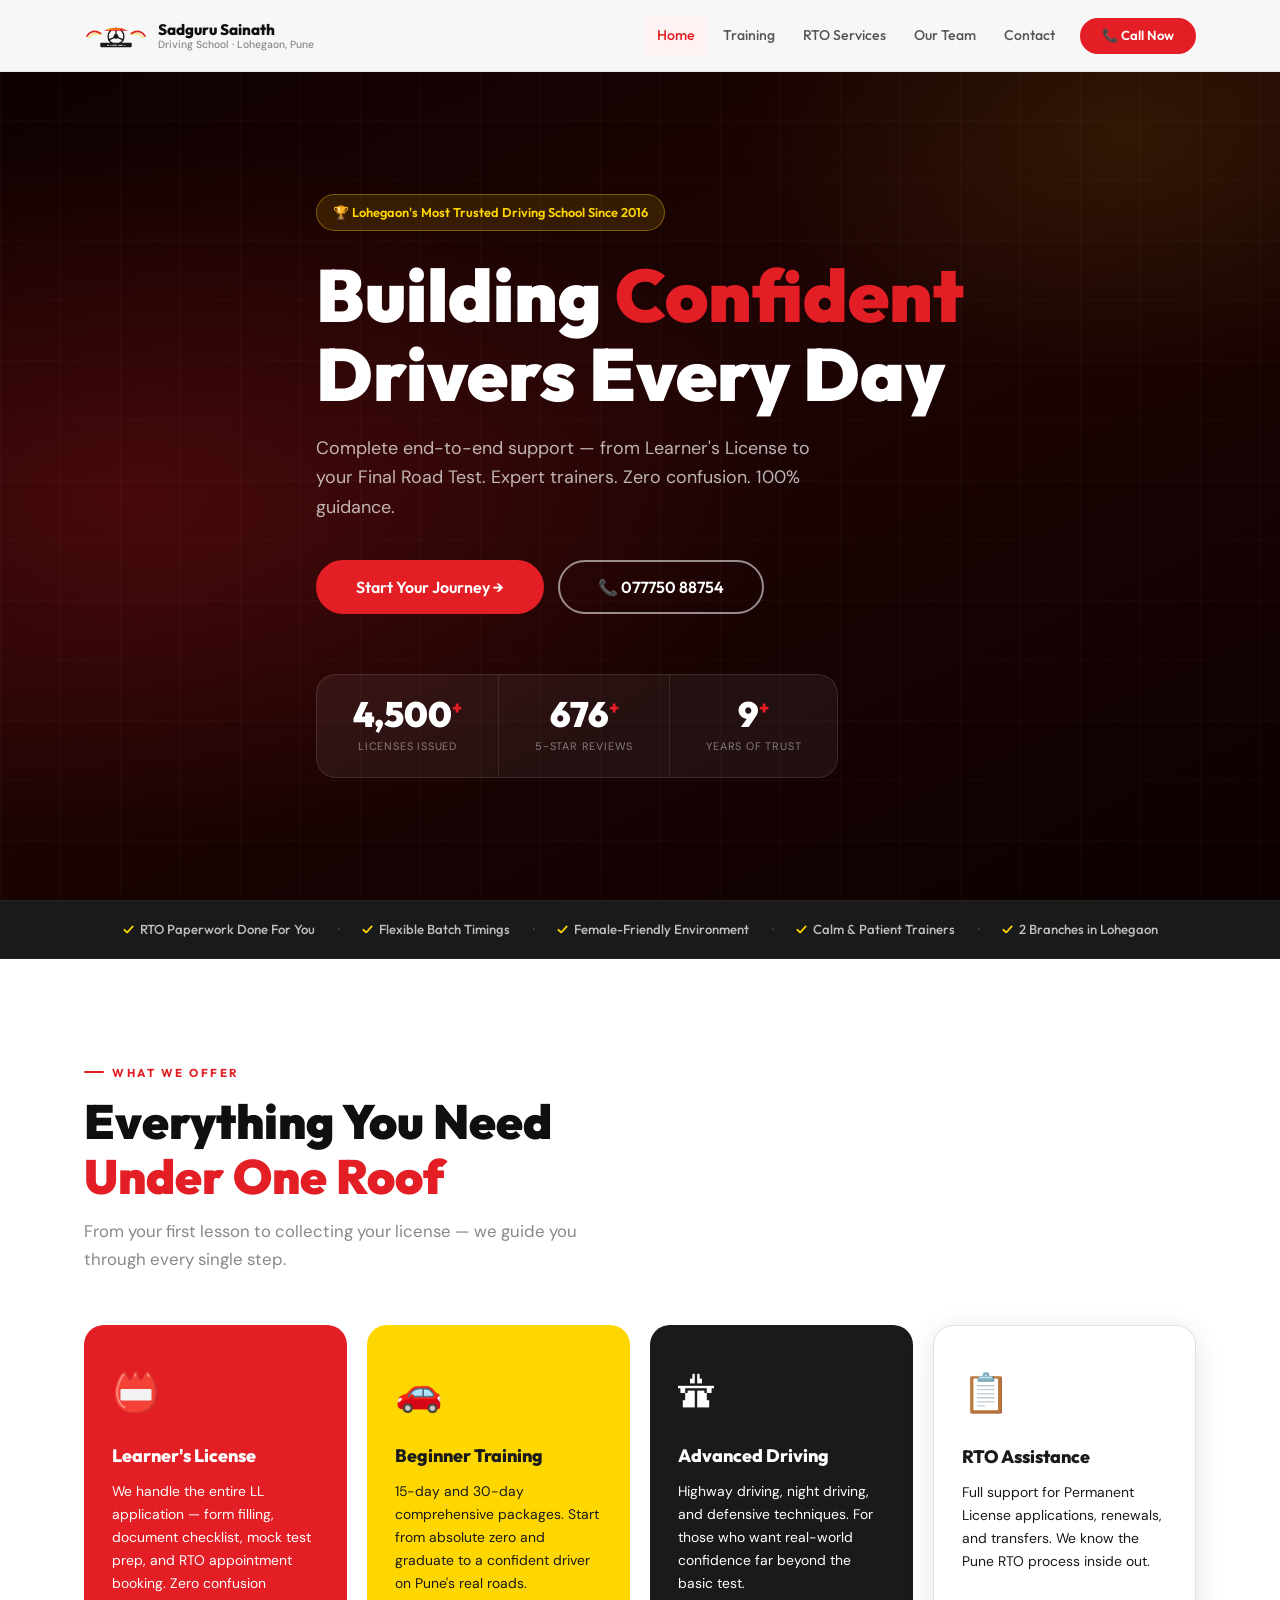
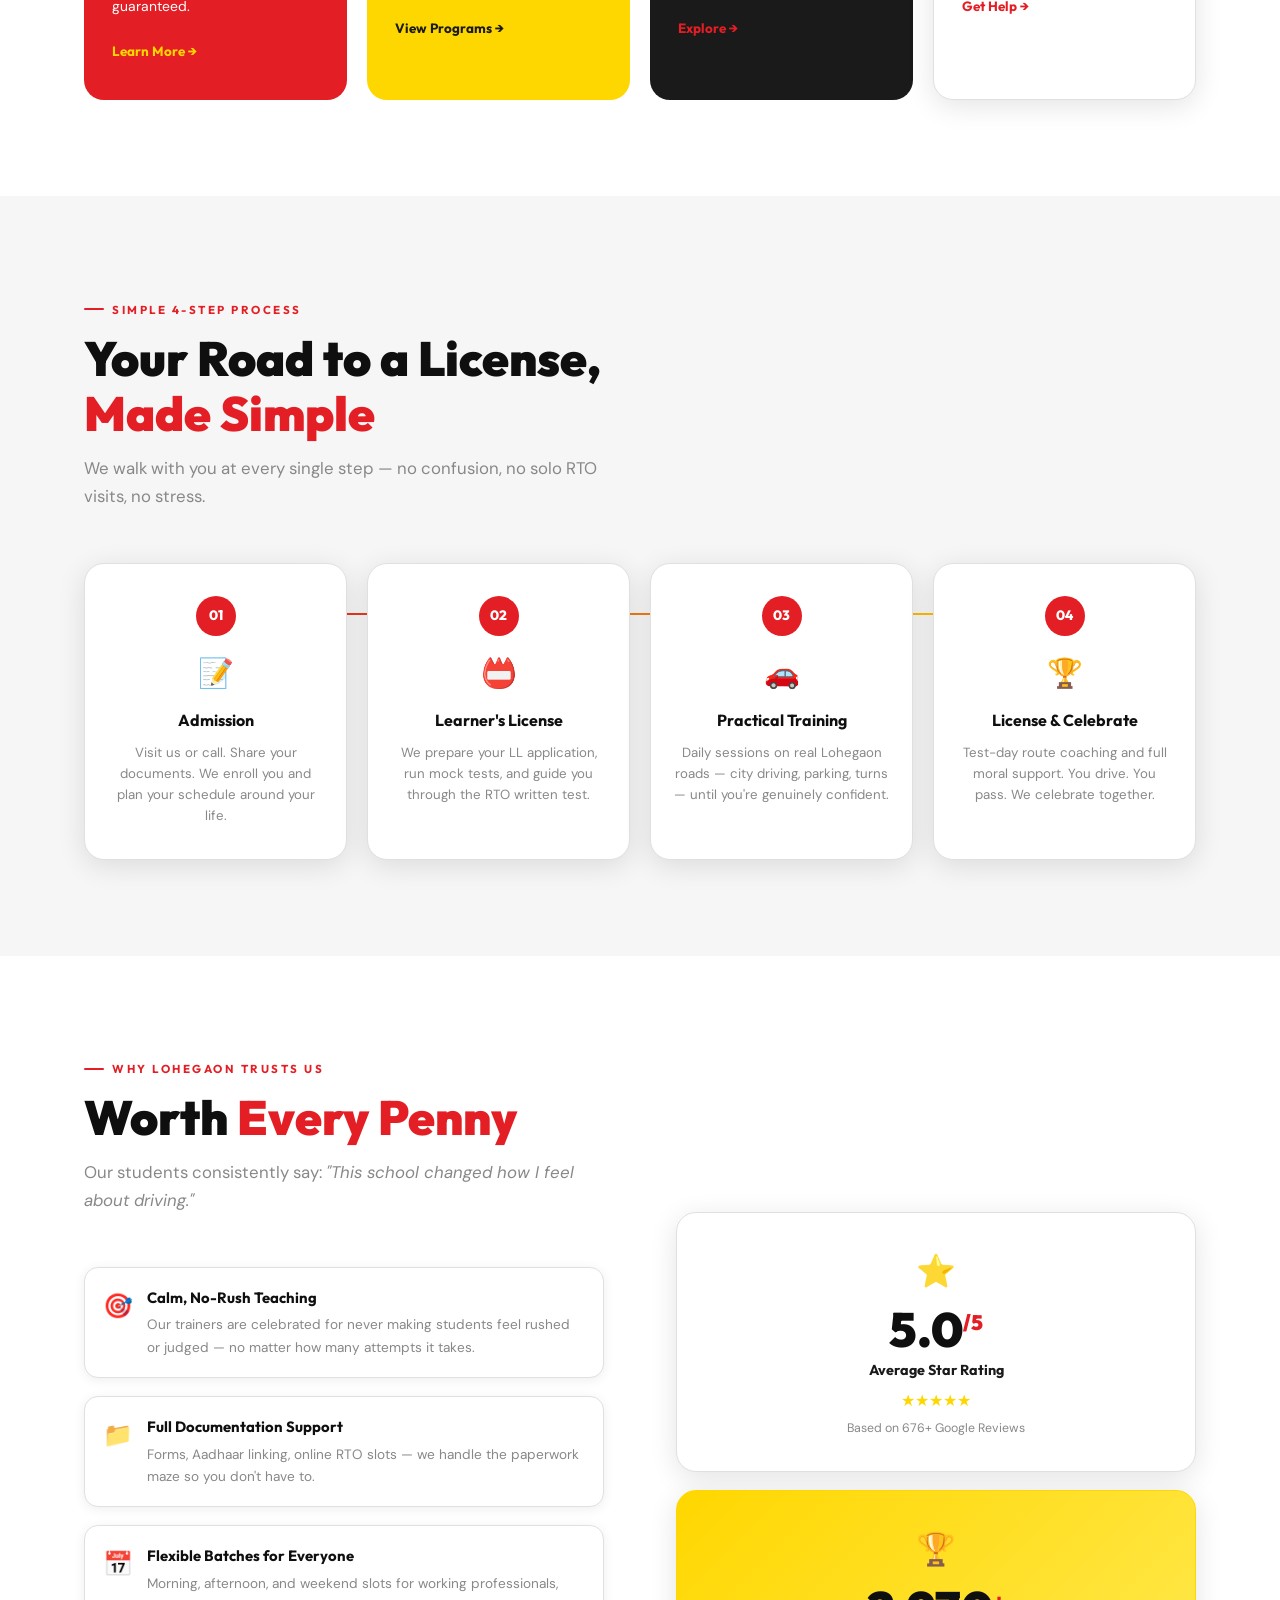
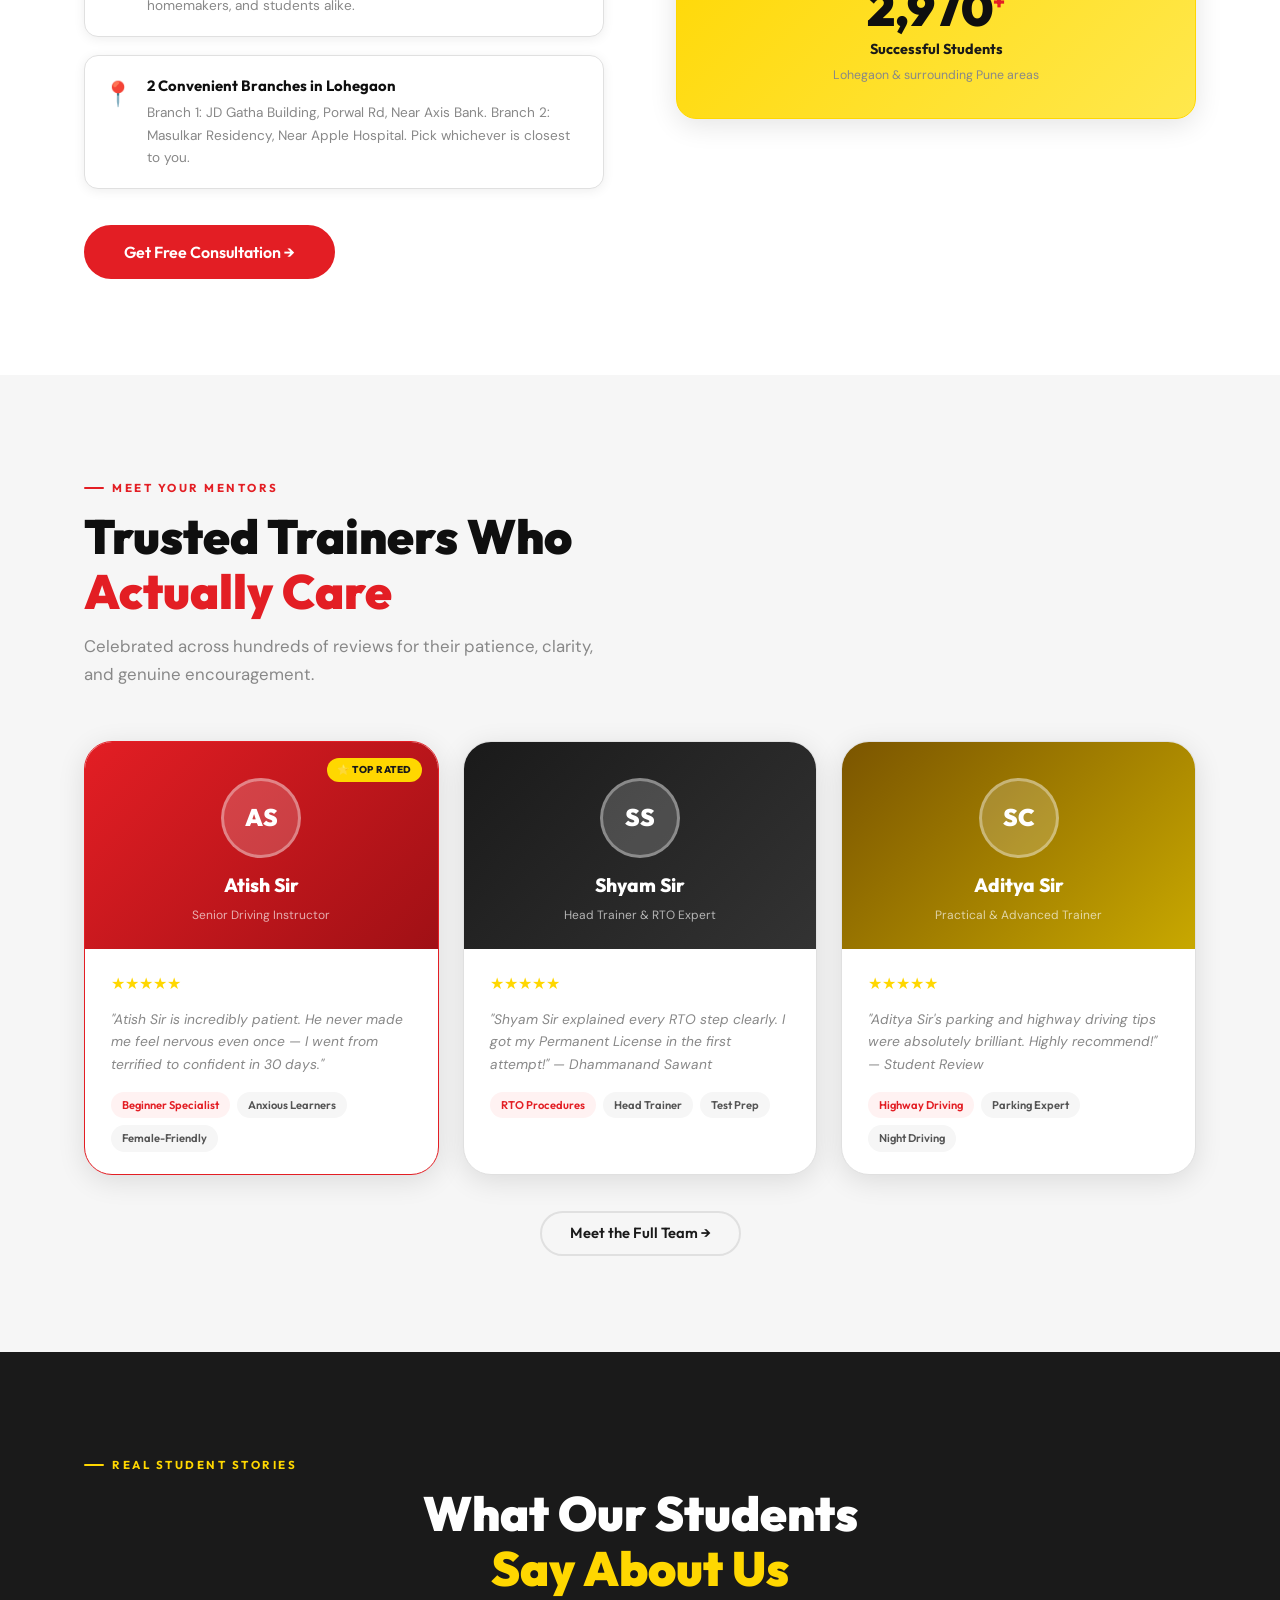
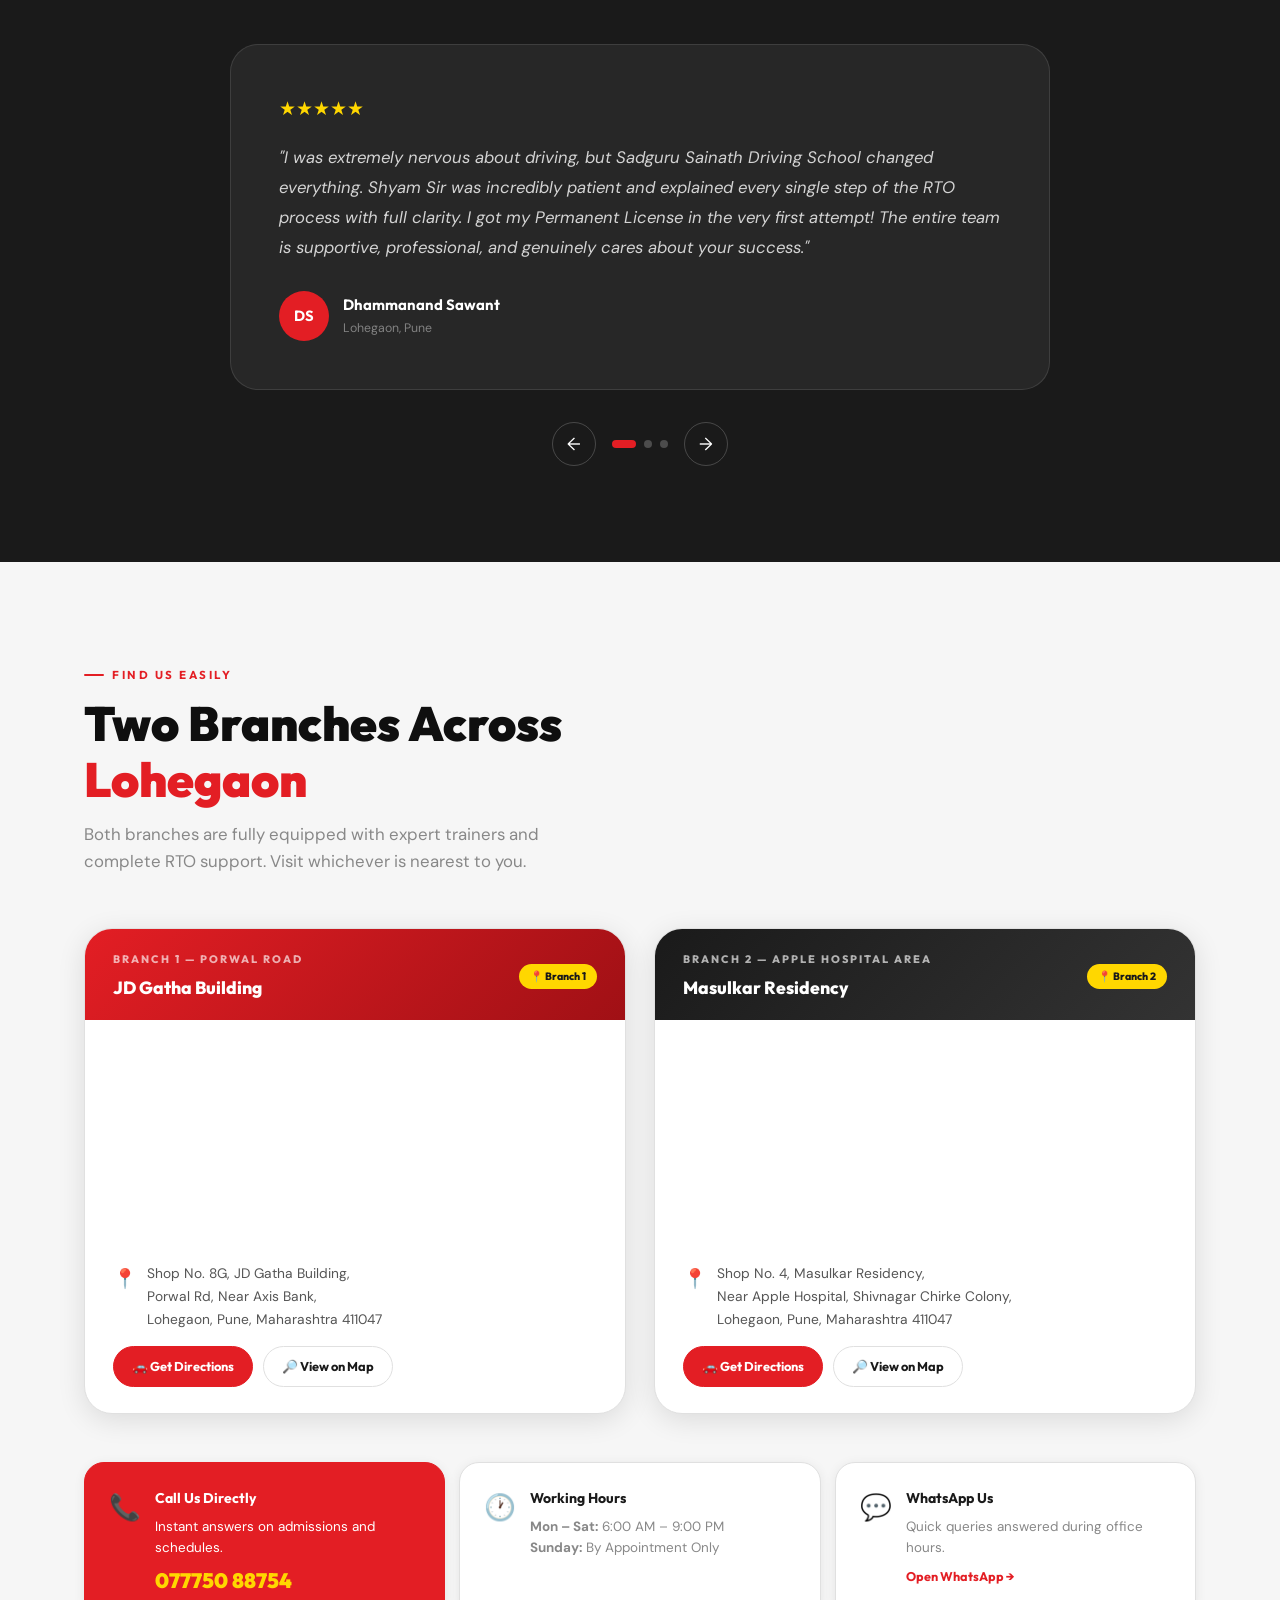
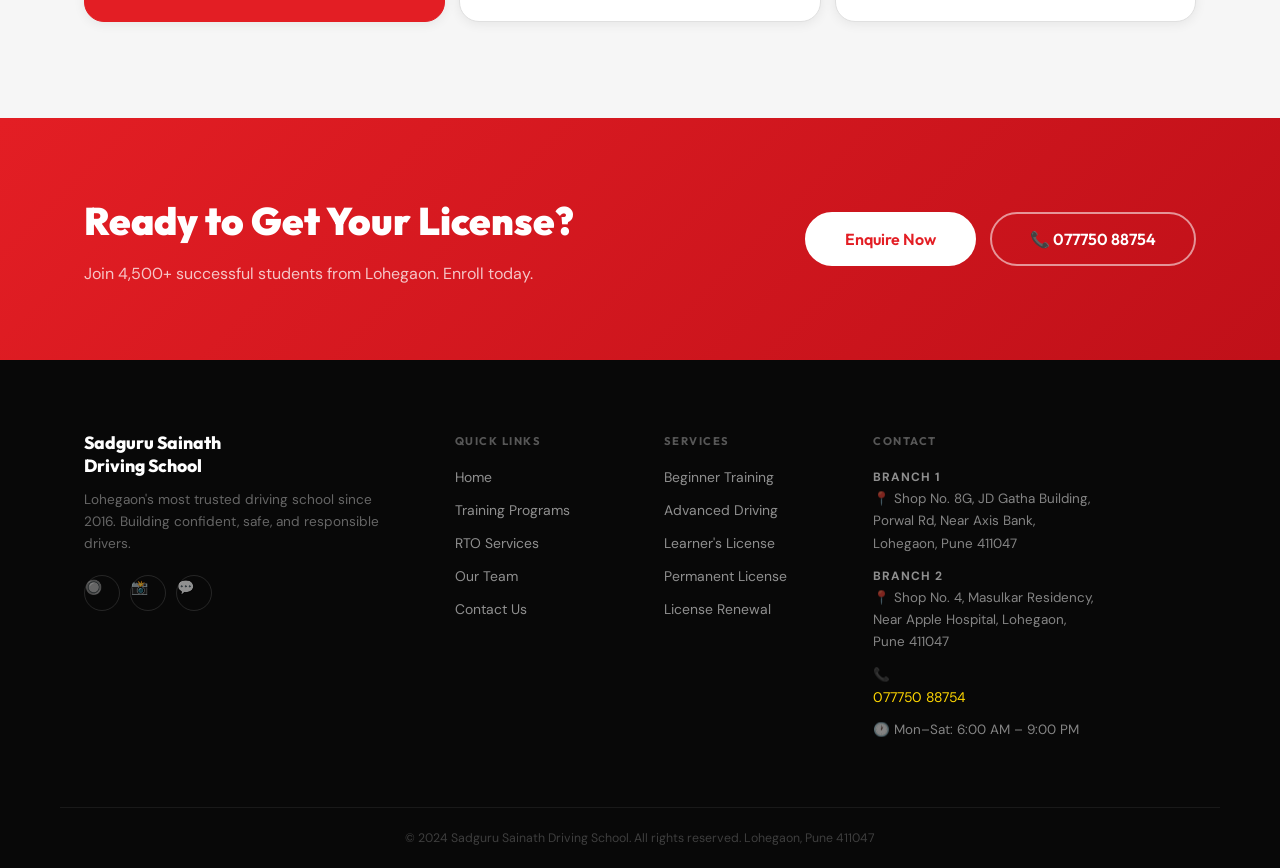
==== index.html @ 52ba03d7 "Add files via upload" ====
<!DOCTYPE html>
<html lang="en">
<head>
  <meta charset="UTF-8" />
  <meta name="viewport" content="width=device-width, initial-scale=1.0" />
  <title>Sadguru Sainath Driving School | Lohegaon Pune | Near Apple Hospital</title>
  <meta name="description" content="Lohegaon's most trusted driving school. Expert trainers, complete RTO support, Learner's License assistance. Near Apple Hospital, Lohegaon Pune 411047. Call 077750 88754." />
  <meta name="keywords" content="driving school Lohegaon, driving school near Apple Hospital, RTO assistance Pune, learner license Lohegaon, Sainath driving school Pune" />
  <link rel="preconnect" href="https://fonts.googleapis.com" />
  <link rel="preconnect" href="https://fonts.gstatic.com" crossorigin />
  <link href="https://fonts.googleapis.com/css2?family=Outfit:wght@400;500;600;700;800;900&family=DM+Sans:wght@400;500;600&display=swap" rel="stylesheet" />
  <link rel="stylesheet" href="style.css" />
</head>
<body>

<!-- ════ HEADER ════ -->
<header class="site-header" id="siteHeader">
  <div class="container header-inner">

    <a href="index.html" class="logo" aria-label="Sadguru Sainath Driving School - Home">
      <svg class="logo-svg" viewBox="0 0 220 90" xmlns="http://www.w3.org/2000/svg" aria-hidden="true">
        <path d="M10,45 Q30,18 57,36" stroke="#E31E24" stroke-width="5.5" fill="none" stroke-linecap="round"/>
        <path d="M16,52 Q34,26 57,41" stroke="#FFD700" stroke-width="3" fill="none" stroke-linecap="round"/>
        <path d="M210,45 Q190,18 163,36" stroke="#E31E24" stroke-width="5.5" fill="none" stroke-linecap="round"/>
        <path d="M204,52 Q186,26 163,41" stroke="#FFD700" stroke-width="3" fill="none" stroke-linecap="round"/>
        <circle cx="110" cy="46" r="27" fill="none" stroke="#1a1a1a" stroke-width="5"/>
        <circle cx="110" cy="46" r="8.5" fill="#1a1a1a"/>
        <line x1="110" y1="19" x2="110" y2="38" stroke="#1a1a1a" stroke-width="4.5" stroke-linecap="round"/>
        <line x1="85"  y1="58" x2="103" y2="50" stroke="#1a1a1a" stroke-width="4.5" stroke-linecap="round"/>
        <line x1="135" y1="58" x2="117" y2="50" stroke="#1a1a1a" stroke-width="4.5" stroke-linecap="round"/>
        <path d="M68,27 Q110,5 152,27" fill="#E31E24"/>
        <text x="110" y="23" text-anchor="middle" font-family="Outfit,sans-serif" font-size="7.5" fill="#FFD700" font-weight="800">LEARN TO FLY...!</text>
        <rect x="56" y="68" width="108" height="15" rx="3" fill="#1a1a1a"/>
        <text x="110" y="79" text-anchor="middle" font-family="Outfit,sans-serif" font-size="5.8" fill="#FFFFFF" font-weight="700" letter-spacing="0.5">NEW SHREE SAINATH</text>
      </svg>
      <div class="logo-text">
        <span class="logo-name">Sadguru Sainath</span>
        <span class="logo-sub">Driving School · Lohegaon, Pune</span>
      </div>
    </a>

    <nav class="main-nav" id="mainNav" aria-label="Main navigation">
      <a href="index.html"    class="nav-link active">Home</a>
      <a href="training.html" class="nav-link">Training</a>
      <a href="rto.html"      class="nav-link">RTO Services</a>
      <a href="team.html"     class="nav-link">Our Team</a>
      <a href="contact.html"  class="nav-link">Contact</a>
      <a href="tel:07775088754" class="btn btn-red btn-sm nav-cta">&#128222; Call Now</a>
    </nav>

    <button class="hamburger" id="hamburgerBtn" aria-label="Toggle navigation menu" aria-expanded="false">
      <span></span><span></span><span></span>
    </button>

  </div>
</header>


<!-- ════ HERO ════ -->
<section class="hero" aria-labelledby="heroTitle">
  <div class="hero-bg"></div>
  <div class="hero-grid"></div>
  <div class="container">
    <div class="hero-content">
      <div class="hero-badge">&#127942; Lohegaon's Most Trusted Driving School Since 2016</div>
      <h1 class="hero-title" id="heroTitle">
        Building <span class="accent">Confident</span><br>Drivers Every Day
      </h1>
      <p class="hero-desc">
        Complete end-to-end support — from Learner's License to your Final Road Test. Expert trainers. Zero confusion. 100% guidance.
      </p>
      <div class="hero-ctas">
        <a href="contact.html"   class="btn btn-red btn-lg">Start Your Journey &#8594;</a>
        <a href="tel:07775088754" class="btn btn-outline-white btn-lg">&#128222; 077750 88754</a>
      </div>
      <div class="hero-stats">
        <div class="stat-block">
          <div class="stat-num"><span data-count="4500">0</span><sup>+</sup></div>
          <div class="stat-lbl">Licenses Issued</div>
        </div>
        <div class="stat-block">
          <div class="stat-num"><span data-count="676">0</span><sup>+</sup></div>
          <div class="stat-lbl">5-Star Reviews</div>
        </div>
        <div class="stat-block">
          <div class="stat-num"><span data-count="9">0</span><sup>+</sup></div>
          <div class="stat-lbl">Years of Trust</div>
        </div>
      </div>
    </div>
  </div>
</section>


<!-- ════ TRUST BAR ════ -->
<div class="trust-bar" role="complementary" aria-label="Trust highlights">
  <div class="container trust-bar-inner">
    <div class="trust-item">RTO Paperwork Done For You</div>
    <div class="trust-sep" aria-hidden="true">&#183;</div>
    <div class="trust-item">Flexible Batch Timings</div>
    <div class="trust-sep" aria-hidden="true">&#183;</div>
    <div class="trust-item">Female-Friendly Environment</div>
    <div class="trust-sep" aria-hidden="true">&#183;</div>
    <div class="trust-item">Calm &amp; Patient Trainers</div>
    <div class="trust-sep" aria-hidden="true">&#183;</div>
    <div class="trust-item">2 Branches in Lohegaon</div>
  </div>
</div>


<!-- ════ SERVICES ════ -->
<section class="section" id="services">
  <div class="container">
    <div class="section-label">What We Offer</div>
    <h2 class="section-heading">Everything You Need<br><em>Under One Roof</em></h2>
    <p class="section-sub">From your first lesson to collecting your license — we guide you through every single step.</p>
    <div class="services-grid">
      <div class="service-card card-red reveal">
        <div class="card-icon">&#128219;</div>
        <h3>Learner's License</h3>
        <p>We handle the entire LL application — form filling, document checklist, mock test prep, and RTO appointment booking. Zero confusion guaranteed.</p>
        <a href="rto.html" class="card-link">Learn More &#8594;</a>
      </div>
      <div class="service-card card-gold reveal">
        <div class="card-icon">&#128663;</div>
        <h3>Beginner Training</h3>
        <p>15-day and 30-day comprehensive packages. Start from absolute zero and graduate to a confident driver on Pune's real roads.</p>
        <a href="training.html" class="card-link">View Programs &#8594;</a>
      </div>
      <div class="service-card card-dark reveal">
        <div class="card-icon">&#128739;</div>
        <h3>Advanced Driving</h3>
        <p>Highway driving, night driving, and defensive techniques. For those who want real-world confidence far beyond the basic test.</p>
        <a href="training.html" class="card-link">Explore &#8594;</a>
      </div>
      <div class="service-card card-white reveal">
        <div class="card-icon">&#128203;</div>
        <h3>RTO Assistance</h3>
        <p>Full support for Permanent License applications, renewals, and transfers. We know the Pune RTO process inside out.</p>
        <a href="rto.html" class="card-link">Get Help &#8594;</a>
      </div>
    </div>
  </div>
</section>


<!-- ════ PROCESS STEPS ════ -->
<section class="section section--gray">
  <div class="container">
    <div class="section-label">Simple 4-Step Process</div>
    <h2 class="section-heading">Your Road to a License,<br><em>Made Simple</em></h2>
    <p class="section-sub">We walk with you at every single step — no confusion, no solo RTO visits, no stress.</p>
    <div class="process-grid">
      <div class="process-step reveal">
        <div class="step-number">01</div>
        <div class="step-icon">&#128221;</div>
        <h3>Admission</h3>
        <p>Visit us or call. Share your documents. We enroll you and plan your schedule around your life.</p>
      </div>
      <div class="process-step reveal">
        <div class="step-number">02</div>
        <div class="step-icon">&#128219;</div>
        <h3>Learner's License</h3>
        <p>We prepare your LL application, run mock tests, and guide you through the RTO written test.</p>
      </div>
      <div class="process-step reveal">
        <div class="step-number">03</div>
        <div class="step-icon">&#128663;</div>
        <h3>Practical Training</h3>
        <p>Daily sessions on real Lohegaon roads — city driving, parking, turns — until you're genuinely confident.</p>
      </div>
      <div class="process-step reveal">
        <div class="step-number">04</div>
        <div class="step-icon">&#127942;</div>
        <h3>License &amp; Celebrate</h3>
        <p>Test-day route coaching and full moral support. You drive. You pass. We celebrate together.</p>
      </div>
    </div>
  </div>
</section>


<!-- ════ WHY US ════ -->
<section class="section">
  <div class="container why-grid">
    <div>
      <div class="section-label">Why Lohegaon Trusts Us</div>
      <h2 class="section-heading">Worth <em>Every Penny</em></h2>
      <p class="section-sub">Our students consistently say: <em>"This school changed how I feel about driving."</em></p>
      <div class="why-points">
        <div class="why-point reveal">
          <div class="why-point-icon">&#127919;</div>
          <div>
            <strong>Calm, No-Rush Teaching</strong>
            <p>Our trainers are celebrated for never making students feel rushed or judged — no matter how many attempts it takes.</p>
          </div>
        </div>
        <div class="why-point reveal">
          <div class="why-point-icon">&#128193;</div>
          <div>
            <strong>Full Documentation Support</strong>
            <p>Forms, Aadhaar linking, online RTO slots — we handle the paperwork maze so you don't have to.</p>
          </div>
        </div>
        <div class="why-point reveal">
          <div class="why-point-icon">&#128197;</div>
          <div>
            <strong>Flexible Batches for Everyone</strong>
            <p>Morning, afternoon, and weekend slots for working professionals, homemakers, and students alike.</p>
          </div>
        </div>
        <div class="why-point reveal">
          <div class="why-point-icon">&#128205;</div>
          <div>
            <strong>2 Convenient Branches in Lohegaon</strong>
            <p>Branch 1: JD Gatha Building, Porwal Rd, Near Axis Bank. Branch 2: Masulkar Residency, Near Apple Hospital. Pick whichever is closest to you.</p>
          </div>
        </div>
      </div>
      <a href="contact.html" class="btn btn-red btn-lg">Get Free Consultation &#8594;</a>
    </div>
    <div class="badge-stack">
      <div class="badge-card reveal">
        <div class="badge-icon">&#11088;</div>
        <div class="badge-num">5.0<sup>/5</sup></div>
        <div class="badge-label">Average Star Rating</div>
        <div class="badge-stars">&#9733;&#9733;&#9733;&#9733;&#9733;</div>
        <div class="badge-sub">Based on 676+ Google Reviews</div>
      </div>
      <div class="badge-card gold-card reveal">
        <div class="badge-icon">&#127942;</div>
        <div class="badge-num"><span data-count="4500">0</span><sup>+</sup></div>
        <div class="badge-label">Successful Students</div>
        <div class="badge-sub">Lohegaon &amp; surrounding Pune areas</div>
      </div>
    </div>
  </div>
</section>


<!-- ════ TRAINERS ════ -->
<section class="section section--gray">
  <div class="container">
    <div class="section-label">Meet Your Mentors</div>
    <h2 class="section-heading">Trusted Trainers Who<br><em>Actually Care</em></h2>
    <p class="section-sub">Celebrated across hundreds of reviews for their patience, clarity, and genuine encouragement.</p>
    <div class="trainers-grid">

      <div class="trainer-card featured reveal">
        <div class="trainer-ribbon">&#11088; Top Rated</div>
        <div class="trainer-top trainer-top-a">
          <div class="trainer-avatar">AS</div>
          <div class="trainer-name">Atish Sir</div>
          <div class="trainer-role">Senior Driving Instructor</div>
        </div>
        <div class="trainer-body">
          <div class="trainer-stars">&#9733;&#9733;&#9733;&#9733;&#9733;</div>
          <p class="trainer-quote">"Atish Sir is incredibly patient. He never made me feel nervous even once — I went from terrified to confident in 30 days."</p>
          <div class="trainer-tags">
            <span class="tag tag-red">Beginner Specialist</span>
            <span class="tag">Anxious Learners</span>
            <span class="tag">Female-Friendly</span>
          </div>
        </div>
      </div>

      <div class="trainer-card reveal">
        <div class="trainer-top trainer-top-b">
          <div class="trainer-avatar">SS</div>
          <div class="trainer-name">Shyam Sir</div>
          <div class="trainer-role">Head Trainer &amp; RTO Expert</div>
        </div>
        <div class="trainer-body">
          <div class="trainer-stars">&#9733;&#9733;&#9733;&#9733;&#9733;</div>
          <p class="trainer-quote">"Shyam Sir explained every RTO step clearly. I got my Permanent License in the first attempt!" — Dhammanand Sawant</p>
          <div class="trainer-tags">
            <span class="tag tag-red">RTO Procedures</span>
            <span class="tag">Head Trainer</span>
            <span class="tag">Test Prep</span>
          </div>
        </div>
      </div>

      <div class="trainer-card reveal">
        <div class="trainer-top trainer-top-c">
          <div class="trainer-avatar">SC</div>
          <div class="trainer-name">Aditya Sir</div>
          <div class="trainer-role">Practical &amp; Advanced Trainer</div>
        </div>
        <div class="trainer-body">
          <div class="trainer-stars">&#9733;&#9733;&#9733;&#9733;&#9733;</div>
          <p class="trainer-quote">"Aditya Sir's parking and highway driving tips were absolutely brilliant. Highly recommend!" — Student Review</p>
          <div class="trainer-tags">
            <span class="tag tag-red">Highway Driving</span>
            <span class="tag">Parking Expert</span>
            <span class="tag">Night Driving</span>
          </div>
        </div>
      </div>

    </div>
    <div style="text-align:center;margin-top:36px;">
      <a href="team.html" class="btn btn-outline-dark btn-md">Meet the Full Team &#8594;</a>
    </div>
  </div>
</section>


<!-- ════ TESTIMONIALS ════ -->
<section class="section section--dark" aria-label="Student testimonials">
  <div class="container">
    <div class="section-label">Real Student Stories</div>
    <h2 class="section-heading" style="text-align:center;margin-bottom:48px;">What Our Students<br><em>Say About Us</em></h2>
    <div class="testimonial-slider">
      <div class="testimonial-slide active">
        <div class="testimonial-card">
          <div class="t-stars">&#9733;&#9733;&#9733;&#9733;&#9733;</div>
          <p class="t-text">"I was extremely nervous about driving, but Sadguru Sainath Driving School changed everything. Shyam Sir was incredibly patient and explained every single step of the RTO process with full clarity. I got my Permanent License in the very first attempt! The entire team is supportive, professional, and genuinely cares about your success."</p>
          <div class="t-author">
            <div class="t-avatar">DS</div>
            <div>
              <div class="t-name">Dhammanand Sawant</div>
              <div class="t-loc">Lohegaon, Pune</div>
            </div>
          </div>
        </div>
      </div>
      <div class="testimonial-slide">
        <div class="testimonial-card">
          <div class="t-stars">&#9733;&#9733;&#9733;&#9733;&#9733;</div>
          <p class="t-text">"As a woman learning to drive for the first time, I was very scared. But this school made me feel completely safe and confident. Atish Sir was always calm and never rushed me. The school is very well-organised, the timing is flexible, and the RTO paperwork support saved me so much stress."</p>
          <div class="t-author">
            <div class="t-avatar">MW</div>
            <div>
              <div class="t-name">Manjushree Waghmare</div>
              <div class="t-loc">Lohegaon, Pune</div>
            </div>
          </div>
        </div>
      </div>
      <div class="testimonial-slide">
        <div class="testimonial-card">
          <div class="t-stars">&#9733;&#9733;&#9733;&#9733;&#9733;</div>
          <p class="t-text">"Best driving school in Lohegaon, hands down. Aditya Sir taught me parking and highway driving with brilliant clarity. I went from zero experience to confidently driving on the Pune-Nagar highway within 30 days. The complete RTO support is a massive bonus — no other school comes close."</p>
          <div class="t-author">
            <div class="t-avatar">RP</div>
            <div>
              <div class="t-name">Rahul Patil</div>
              <div class="t-loc">Near Apple Hospital Area</div>
            </div>
          </div>
        </div>
      </div>
    </div>
    <div class="slider-controls">
      <button class="slider-btn" id="prevSlide" aria-label="Previous testimonial">&#8592;</button>
      <div class="slider-dots" id="sliderDots"></div>
      <button class="slider-btn" id="nextSlide" aria-label="Next testimonial">&#8594;</button>
    </div>
  </div>
</section>


<!-- ════ LOCATION — TWO BRANCHES ════ -->
<section class="section section--gray">
  <div class="container">
    <div class="section-label">Find Us Easily</div>
    <h2 class="section-heading">Two Branches Across<br><em>Lohegaon</em></h2>
    <p class="section-sub">Both branches are fully equipped with expert trainers and complete RTO support. Visit whichever is nearest to you.</p>

    <div class="branches-grid">

      <!-- BRANCH 1 -->
      <div class="branch-card reveal">
        <div class="branch-header branch-header-a">
          <div>
            <div class="branch-label">Branch 1 &mdash; Porwal Road</div>
            <div class="branch-name">JD Gatha Building</div>
          </div>
          <span class="branch-badge">&#128205; Branch 1</span>
        </div>
        <iframe
          class="branch-map"
          src="https://www.google.com/maps/embed?pb=!1m18!1m12!1m3!1d3781.0!2d73.9282!3d18.5915!2m3!1f0!2f0!3f0!3m2!1i1024!2i768!4f13.1!3m3!1m2!1s0x0%3A0x0!2zMTjCsDM1JzI5LjQiTiA3M8KwNTUnNDEuNSJF!5e0!3m2!1sen!2sin!4v1700000000001!5m2!1sen!2sin"
          allowfullscreen=""
          loading="lazy"
          referrerpolicy="no-referrer-when-downgrade"
          title="Sadguru Sainath Driving School Branch 1 - JD Gatha Building, Porwal Road">
        </iframe>
        <div class="branch-body">
          <div class="branch-address">
            <div class="branch-address-icon">&#128205;</div>
            <p>Shop No. 8G, JD Gatha Building,<br>Porwal Rd, Near Axis Bank,<br>Lohegaon, Pune, Maharashtra 411047</p>
          </div>
          <div class="branch-btns">
            <a href="https://www.google.com/maps/dir/?api=1&destination=Shop+8G+JD+Gatha+Building+Porwal+Road+Lohegaon+Pune+411047"
               target="_blank" rel="noopener noreferrer" class="branch-btn primary">
              &#128663; Get Directions
            </a>
            <a href="https://maps.google.com/?q=Shop+8G+JD+Gatha+Building+Porwal+Road+near+Axis+Bank+Lohegaon+Pune+411047"
               target="_blank" rel="noopener noreferrer" class="branch-btn">
              &#128270; View on Map
            </a>
          </div>
        </div>
      </div>

      <!-- BRANCH 2 -->
      <div class="branch-card reveal">
        <div class="branch-header branch-header-b">
          <div>
            <div class="branch-label">Branch 2 &mdash; Apple Hospital Area</div>
            <div class="branch-name">Masulkar Residency</div>
          </div>
          <span class="branch-badge">&#128205; Branch 2</span>
        </div>
        <iframe
          class="branch-map"
          src="https://www.google.com/maps/embed?pb=!1m18!1m12!1m3!1d3781.134520967887!2d73.93040557503315!3d18.591086982523073!2m3!1f0!2f0!3f0!3m2!1i1024!2i768!4f13.1!3m3!1m2!1s0x3bc2c1498a329619%3A0x4fcbe02a7eb13c21!2sNew%20Shree%20Sainath%20Driving%20School!5e0!3m2!1sen!2sin!4v1700000000002!5m2!1sen!2sin"
          allowfullscreen=""
          loading="lazy"
          referrerpolicy="no-referrer-when-downgrade"
          title="Sadguru Sainath Driving School Branch 2 - Masulkar Residency, near Apple Hospital">
        </iframe>
        <div class="branch-body">
          <div class="branch-address">
            <div class="branch-address-icon">&#128205;</div>
            <p>Shop No. 4, Masulkar Residency,<br>Near Apple Hospital, Shivnagar Chirke Colony,<br>Lohegaon, Pune, Maharashtra 411047</p>
          </div>
          <div class="branch-btns">
            <a href="https://www.google.com/maps/dir/?api=1&destination=Shop+4+Masulkar+Residency+near+Apple+Hospital+Shivnagar+Chirke+Colony+Lohegaon+Pune+411047"
               target="_blank" rel="noopener noreferrer" class="branch-btn primary">
              &#128663; Get Directions
            </a>
            <a href="https://maps.google.com/?q=Masulkar+Residency+near+Apple+Hospital+Shivnagar+Chirke+Colony+Lohegaon+Pune+411047"
               target="_blank" rel="noopener noreferrer" class="branch-btn">
              &#128270; View on Map
            </a>
          </div>
        </div>
      </div>

    </div><!-- end branches-grid -->

    <!-- QUICK INFO STRIP -->
    <div class="info-cards" style="display:grid;grid-template-columns:repeat(3,1fr);gap:14px;">
      <div class="info-card red-card reveal">
        <div class="info-icon">&#128222;</div>
        <div>
          <h4>Call Us Directly</h4>
          <p>Instant answers on admissions and schedules.</p>
          <a href="tel:07775088754" class="ic-phone">077750 88754</a>
        </div>
      </div>
      <div class="info-card reveal">
        <div class="info-icon">&#128336;</div>
        <div>
          <h4>Working Hours</h4>
          <p><strong>Mon &ndash; Sat:</strong> 6:00 AM &ndash; 9:00 PM<br><strong>Sunday:</strong> By Appointment Only</p>
        </div>
      </div>
      <div class="info-card reveal">
        <div class="info-icon">&#128172;</div>
        <div>
          <h4>WhatsApp Us</h4>
          <p>Quick queries answered during office hours.</p>
          <a href="https://wa.me/917775088754?text=Hi%20Sadguru%20Sainath%20Driving%20School%2C%20I%20want%20to%20enquire%20about%20classes." target="_blank" rel="noopener noreferrer" class="ic-link">Open WhatsApp &#8594;</a>
        </div>
      </div>
    </div>

  </div>
</section>


<!-- ════ CTA ════ -->
<section class="cta-strip" aria-label="Call to action">
  <div class="container cta-strip-inner">
    <div>
      <h2>Ready to Get Your License?</h2>
      <p>Join 4,500+ successful students from Lohegaon. Enroll today.</p>
    </div>
    <div class="cta-btns">
      <a href="contact.html"    class="btn btn-white btn-lg">Enquire Now</a>
      <a href="tel:07775088754" class="btn btn-outline-white btn-lg">&#128222; 077750 88754</a>
    </div>
  </div>
</section>


<!-- ════ FOOTER ════ -->
<footer class="site-footer" aria-label="Site footer">
  <div class="container footer-grid">
    <div class="footer-brand footer-col">
      <div class="footer-brand-name">Sadguru Sainath<br>Driving School</div>
      <p>Lohegaon's most trusted driving school since 2016. Building confident, safe, and responsible drivers.</p>
      <div class="footer-socials">
        <a href="#" aria-label="Facebook">&#128280;</a>
        <a href="#" aria-label="Instagram">&#128248;</a>
        <a href="https://wa.me/917775088754" aria-label="WhatsApp" target="_blank" rel="noopener noreferrer">&#128172;</a>
      </div>
    </div>
    <div class="footer-col">
      <h4>Quick Links</h4>
      <a href="index.html">Home</a>
      <a href="training.html">Training Programs</a>
      <a href="rto.html">RTO Services</a>
      <a href="team.html">Our Team</a>
      <a href="contact.html">Contact Us</a>
    </div>
    <div class="footer-col">
      <h4>Services</h4>
      <a href="training.html">Beginner Training</a>
      <a href="training.html">Advanced Driving</a>
      <a href="rto.html">Learner's License</a>
      <a href="rto.html">Permanent License</a>
      <a href="rto.html">License Renewal</a>
    </div>
    <div class="footer-col footer-contact">
      <h4>Contact</h4>
      <p><strong style="color:rgba(255,255,255,0.55);font-size:0.75rem;letter-spacing:1px;text-transform:uppercase;">Branch 1</strong><br>&#128205; Shop No. 8G, JD Gatha Building,<br>Porwal Rd, Near Axis Bank,<br>Lohegaon, Pune 411047</p>
      <p><strong style="color:rgba(255,255,255,0.55);font-size:0.75rem;letter-spacing:1px;text-transform:uppercase;">Branch 2</strong><br>&#128205; Shop No. 4, Masulkar Residency,<br>Near Apple Hospital, Lohegaon,<br>Pune 411047</p>
      <p>&#128222; <a href="tel:07775088754">077750 88754</a></p>
      <p>&#128336; Mon&ndash;Sat: 6:00 AM &ndash; 9:00 PM</p>
    </div>
  </div>
  <div class="footer-bottom">
    <div class="container">
      <p>&copy; 2024 Sadguru Sainath Driving School. All rights reserved. Lohegaon, Pune 411047</p>
    </div>
  </div>
</footer>

<a href="tel:07775088754" class="sticky-call" aria-label="Call us now">&#128222; Call Now &mdash; 077750 88754</a>

<script src="script.js"></script>
</body>
</html>
---- style.css ----
/* ============================================================
   NEW SHREE SAINATH DRIVING SCHOOL — style.css
   Clean build for GitHub Pages deployment
   ============================================================ */

/* --- FONTS loaded per HTML file --- */

/* --- CSS VARIABLES --- */
:root {
  --red:       #E31E24;
  --red-dark:  #C01019;
  --red-soft:  #fff2f2;
  --gold:      #FFD700;
  --gold-dark: #C8A800;
  --black:     #0f0f0f;
  --dark:      #1a1a1a;
  --mid:       #555555;
  --muted:     #888888;
  --border:    #e0e0e0;
  --light:     #f6f6f6;
  --white:     #ffffff;

  --font-head: 'Outfit', sans-serif;
  --font-body: 'DM Sans', sans-serif;

  --radius-sm: 8px;
  --radius-md: 14px;
  --radius-lg: 20px;
  --radius-xl: 28px;

  --shadow-sm: 0 2px 12px rgba(0,0,0,0.07);
  --shadow-md: 0 6px 28px rgba(0,0,0,0.11);
  --shadow-lg: 0 16px 56px rgba(0,0,0,0.15);
  --shadow-red: 0 8px 28px rgba(227,30,36,0.30);

  --ease: cubic-bezier(0.22, 1, 0.36, 1);
}

/* --- RESET --- */
*, *::before, *::after {
  box-sizing: border-box;
  margin: 0;
  padding: 0;
}
html {
  scroll-behavior: smooth;
  font-size: 16px;
}
body {
  font-family: var(--font-body);
  color: var(--mid);
  background: var(--white);
  line-height: 1.65;
  overflow-x: hidden;
  -webkit-font-smoothing: antialiased;
}
img { display: block; max-width: 100%; }
a { text-decoration: none; color: inherit; }
button { cursor: pointer; font-family: inherit; border: none; background: none; }
ul { list-style: none; }

/* --- LAYOUT --- */
.container {
  max-width: 1160px;
  margin: 0 auto;
  padding: 0 24px;
}

.section {
  padding: 96px 0;
}
.section--gray { background: var(--light); }
.section--dark { background: var(--dark); }
.section--darkest { background: #080808; }

/* --- SECTION LABELS --- */
.section-label {
  display: inline-flex;
  align-items: center;
  gap: 8px;
  font-family: var(--font-head);
  font-size: 0.72rem;
  font-weight: 700;
  letter-spacing: 2.5px;
  text-transform: uppercase;
  color: var(--red);
  margin-bottom: 12px;
}
.section-label::before {
  content: '';
  display: inline-block;
  width: 20px;
  height: 2px;
  background: var(--red);
  border-radius: 2px;
}
.section--dark .section-label,
.section--darkest .section-label {
  color: var(--gold);
}
.section--dark .section-label::before,
.section--darkest .section-label::before {
  background: var(--gold);
}

.section-heading {
  font-family: var(--font-head);
  font-size: clamp(1.9rem, 3.8vw, 3rem);
  font-weight: 900;
  color: var(--black);
  line-height: 1.15;
  margin-bottom: 14px;
}
.section-heading em {
  color: var(--red);
  font-style: normal;
}
.section--dark .section-heading,
.section--darkest .section-heading {
  color: var(--white);
}
.section--dark .section-heading em,
.section--darkest .section-heading em {
  color: var(--gold);
}

.section-sub {
  font-size: 1.05rem;
  color: var(--muted);
  max-width: 520px;
  margin-bottom: 52px;
}
.section--dark .section-sub,
.section--darkest .section-sub {
  color: rgba(255,255,255,0.50);
}

/* --- BUTTONS --- */
.btn {
  display: inline-flex;
  align-items: center;
  justify-content: center;
  gap: 8px;
  font-family: var(--font-head);
  font-weight: 600;
  border-radius: 50px;
  border: 2px solid transparent;
  transition: all 0.28s var(--ease);
  white-space: nowrap;
  line-height: 1;
  cursor: pointer;
}
.btn-lg  { padding: 17px 38px; font-size: 1rem; }
.btn-md  { padding: 13px 28px; font-size: 0.92rem; }
.btn-sm  { padding: 9px 20px;  font-size: 0.82rem; }

.btn-red {
  background: var(--red);
  color: var(--white);
  border-color: var(--red);
}
.btn-red:hover {
  background: var(--red-dark);
  border-color: var(--red-dark);
  transform: translateY(-2px);
  box-shadow: var(--shadow-red);
}

.btn-outline-white {
  background: transparent;
  color: var(--white);
  border-color: rgba(255,255,255,0.55);
}
.btn-outline-white:hover {
  background: rgba(255,255,255,0.12);
  border-color: var(--white);
}

.btn-outline-dark {
  background: transparent;
  color: var(--dark);
  border-color: var(--border);
}
.btn-outline-dark:hover {
  border-color: var(--red);
  color: var(--red);
}

.btn-white {
  background: var(--white);
  color: var(--red);
  border-color: var(--white);
}
.btn-white:hover {
  background: var(--light);
  box-shadow: var(--shadow-md);
  transform: translateY(-2px);
}

.btn-gold {
  background: var(--gold);
  color: var(--dark);
  border-color: var(--gold);
}
.btn-gold:hover {
  background: var(--gold-dark);
  border-color: var(--gold-dark);
  transform: translateY(-2px);
}

/* ============================================================
   HEADER
   ============================================================ */
.site-header {
  position: fixed;
  top: 0; left: 0; right: 0;
  z-index: 999;
  height: 72px;
  background: rgba(255,255,255,0.97);
  backdrop-filter: blur(14px);
  -webkit-backdrop-filter: blur(14px);
  border-bottom: 1px solid rgba(0,0,0,0.07);
  transition: box-shadow 0.3s ease;
}
.site-header.scrolled {
  box-shadow: var(--shadow-md);
}
.header-inner {
  display: flex;
  align-items: center;
  justify-content: space-between;
  height: 72px;
}

/* LOGO */
.logo {
  display: flex;
  align-items: center;
  gap: 10px;
  flex-shrink: 0;
}
.logo-svg {
  width: 64px;
  flex-shrink: 0;
}
.logo-text {
  display: flex;
  flex-direction: column;
  line-height: 1.2;
}
.logo-name {
  font-family: var(--font-head);
  font-size: 0.95rem;
  font-weight: 800;
  color: var(--black);
}
.logo-sub {
  font-size: 0.65rem;
  color: var(--muted);
  font-weight: 500;
}

/* NAV */
.main-nav {
  display: flex;
  align-items: center;
  gap: 2px;
}
.nav-link {
  font-family: var(--font-head);
  font-size: 0.88rem;
  font-weight: 500;
  color: var(--mid);
  padding: 7px 13px;
  border-radius: var(--radius-sm);
  transition: all 0.22s ease;
}
.nav-link:hover,
.nav-link.active {
  color: var(--red);
  background: var(--red-soft);
}
.nav-cta {
  margin-left: 10px;
}

/* HAMBURGER */
.hamburger {
  display: none;
  flex-direction: column;
  gap: 5px;
  padding: 8px;
  background: none;
  border: none;
  cursor: pointer;
}
.hamburger span {
  display: block;
  width: 22px;
  height: 2px;
  background: var(--dark);
  border-radius: 2px;
  transition: all 0.28s ease;
}
.hamburger.is-open span:nth-child(1) { transform: translateY(7px) rotate(45deg); }
.hamburger.is-open span:nth-child(2) { opacity: 0; width: 0; }
.hamburger.is-open span:nth-child(3) { transform: translateY(-7px) rotate(-45deg); }

/* ============================================================
   HERO
   ============================================================ */
.hero {
  position: relative;
  min-height: 100vh;
  display: flex;
  align-items: center;
  padding-top: 72px;
  overflow: hidden;
}
.hero-bg {
  position: absolute;
  inset: 0;
  background:
    radial-gradient(ellipse 80% 60% at 10% 55%, rgba(227,30,36,0.22) 0%, transparent 65%),
    radial-gradient(ellipse 55% 50% at 88% 15%, rgba(255,215,0,0.09) 0%, transparent 55%),
    linear-gradient(155deg, #0d0000 0%, #1e0404 45%, #0d0000 100%);
}
.hero-grid {
  position: absolute;
  inset: 0;
  background-image:
    linear-gradient(rgba(255,255,255,0.022) 1px, transparent 1px),
    linear-gradient(90deg, rgba(255,255,255,0.022) 1px, transparent 1px);
  background-size: 60px 60px;
}
.hero-content {
  position: relative;
  z-index: 2;
  padding: 80px 0;
  max-width: 700px;
}
.hero-badge {
  display: inline-flex;
  align-items: center;
  gap: 8px;
  background: rgba(255,215,0,0.12);
  border: 1px solid rgba(255,215,0,0.35);
  color: var(--gold);
  font-family: var(--font-head);
  font-size: 0.8rem;
  font-weight: 600;
  padding: 7px 16px;
  border-radius: 50px;
  margin-bottom: 24px;
  animation: fadeUp 0.6s var(--ease) both;
}
.hero-title {
  font-family: var(--font-head);
  font-size: clamp(2.6rem, 6vw, 4.6rem);
  font-weight: 900;
  color: var(--white);
  line-height: 1.08;
  margin-bottom: 20px;
  animation: fadeUp 0.7s var(--ease) 0.08s both;
}
.hero-title .accent { color: var(--red); }
.hero-desc {
  font-size: clamp(1rem, 1.8vw, 1.12rem);
  color: rgba(255,255,255,0.70);
  max-width: 500px;
  margin-bottom: 38px;
  animation: fadeUp 0.7s var(--ease) 0.16s both;
}
.hero-ctas {
  display: flex;
  gap: 14px;
  flex-wrap: wrap;
  margin-bottom: 60px;
  animation: fadeUp 0.7s var(--ease) 0.24s both;
}
.hero-stats {
  display: flex;
  align-items: stretch;
  background: rgba(255,255,255,0.06);
  border: 1px solid rgba(255,255,255,0.11);
  border-radius: var(--radius-lg);
  overflow: hidden;
  width: fit-content;
  animation: fadeUp 0.7s var(--ease) 0.32s both;
}
.stat-block {
  display: flex;
  flex-direction: column;
  align-items: center;
  justify-content: center;
  padding: 22px 36px;
  border-right: 1px solid rgba(255,255,255,0.09);
}
.stat-block:last-child { border-right: none; }
.stat-num {
  font-family: var(--font-head);
  font-size: 2.2rem;
  font-weight: 900;
  color: var(--white);
  line-height: 1;
}
.stat-num sup { font-size: 1.1rem; color: var(--red); }
.stat-lbl {
  font-size: 0.68rem;
  color: rgba(255,255,255,0.45);
  text-transform: uppercase;
  letter-spacing: 0.8px;
  margin-top: 5px;
  text-align: center;
}

/* ============================================================
   TRUST BAR
   ============================================================ */
.trust-bar {
  background: var(--dark);
  padding: 14px 0;
  border-top: 1px solid rgba(255,255,255,0.04);
  border-bottom: 1px solid rgba(255,255,255,0.04);
}
.trust-bar-inner {
  display: flex;
  align-items: center;
  justify-content: center;
  flex-wrap: wrap;
  gap: 8px 22px;
}
.trust-item {
  display: flex;
  align-items: center;
  gap: 6px;
  font-family: var(--font-head);
  font-size: 0.82rem;
  font-weight: 500;
  color: rgba(255,255,255,0.72);
}
.trust-item::before {
  content: '✓';
  color: var(--gold);
  font-weight: 700;
}
.trust-sep {
  color: rgba(255,255,255,0.18);
  font-size: 1.1rem;
}

/* ============================================================
   SERVICES CARDS
   ============================================================ */
.services-grid {
  display: grid;
  grid-template-columns: repeat(4, 1fr);
  gap: 20px;
}
.service-card {
  border-radius: var(--radius-lg);
  padding: 36px 28px;
  transition: transform 0.3s var(--ease), box-shadow 0.3s ease;
  position: relative;
}
.service-card:hover {
  transform: translateY(-7px);
  box-shadow: var(--shadow-lg);
}
.service-card .card-icon { font-size: 2.4rem; margin-bottom: 16px; }
.service-card h3 {
  font-family: var(--font-head);
  font-size: 1.12rem;
  font-weight: 800;
  margin-bottom: 10px;
}
.service-card p { font-size: 0.87rem; line-height: 1.65; margin-bottom: 20px; }
.card-link {
  font-family: var(--font-head);
  font-size: 0.84rem;
  font-weight: 700;
  display: inline-flex;
  align-items: center;
  gap: 5px;
  transition: gap 0.22s ease;
}
.card-link:hover { gap: 10px; }

.card-red   { background: var(--red); color: var(--white); }
.card-red   .card-link { color: var(--gold); }
.card-gold  { background: var(--gold); color: var(--dark); }
.card-gold  .card-link { color: var(--dark); }
.card-dark  { background: var(--dark); color: var(--white); }
.card-dark  .card-link { color: var(--red); }
.card-white { background: var(--white); color: var(--dark); box-shadow: var(--shadow-md); border: 1px solid var(--border); }
.card-white .card-link { color: var(--red); }

/* ============================================================
   PROCESS TIMELINE
   ============================================================ */
.process-grid {
  display: grid;
  grid-template-columns: repeat(4, 1fr);
  gap: 20px;
  position: relative;
}
.process-grid::before {
  content: '';
  position: absolute;
  top: 50px;
  left: calc(12.5% + 12px);
  right: calc(12.5% + 12px);
  height: 2px;
  background: linear-gradient(to right, var(--red), var(--gold));
  z-index: 0;
}
.process-step {
  background: var(--white);
  border-radius: var(--radius-lg);
  padding: 32px 22px;
  text-align: center;
  box-shadow: var(--shadow-md);
  border: 1px solid var(--border);
  position: relative;
  z-index: 1;
  transition: transform 0.3s var(--ease), box-shadow 0.3s ease;
}
.process-step:hover {
  transform: translateY(-5px);
  box-shadow: var(--shadow-lg);
}
.step-number {
  width: 40px;
  height: 40px;
  border-radius: 50%;
  background: var(--red);
  color: var(--white);
  font-family: var(--font-head);
  font-size: 0.85rem;
  font-weight: 800;
  display: flex;
  align-items: center;
  justify-content: center;
  margin: 0 auto 14px;
}
.step-icon { font-size: 1.8rem; margin-bottom: 10px; }
.process-step h3 {
  font-family: var(--font-head);
  font-size: 1rem;
  font-weight: 700;
  color: var(--black);
  margin-bottom: 8px;
}
.process-step p { font-size: 0.83rem; color: var(--muted); line-height: 1.6; }

/* ============================================================
   WHY US
   ============================================================ */
.why-grid {
  display: grid;
  grid-template-columns: 1fr 1fr;
  gap: 72px;
  align-items: center;
}
.why-points {
  display: flex;
  flex-direction: column;
  gap: 18px;
  margin-bottom: 36px;
}
.why-point {
  display: flex;
  gap: 14px;
  align-items: flex-start;
  padding: 18px;
  background: var(--white);
  border-radius: var(--radius-md);
  border: 1px solid var(--border);
  box-shadow: var(--shadow-sm);
  transition: border-color 0.3s ease, box-shadow 0.3s ease;
}
.why-point:hover {
  border-color: var(--red);
  box-shadow: var(--shadow-md);
}
.why-point-icon { font-size: 1.5rem; flex-shrink: 0; }
.why-point strong {
  font-family: var(--font-head);
  font-size: 0.93rem;
  font-weight: 700;
  color: var(--black);
  display: block;
  margin-bottom: 4px;
}
.why-point p { font-size: 0.85rem; color: var(--muted); margin: 0; }

.badge-stack { display: flex; flex-direction: column; gap: 18px; }
.badge-card {
  background: var(--white);
  border-radius: var(--radius-lg);
  padding: 32px;
  text-align: center;
  box-shadow: var(--shadow-md);
  border: 1px solid var(--border);
  transition: transform 0.3s var(--ease), box-shadow 0.3s ease;
}
.badge-card:hover {
  transform: translateY(-4px);
  box-shadow: var(--shadow-lg);
}
.badge-card.gold-card {
  background: linear-gradient(135deg, #FFD700 0%, #FFE84D 100%);
  border-color: var(--gold);
}
.badge-icon { font-size: 2rem; margin-bottom: 8px; }
.badge-num {
  font-family: var(--font-head);
  font-size: 3rem;
  font-weight: 900;
  color: var(--black);
  line-height: 1;
}
.badge-num sup { font-size: 1.3rem; color: var(--red); }
.badge-label {
  font-family: var(--font-head);
  font-size: 0.9rem;
  font-weight: 700;
  color: var(--dark);
  margin-top: 6px;
}
.badge-sub { font-size: 0.77rem; color: var(--muted); margin-top: 4px; }
.badge-stars { font-size: 1rem; color: var(--gold); margin-top: 5px; }

/* ============================================================
   TRAINER CARDS
   ============================================================ */
.trainers-grid {
  display: grid;
  grid-template-columns: repeat(3, 1fr);
  gap: 24px;
}
.trainer-card {
  background: var(--white);
  border-radius: var(--radius-xl);
  overflow: hidden;
  box-shadow: var(--shadow-md);
  border: 1px solid var(--border);
  transition: transform 0.3s var(--ease), box-shadow 0.3s ease;
  position: relative;
}
.trainer-card:hover {
  transform: translateY(-8px);
  box-shadow: var(--shadow-lg);
}
.trainer-card.featured { border-color: var(--red); }
.trainer-top {
  padding: 36px 28px 24px;
  text-align: center;
}
.trainer-top-a { background: linear-gradient(135deg, var(--red) 0%, #a01015 100%); }
.trainer-top-b { background: linear-gradient(135deg, #1a1a1a 0%, #333 100%); }
.trainer-top-c { background: linear-gradient(135deg, #7B5500 0%, #C8A800 100%); }

.trainer-ribbon {
  position: absolute;
  top: 16px; right: 16px;
  background: var(--gold);
  color: var(--dark);
  font-family: var(--font-head);
  font-size: 0.62rem;
  font-weight: 800;
  padding: 4px 10px;
  border-radius: 50px;
  text-transform: uppercase;
  letter-spacing: 0.5px;
}
.trainer-avatar {
  width: 80px;
  height: 80px;
  border-radius: 50%;
  background: rgba(255,255,255,0.18);
  border: 3px solid rgba(255,255,255,0.35);
  display: flex;
  align-items: center;
  justify-content: center;
  margin: 0 auto 12px;
  font-family: var(--font-head);
  font-size: 1.5rem;
  font-weight: 900;
  color: var(--white);
}
.trainer-name {
  font-family: var(--font-head);
  font-size: 1.2rem;
  font-weight: 800;
  color: var(--white);
  margin-bottom: 4px;
}
.trainer-role { font-size: 0.75rem; color: rgba(255,255,255,0.65); }
.trainer-body { padding: 22px 26px; }
.trainer-stars { color: var(--gold); font-size: 1rem; margin-bottom: 10px; }
.trainer-quote {
  font-size: 0.86rem;
  color: var(--muted);
  font-style: italic;
  line-height: 1.65;
  margin-bottom: 16px;
}
.trainer-tags { display: flex; flex-wrap: wrap; gap: 7px; }
.tag {
  font-family: var(--font-head);
  font-size: 0.7rem;
  font-weight: 600;
  padding: 4px 11px;
  border-radius: 50px;
  background: var(--light);
  color: var(--mid);
}
.tag-red { background: var(--red-soft); color: var(--red); }

/* ============================================================
   TESTIMONIAL SLIDER
   ============================================================ */
.testimonial-slider { position: relative; }
.testimonial-slide { display: none; }
.testimonial-slide.active { display: block; animation: fadeIn 0.4s ease; }
.testimonial-card {
  background: rgba(255,255,255,0.06);
  border: 1px solid rgba(255,255,255,0.11);
  border-radius: var(--radius-xl);
  padding: 48px;
  max-width: 820px;
  margin: 0 auto;
}
.t-stars { font-size: 1.2rem; color: var(--gold); margin-bottom: 18px; }
.t-text {
  font-size: 1.04rem;
  color: rgba(255,255,255,0.80);
  line-height: 1.8;
  font-style: italic;
  margin-bottom: 28px;
}
.t-author { display: flex; align-items: center; gap: 14px; }
.t-avatar {
  width: 50px;
  height: 50px;
  border-radius: 50%;
  background: var(--red);
  color: var(--white);
  font-family: var(--font-head);
  font-size: 0.92rem;
  font-weight: 700;
  display: flex;
  align-items: center;
  justify-content: center;
  flex-shrink: 0;
}
.t-name { font-family: var(--font-head); font-size: 0.93rem; font-weight: 700; color: var(--white); }
.t-loc  { font-size: 0.77rem; color: rgba(255,255,255,0.42); }
.slider-controls {
  display: flex;
  align-items: center;
  justify-content: center;
  gap: 16px;
  margin-top: 32px;
}
.slider-btn {
  width: 44px;
  height: 44px;
  border-radius: 50%;
  border: 1px solid rgba(255,255,255,0.20);
  background: transparent;
  color: var(--white);
  font-size: 1.1rem;
  display: flex;
  align-items: center;
  justify-content: center;
  cursor: pointer;
  transition: all 0.25s ease;
}
.slider-btn:hover { background: var(--red); border-color: var(--red); }
.slider-dots { display: flex; gap: 8px; align-items: center; }
.dot {
  width: 8px;
  height: 8px;
  border-radius: 50%;
  border: none;
  background: rgba(255,255,255,0.22);
  cursor: pointer;
  transition: all 0.25s ease;
}
.dot.active { background: var(--red); width: 24px; border-radius: 4px; }

/* ============================================================
   LOCATION BENTO
   ============================================================ */
.location-grid {
  display: grid;
  grid-template-columns: 1.1fr 1fr;
  gap: 24px;
  align-items: start;
}
.map-box {
  border-radius: var(--radius-xl);
  overflow: hidden;
  height: 440px;
  box-shadow: var(--shadow-md);
}
.map-box iframe {
  width: 100%;
  height: 100%;
  border: 0;
  display: block;
}
.info-cards { display: flex; flex-direction: column; gap: 14px; }
.info-card {
  background: var(--white);
  border-radius: var(--radius-lg);
  padding: 24px;
  box-shadow: var(--shadow-sm);
  border: 1px solid var(--border);
  display: flex;
  gap: 14px;
  align-items: flex-start;
  transition: border-color 0.3s ease, box-shadow 0.3s ease;
}
.info-card:hover { border-color: var(--red); box-shadow: var(--shadow-md); }
.info-card.red-card { background: var(--red); border-color: var(--red); }
.info-card.red-card h4,
.info-card.red-card p { color: var(--white); }
.info-card.red-card a.ic-link { color: var(--gold); }
.info-icon { font-size: 1.6rem; flex-shrink: 0; }
.info-card h4 {
  font-family: var(--font-head);
  font-size: 0.88rem;
  font-weight: 700;
  color: var(--dark);
  margin-bottom: 5px;
}
.info-card p { font-size: 0.84rem; color: var(--muted); line-height: 1.6; }
.ic-link {
  display: inline-block;
  font-family: var(--font-head);
  font-size: 0.79rem;
  font-weight: 700;
  color: var(--red);
  margin-top: 7px;
}
.ic-link:hover { text-decoration: underline; }
.ic-phone {
  display: block;
  font-family: var(--font-head);
  font-size: 1.3rem;
  font-weight: 900;
  color: var(--gold);
  margin-top: 4px;
}

/* ============================================================
   CTA STRIP
   ============================================================ */
.cta-strip {
  background: linear-gradient(135deg, var(--red) 0%, var(--red-dark) 100%);
  padding: 72px 0;
}
.cta-strip-inner {
  display: flex;
  align-items: center;
  justify-content: space-between;
  gap: 32px;
  flex-wrap: wrap;
}
.cta-strip h2 {
  font-family: var(--font-head);
  font-size: clamp(1.6rem, 3vw, 2.5rem);
  font-weight: 900;
  color: var(--white);
  margin-bottom: 8px;
}
.cta-strip p { color: rgba(255,255,255,0.75); font-size: 1rem; }
.cta-btns { display: flex; gap: 14px; flex-wrap: wrap; }

/* ============================================================
   FOOTER
   ============================================================ */
.site-footer {
  background: #080808;
  padding: 72px 0 0;
}
.footer-grid {
  display: grid;
  grid-template-columns: 2fr 1fr 1fr 2fr;
  gap: 48px;
  padding-bottom: 56px;
  border-bottom: 1px solid rgba(255,255,255,0.07);
}
.footer-brand-name {
  font-family: var(--font-head);
  font-size: 1.1rem;
  font-weight: 800;
  color: var(--white);
  line-height: 1.3;
  margin-bottom: 12px;
}
.footer-brand p {
  font-size: 0.85rem;
  color: rgba(255,255,255,0.38);
  margin-bottom: 20px;
  line-height: 1.6;
}
.footer-socials { display: flex; gap: 10px; }
.footer-socials a {
  width: 36px;
  height: 36px;
  border-radius: 50%;
  border: 1px solid rgba(255,255,255,0.12);
  display: flex;
  align-items: center;
  justify-content: center;
  font-size: 1rem;
  transition: all 0.25s ease;
}
.footer-socials a:hover { border-color: var(--red); background: rgba(227,30,36,0.18); }

.footer-col h4 {
  font-family: var(--font-head);
  font-size: 0.70rem;
  font-weight: 700;
  letter-spacing: 1.5px;
  text-transform: uppercase;
  color: rgba(255,255,255,0.32);
  margin-bottom: 16px;
}
.footer-col a {
  display: block;
  font-size: 0.87rem;
  color: rgba(255,255,255,0.55);
  margin-bottom: 10px;
  transition: color 0.22s ease;
}
.footer-col a:hover { color: var(--red); }
.footer-contact p {
  font-size: 0.84rem;
  color: rgba(255,255,255,0.50);
  margin-bottom: 10px;
  line-height: 1.65;
}
.footer-contact a { color: var(--gold); }

.footer-bottom {
  padding: 20px 0;
  text-align: center;
}
.footer-bottom p { font-size: 0.77rem; color: rgba(255,255,255,0.22); }

/* ============================================================
   STICKY MOBILE CALL
   ============================================================ */
.sticky-call {
  display: none;
  position: fixed;
  bottom: 0; left: 0; right: 0;
  z-index: 998;
  background: var(--red);
  color: var(--white);
  text-align: center;
  padding: 14px;
  font-family: var(--font-head);
  font-size: 1rem;
  font-weight: 700;
  box-shadow: 0 -4px 20px rgba(227,30,36,0.42);
}

/* ============================================================
   PAGE HERO (inner pages)
   ============================================================ */
.page-hero {
  padding: 148px 0 72px;
  position: relative;
  overflow: hidden;
}
.page-hero-red   { background: linear-gradient(140deg, #110000 0%, #2a0505 100%); }
.page-hero-navy  { background: linear-gradient(140deg, #070818 0%, #121230 100%); }
.page-hero-green { background: linear-gradient(140deg, #060f08 0%, #0d1f10 100%); }
.page-hero-grid {
  position: absolute;
  inset: 0;
  background-image:
    linear-gradient(rgba(255,255,255,0.02) 1px, transparent 1px),
    linear-gradient(90deg, rgba(255,255,255,0.02) 1px, transparent 1px);
  background-size: 55px 55px;
  z-index: 0;
}
.page-hero-content { position: relative; z-index: 1; }
.page-hero h1 {
  font-family: var(--font-head);
  font-size: clamp(2.2rem, 5vw, 3.6rem);
  font-weight: 900;
  color: var(--white);
  line-height: 1.1;
  margin-bottom: 14px;
}
.page-hero h1 span { color: var(--red); }
.page-hero-desc {
  font-size: 1.04rem;
  color: rgba(255,255,255,0.62);
  max-width: 520px;
  line-height: 1.7;
}
.breadcrumb {
  display: flex;
  align-items: center;
  gap: 8px;
  margin-bottom: 20px;
}
.breadcrumb a,
.breadcrumb span { font-size: 0.82rem; color: rgba(255,255,255,0.42); }
.breadcrumb a:hover { color: var(--gold); }
.breadcrumb .sep { color: rgba(255,255,255,0.18); }
.breadcrumb .crumb-active { color: var(--gold); }

/* ============================================================
   PRICING CARDS (Training page)
   ============================================================ */
.pricing-grid {
  display: grid;
  grid-template-columns: repeat(3, 1fr);
  gap: 24px;
}
.price-card {
  background: var(--white);
  border: 2px solid var(--border);
  border-radius: var(--radius-xl);
  padding: 40px 32px;
  position: relative;
  transition: transform 0.3s var(--ease), box-shadow 0.3s ease;
}
.price-card:hover {
  transform: translateY(-7px);
  box-shadow: var(--shadow-lg);
}
.price-card.featured-card { border-color: var(--red); }
.price-badge {
  position: absolute;
  top: -14px; left: 50%;
  transform: translateX(-50%);
  background: var(--red);
  color: var(--white);
  font-family: var(--font-head);
  font-size: 0.72rem;
  font-weight: 700;
  padding: 5px 18px;
  border-radius: 50px;
  white-space: nowrap;
}
.price-duration {
  font-family: var(--font-head);
  font-size: 0.72rem;
  font-weight: 700;
  letter-spacing: 2px;
  text-transform: uppercase;
  color: var(--red);
  margin-bottom: 6px;
}
.price-title {
  font-family: var(--font-head);
  font-size: 1.4rem;
  font-weight: 800;
  color: var(--black);
  margin-bottom: 24px;
}
.price-features { margin-bottom: 28px; }
.price-features li {
  display: flex;
  align-items: flex-start;
  gap: 10px;
  font-size: 0.9rem;
  color: var(--mid);
  padding: 8px 0;
  border-bottom: 1px solid var(--light);
}
.price-features li:last-child { border-bottom: none; }
.check { color: var(--red); font-weight: 700; flex-shrink: 0; margin-top: 1px; }
.price-note { font-size: 0.76rem; color: var(--muted); text-align: center; margin-top: 12px; }

/* ============================================================
   CURRICULUM MODULES (Training page)
   ============================================================ */
.modules-grid {
  display: grid;
  grid-template-columns: repeat(3, 1fr);
  gap: 18px;
}
.module-card {
  background: var(--white);
  border-radius: var(--radius-md);
  padding: 24px;
  border-left: 4px solid var(--red);
  box-shadow: var(--shadow-sm);
  transition: transform 0.3s ease, box-shadow 0.3s ease;
}
.module-card:hover {
  transform: translateX(5px);
  box-shadow: var(--shadow-md);
}
.module-week {
  font-family: var(--font-head);
  font-size: 0.68rem;
  font-weight: 800;
  letter-spacing: 2px;
  text-transform: uppercase;
  color: var(--red);
  margin-bottom: 6px;
}
.module-card h3 {
  font-family: var(--font-head);
  font-size: 0.97rem;
  font-weight: 700;
  color: var(--black);
  margin-bottom: 7px;
}
.module-card p { font-size: 0.83rem; color: var(--muted); line-height: 1.6; }

/* ============================================================
   RTO SERVICE CARDS
   ============================================================ */
.rto-grid {
  display: grid;
  grid-template-columns: repeat(3, 1fr);
  gap: 22px;
}
.rto-card {
  background: var(--white);
  border-radius: var(--radius-lg);
  padding: 30px;
  border-top: 4px solid var(--red);
  box-shadow: var(--shadow-sm);
  transition: transform 0.3s var(--ease), box-shadow 0.3s ease;
}
.rto-card:hover {
  transform: translateY(-6px);
  box-shadow: var(--shadow-lg);
}
.rto-icon { font-size: 2.2rem; margin-bottom: 14px; }
.rto-card h3 {
  font-family: var(--font-head);
  font-size: 1.08rem;
  font-weight: 800;
  color: var(--black);
  margin-bottom: 10px;
}
.rto-card p { font-size: 0.86rem; color: var(--muted); margin-bottom: 14px; line-height: 1.65; }
.rto-card ul li {
  font-size: 0.83rem;
  color: var(--mid);
  padding: 5px 0;
  display: flex;
  gap: 8px;
  align-items: flex-start;
}
.rto-card ul li::before { content: '→'; color: var(--red); font-weight: 700; flex-shrink: 0; }

/* ============================================================
   DOCS TABLE
   ============================================================ */
.docs-table {
  width: 100%;
  border-collapse: collapse;
  border-radius: var(--radius-md);
  overflow: hidden;
  box-shadow: var(--shadow-sm);
}
.docs-table th {
  background: var(--red);
  color: var(--white);
  font-family: var(--font-head);
  font-size: 0.82rem;
  font-weight: 700;
  padding: 14px 18px;
  text-align: left;
}
.docs-table td {
  padding: 13px 18px;
  font-size: 0.85rem;
  border-bottom: 1px solid var(--border);
}
.docs-table tr:hover td { background: var(--light); }
.docs-table td:first-child { font-weight: 600; color: var(--dark); }

/* ============================================================
   FAQ ACCORDION
   ============================================================ */
.faq-list { max-width: 740px; margin: 0 auto; }
.faq-item { border-bottom: 1px solid var(--border); }
.faq-question {
  display: flex;
  justify-content: space-between;
  align-items: center;
  padding: 20px 0;
  cursor: pointer;
  font-family: var(--font-head);
  font-size: 1rem;
  font-weight: 600;
  color: var(--dark);
  gap: 16px;
  user-select: none;
  transition: color 0.22s ease;
  border: none;
  background: none;
  width: 100%;
  text-align: left;
}
.faq-question:hover { color: var(--red); }
.faq-icon {
  font-size: 1.3rem;
  color: var(--red);
  flex-shrink: 0;
  transition: transform 0.28s ease;
  font-style: normal;
}
.faq-answer {
  display: none;
  padding-bottom: 18px;
  font-size: 0.92rem;
  color: var(--muted);
  line-height: 1.75;
}
.faq-item.open .faq-answer { display: block; }
.faq-item.open .faq-icon { transform: rotate(45deg); }

/* ============================================================
   TEAM VALUES
   ============================================================ */
.values-grid {
  display: grid;
  grid-template-columns: repeat(4, 1fr);
  gap: 18px;
}
.value-card {
  background: var(--white);
  border-radius: var(--radius-lg);
  padding: 28px 22px;
  text-align: center;
  border: 1px solid var(--border);
  box-shadow: var(--shadow-sm);
  transition: transform 0.3s var(--ease), border-color 0.3s ease, box-shadow 0.3s ease;
}
.value-card:hover {
  transform: translateY(-5px);
  border-color: var(--red);
  box-shadow: var(--shadow-md);
}
.value-icon { font-size: 2rem; margin-bottom: 10px; }
.value-card h3 {
  font-family: var(--font-head);
  font-size: 0.95rem;
  font-weight: 700;
  color: var(--dark);
  margin-bottom: 8px;
}
.value-card p { font-size: 0.83rem; color: var(--muted); line-height: 1.6; }

/* ============================================================
   CONTACT PAGE
   ============================================================ */
.contact-layout {
  display: grid;
  grid-template-columns: 1fr 1.5fr;
  gap: 48px;
  align-items: start;
}
.contact-info-stack { display: flex; flex-direction: column; gap: 14px; }
.contact-info-card {
  background: var(--white);
  border-radius: var(--radius-lg);
  padding: 24px;
  border: 1px solid var(--border);
  box-shadow: var(--shadow-sm);
  display: flex;
  gap: 14px;
  align-items: flex-start;
  transition: border-color 0.3s ease, box-shadow 0.3s ease, transform 0.3s ease;
}
.contact-info-card:hover {
  border-color: var(--red);
  box-shadow: var(--shadow-md);
  transform: translateX(4px);
}
.contact-info-card.card-accent {
  background: var(--red);
  border-color: var(--red);
}
.contact-info-card.card-accent h4,
.contact-info-card.card-accent p { color: var(--white); }
.contact-info-card.card-accent .ci-link { color: var(--gold); }
.ci-icon { font-size: 1.65rem; flex-shrink: 0; }
.contact-info-card h4 {
  font-family: var(--font-head);
  font-size: 0.87rem;
  font-weight: 700;
  color: var(--dark);
  margin-bottom: 5px;
}
.contact-info-card p { font-size: 0.83rem; color: var(--muted); line-height: 1.6; }
.ci-link {
  display: inline-block;
  font-family: var(--font-head);
  font-size: 0.78rem;
  font-weight: 700;
  color: var(--red);
  margin-top: 7px;
}
.ci-link:hover { text-decoration: underline; }
.ci-phone {
  display: block;
  font-family: var(--font-head);
  font-size: 1.3rem;
  font-weight: 900;
  color: var(--gold);
  margin-top: 4px;
}

/* FORM CARD */
.form-card {
  background: var(--white);
  border-radius: var(--radius-xl);
  padding: 44px;
  box-shadow: var(--shadow-lg);
  border: 1px solid var(--border);
}
.form-card h2 {
  font-family: var(--font-head);
  font-size: 1.5rem;
  font-weight: 800;
  color: var(--black);
  margin-bottom: 6px;
}
.form-subtitle { font-size: 0.88rem; color: var(--muted); margin-bottom: 26px; }

.form-row { display: grid; grid-template-columns: 1fr 1fr; gap: 14px; }
.form-group { display: flex; flex-direction: column; gap: 6px; margin-bottom: 14px; }
.form-group label {
  font-family: var(--font-head);
  font-size: 0.78rem;
  font-weight: 600;
  color: var(--dark);
}
.form-group input,
.form-group select,
.form-group textarea {
  padding: 12px 15px;
  border: 1.5px solid var(--border);
  border-radius: var(--radius-sm);
  font-family: var(--font-body);
  font-size: 0.9rem;
  color: var(--dark);
  background: var(--white);
  outline: none;
  width: 100%;
  transition: border-color 0.25s ease, box-shadow 0.25s ease;
  appearance: none;
  -webkit-appearance: none;
}
.form-group input:focus,
.form-group select:focus,
.form-group textarea:focus {
  border-color: var(--red);
  box-shadow: 0 0 0 3px rgba(227,30,36,0.10);
}
.form-group textarea { resize: vertical; min-height: 108px; }
.form-group select {
  background-image: url("data:image/svg+xml,%3Csvg xmlns='http://www.w3.org/2000/svg' width='12' height='8' viewBox='0 0 12 8'%3E%3Cpath d='M1 1l5 5 5-5' stroke='%23888' stroke-width='1.5' fill='none' stroke-linecap='round'/%3E%3C/svg%3E");
  background-repeat: no-repeat;
  background-position: right 14px center;
  padding-right: 40px;
}

.form-submit {
  width: 100%;
  padding: 15px;
  border: none;
  border-radius: 50px;
  background: var(--red);
  color: var(--white);
  font-family: var(--font-head);
  font-size: 1rem;
  font-weight: 700;
  cursor: pointer;
  transition: background 0.28s ease, transform 0.28s ease, box-shadow 0.28s ease;
  margin-top: 6px;
}
.form-submit:hover {
  background: var(--red-dark);
  transform: translateY(-2px);
  box-shadow: var(--shadow-red);
}
.form-footnote {
  font-size: 0.76rem;
  color: var(--muted);
  text-align: center;
  margin-top: 12px;
}
.form-footnote a { color: var(--red); font-weight: 600; }

.contact-map-wrap { margin-top: 56px; }
.contact-map-wrap iframe {
  width: 100%;
  height: 420px;
  border: 0;
  border-radius: var(--radius-xl);
  box-shadow: var(--shadow-md);
  display: block;
}

/* ============================================================
   THANK YOU PAGE
   ============================================================ */
.ty-page {
  min-height: 100vh;
  display: flex;
  align-items: center;
  justify-content: center;
  background: var(--light);
  padding: 24px;
}
.ty-card {
  background: var(--white);
  border-radius: var(--radius-xl);
  padding: 64px 52px;
  max-width: 560px;
  width: 100%;
  text-align: center;
  box-shadow: var(--shadow-lg);
  animation: popIn 0.5s var(--ease) both;
}
.ty-logo-line {
  font-family: var(--font-head);
  font-size: 0.7rem;
  font-weight: 700;
  letter-spacing: 2px;
  text-transform: uppercase;
  color: var(--muted);
  margin-bottom: 28px;
}
.ty-icon { font-size: 4.5rem; margin-bottom: 18px; }
.ty-card h1 {
  font-family: var(--font-head);
  font-size: 2.2rem;
  font-weight: 900;
  color: var(--black);
  margin-bottom: 14px;
}
.ty-card p {
  font-size: 1rem;
  color: var(--mid);
  line-height: 1.75;
  margin-bottom: 28px;
}
.ty-divider {
  border: none;
  border-top: 1px solid var(--border);
  margin: 22px 0;
}
.ty-call-label {
  font-family: var(--font-head);
  font-size: 0.88rem;
  font-weight: 600;
  color: var(--muted);
  margin-bottom: 4px;
}
.ty-number {
  display: inline-block;
  font-family: var(--font-head);
  font-size: 1.7rem;
  font-weight: 900;
  color: var(--red);
  margin-bottom: 26px;
}
.ty-number:hover { text-decoration: underline; }
.ty-btns {
  display: flex;
  gap: 12px;
  justify-content: center;
  flex-wrap: wrap;
  margin-bottom: 28px;
}
.ty-address {
  font-size: 0.8rem;
  color: var(--muted);
  line-height: 1.7;
}

/* ============================================================
   ANIMATIONS
   ============================================================ */
@keyframes fadeUp {
  from { opacity: 0; transform: translateY(28px); }
  to   { opacity: 1; transform: translateY(0); }
}
@keyframes fadeIn {
  from { opacity: 0; }
  to   { opacity: 1; }
}
@keyframes popIn {
  from { opacity: 0; transform: scale(0.9) translateY(20px); }
  to   { opacity: 1; transform: scale(1) translateY(0); }
}

/* SCROLL REVEAL */
.reveal {
  opacity: 0;
  transform: translateY(28px);
  transition: opacity 0.65s var(--ease), transform 0.65s var(--ease);
}
.reveal.visible {
  opacity: 1;
  transform: translateY(0);
}

/* ============================================================
   RESPONSIVE
   ============================================================ */
@media (max-width: 1024px) {
  .services-grid    { grid-template-columns: repeat(2, 1fr); }
  .process-grid     { grid-template-columns: repeat(2, 1fr); }
  .process-grid::before { display: none; }
  .why-grid         { grid-template-columns: 1fr; gap: 48px; }
  .footer-grid      { grid-template-columns: 1fr 1fr; }
  .values-grid      { grid-template-columns: repeat(2, 1fr); }
  .modules-grid     { grid-template-columns: repeat(2, 1fr); }
  .pricing-grid     { grid-template-columns: 1fr; max-width: 460px; margin: 0 auto; }
}

@media (max-width: 768px) {
  .section { padding: 64px 0; }

  /* Mobile nav */
  .main-nav {
    display: none;
    flex-direction: column;
    position: fixed;
    top: 72px; left: 0; right: 0;
    background: var(--white);
    padding: 20px 24px 28px;
    gap: 4px;
    box-shadow: var(--shadow-lg);
    border-top: 1px solid var(--border);
    z-index: 998;
  }
  .main-nav.nav-open { display: flex; }
  .hamburger { display: flex; }

  .hero-stats {
    flex-direction: column;
    width: 100%;
    border-radius: var(--radius-lg);
  }
  .stat-block {
    flex-direction: row;
    justify-content: space-between;
    border-right: none;
    border-bottom: 1px solid rgba(255,255,255,0.09);
    padding: 14px 24px;
    width: 100%;
  }
  .stat-block:last-child { border-bottom: none; }
  .stat-lbl { margin-top: 0; }
  .hero-ctas { flex-direction: column; }
  .hero-ctas .btn { width: 100%; }

  .services-grid    { grid-template-columns: 1fr; }
  .process-grid     { grid-template-columns: 1fr; }
  .trainers-grid    { grid-template-columns: 1fr; }
  .location-grid    { grid-template-columns: 1fr; }
  .map-box          { height: 280px; }
  .rto-grid         { grid-template-columns: 1fr; }
  .contact-layout   { grid-template-columns: 1fr; }
  .form-card        { padding: 28px 20px; }
  .form-row         { grid-template-columns: 1fr; }
  .values-grid      { grid-template-columns: 1fr 1fr; }
  .modules-grid     { grid-template-columns: 1fr; }
  .footer-grid      { grid-template-columns: 1fr; gap: 28px; }

  .cta-strip-inner  { flex-direction: column; text-align: center; }
  .cta-btns         { justify-content: center; flex-direction: column; align-items: center; }

  .testimonial-card { padding: 28px 20px; }

  .sticky-call { display: block; }
  body { padding-bottom: 52px; }

  .ty-card { padding: 44px 24px; }
  .ty-btns { flex-direction: column; align-items: center; }
  .ty-btns .btn { width: 100%; }

  .trust-sep { display: none; }
  .trust-bar-inner { gap: 8px 14px; }
}

@media (max-width: 480px) {
  .container { padding: 0 16px; }
  .values-grid { grid-template-columns: 1fr; }
  .docs-table th,
  .docs-table td { padding: 10px 12px; font-size: 0.8rem; }
}

/* ============================================================
   TWO BRANCHES LAYOUT
   ============================================================ */
.branches-section {
  margin-bottom: 0;
}
.branches-grid {
  display: grid;
  grid-template-columns: 1fr 1fr;
  gap: 28px;
  margin-bottom: 48px;
}
.branch-card {
  background: var(--white);
  border-radius: var(--radius-xl);
  overflow: hidden;
  box-shadow: var(--shadow-md);
  border: 1px solid var(--border);
  transition: transform 0.3s var(--ease), box-shadow 0.3s ease;
}
.branch-card:hover {
  transform: translateY(-5px);
  box-shadow: var(--shadow-lg);
}
.branch-header {
  padding: 22px 28px 18px;
  display: flex;
  align-items: center;
  justify-content: space-between;
  gap: 12px;
}
.branch-header-a { background: linear-gradient(135deg, var(--red) 0%, #a01015 100%); }
.branch-header-b { background: linear-gradient(135deg, #1a1a1a 0%, #333 100%); }
.branch-label {
  font-family: var(--font-head);
  font-size: 0.68rem;
  font-weight: 800;
  letter-spacing: 2px;
  text-transform: uppercase;
  color: rgba(255,255,255,0.65);
  margin-bottom: 4px;
}
.branch-name {
  font-family: var(--font-head);
  font-size: 1.1rem;
  font-weight: 800;
  color: var(--white);
}
.branch-badge {
  background: var(--gold);
  color: var(--dark);
  font-family: var(--font-head);
  font-size: 0.66rem;
  font-weight: 800;
  padding: 4px 11px;
  border-radius: 50px;
  white-space: nowrap;
  flex-shrink: 0;
}
.branch-map {
  width: 100%;
  height: 220px;
  border: 0;
  display: block;
}
.branch-body {
  padding: 22px 28px 26px;
}
.branch-address {
  display: flex;
  gap: 10px;
  align-items: flex-start;
  margin-bottom: 16px;
}
.branch-address-icon { font-size: 1.2rem; flex-shrink: 0; margin-top: 1px; }
.branch-address p {
  font-size: 0.86rem;
  color: var(--mid);
  line-height: 1.65;
  margin: 0;
}
.branch-btns {
  display: flex;
  gap: 10px;
  flex-wrap: wrap;
}
.branch-btn {
  display: inline-flex;
  align-items: center;
  gap: 6px;
  font-family: var(--font-head);
  font-size: 0.8rem;
  font-weight: 700;
  padding: 9px 18px;
  border-radius: 50px;
  border: 1.5px solid var(--border);
  background: var(--white);
  color: var(--dark);
  transition: all 0.25s ease;
  text-decoration: none;
  cursor: pointer;
}
.branch-btn:hover {
  border-color: var(--red);
  color: var(--red);
  background: var(--red-soft);
}
.branch-btn.primary {
  background: var(--red);
  color: var(--white);
  border-color: var(--red);
}
.branch-btn.primary:hover {
  background: var(--red-dark);
  border-color: var(--red-dark);
  transform: translateY(-1px);
  box-shadow: var(--shadow-red);
}

/* Contact page branches */
.contact-branches {
  display: grid;
  grid-template-columns: 1fr 1fr;
  gap: 22px;
  margin-bottom: 28px;
}
.cbranch {
  background: var(--white);
  border-radius: var(--radius-lg);
  overflow: hidden;
  border: 1px solid var(--border);
  box-shadow: var(--shadow-sm);
}
.cbranch-head {
  padding: 16px 20px;
  display: flex;
  align-items: center;
  gap: 10px;
}
.cbranch-head-a { background: var(--red); }
.cbranch-head-b { background: var(--dark); }
.cbranch-head-label {
  font-family: var(--font-head);
  font-size: 0.72rem;
  font-weight: 800;
  letter-spacing: 1.5px;
  text-transform: uppercase;
  color: rgba(255,255,255,0.65);
  margin-bottom: 2px;
}
.cbranch-head-name {
  font-family: var(--font-head);
  font-size: 0.88rem;
  font-weight: 700;
  color: var(--white);
}
.cbranch-map {
  width: 100%;
  height: 180px;
  border: 0;
  display: block;
  border-top: 1px solid var(--border);
  border-bottom: 1px solid var(--border);
}
.cbranch-body { padding: 16px 20px; }
.cbranch-body p { font-size: 0.83rem; color: var(--mid); line-height: 1.6; margin-bottom: 12px; }
.cbranch-links { display: flex; gap: 8px; flex-wrap: wrap; }
.cbranch-link {
  display: inline-flex;
  align-items: center;
  gap: 5px;
  font-family: var(--font-head);
  font-size: 0.75rem;
  font-weight: 700;
  padding: 7px 14px;
  border-radius: 50px;
  border: 1.5px solid var(--border);
  color: var(--dark);
  background: var(--white);
  transition: all 0.22s ease;
  text-decoration: none;
}
.cbranch-link:hover { border-color: var(--red); color: var(--red); }
.cbranch-link.red { background: var(--red); color: var(--white); border-color: var(--red); }
.cbranch-link.red:hover { background: var(--red-dark); border-color: var(--red-dark); }

@media (max-width: 768px) {
  .branches-grid  { grid-template-columns: 1fr; }
  .contact-branches { grid-template-columns: 1fr; }
  .branch-btns { flex-direction: column; }
}
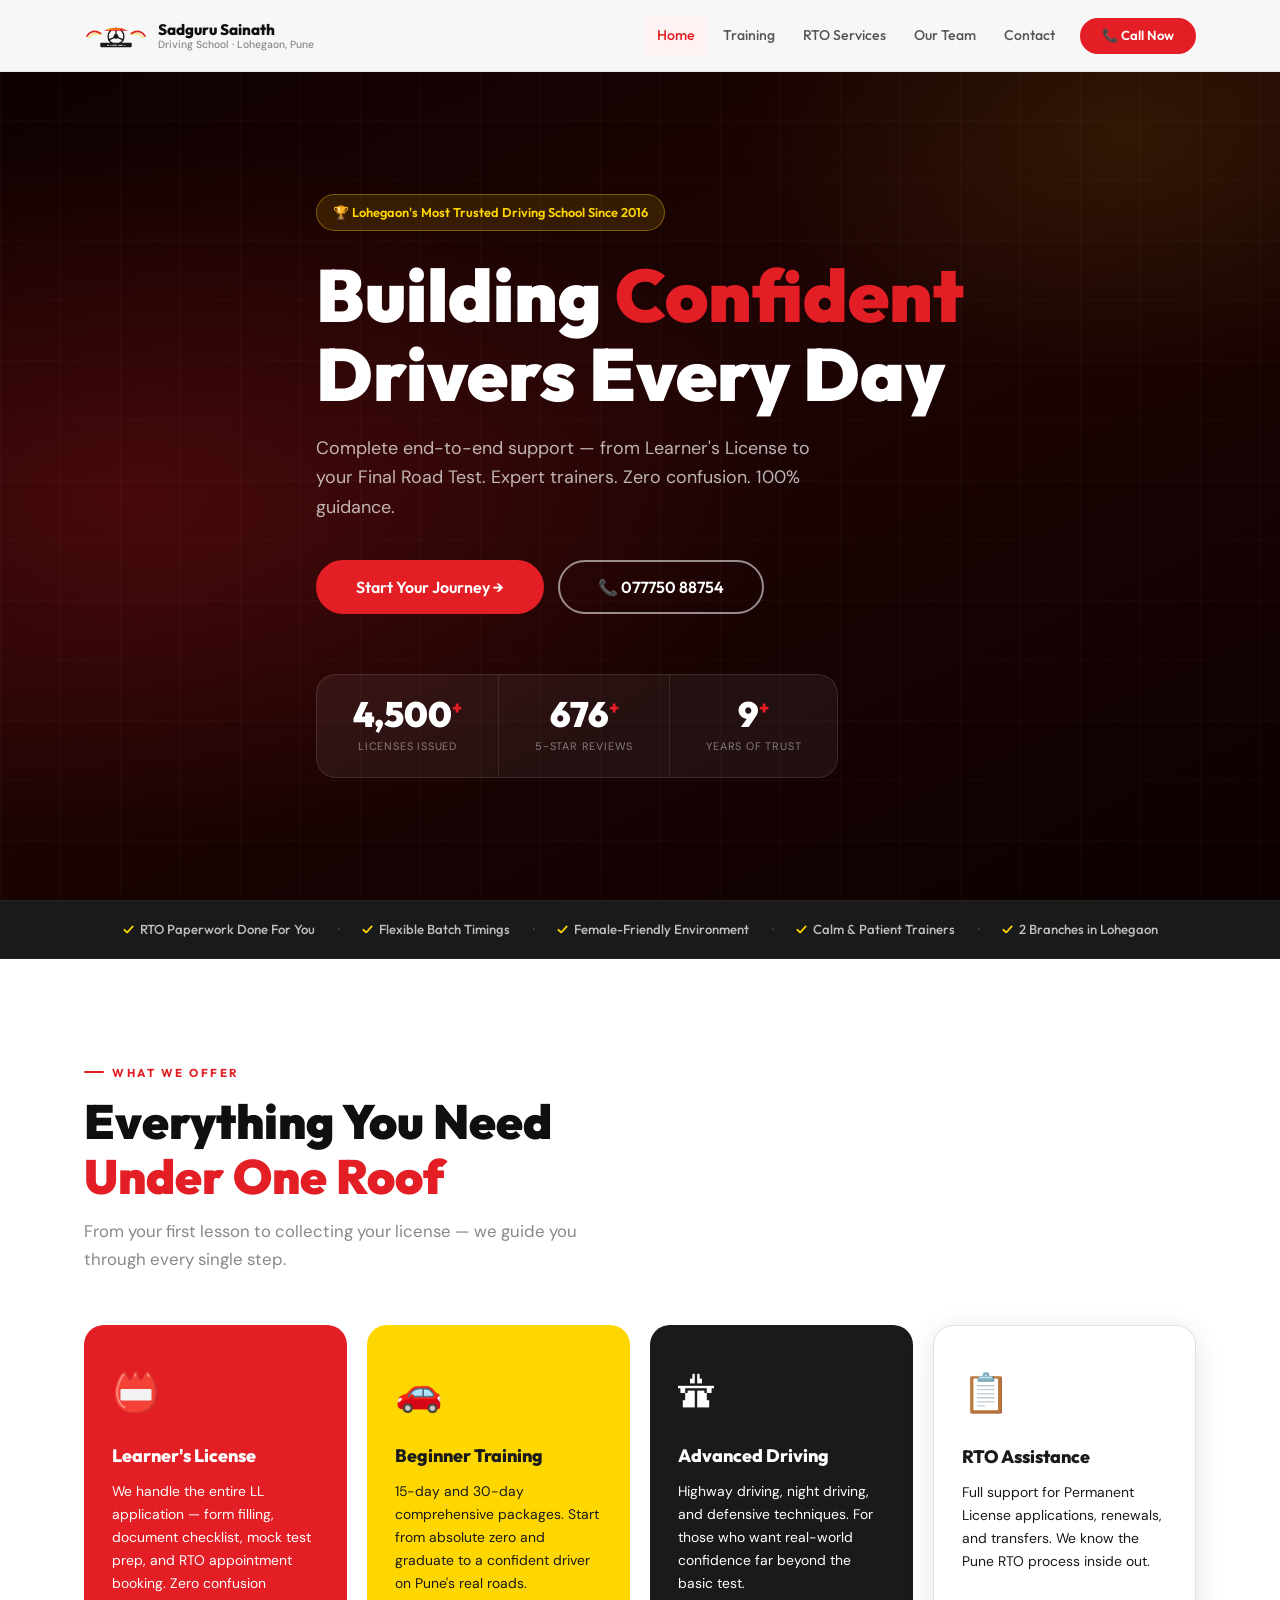
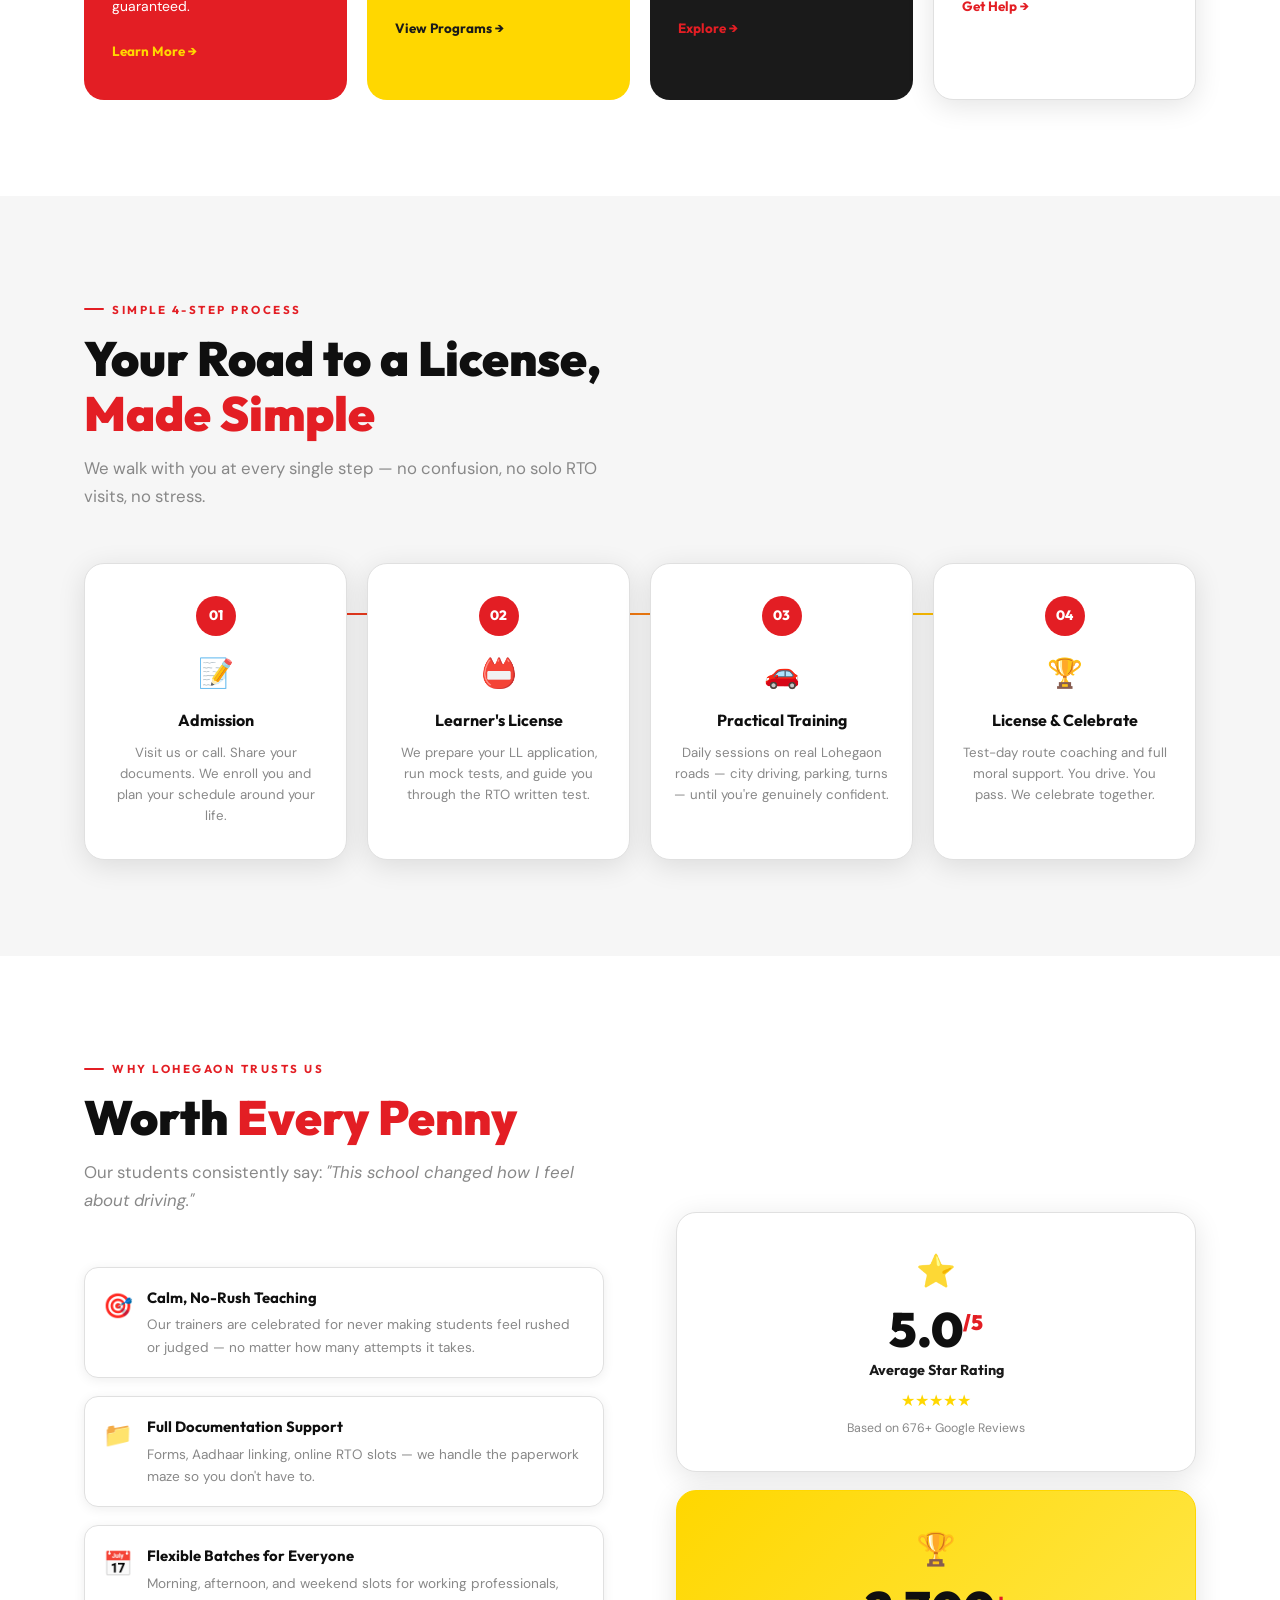
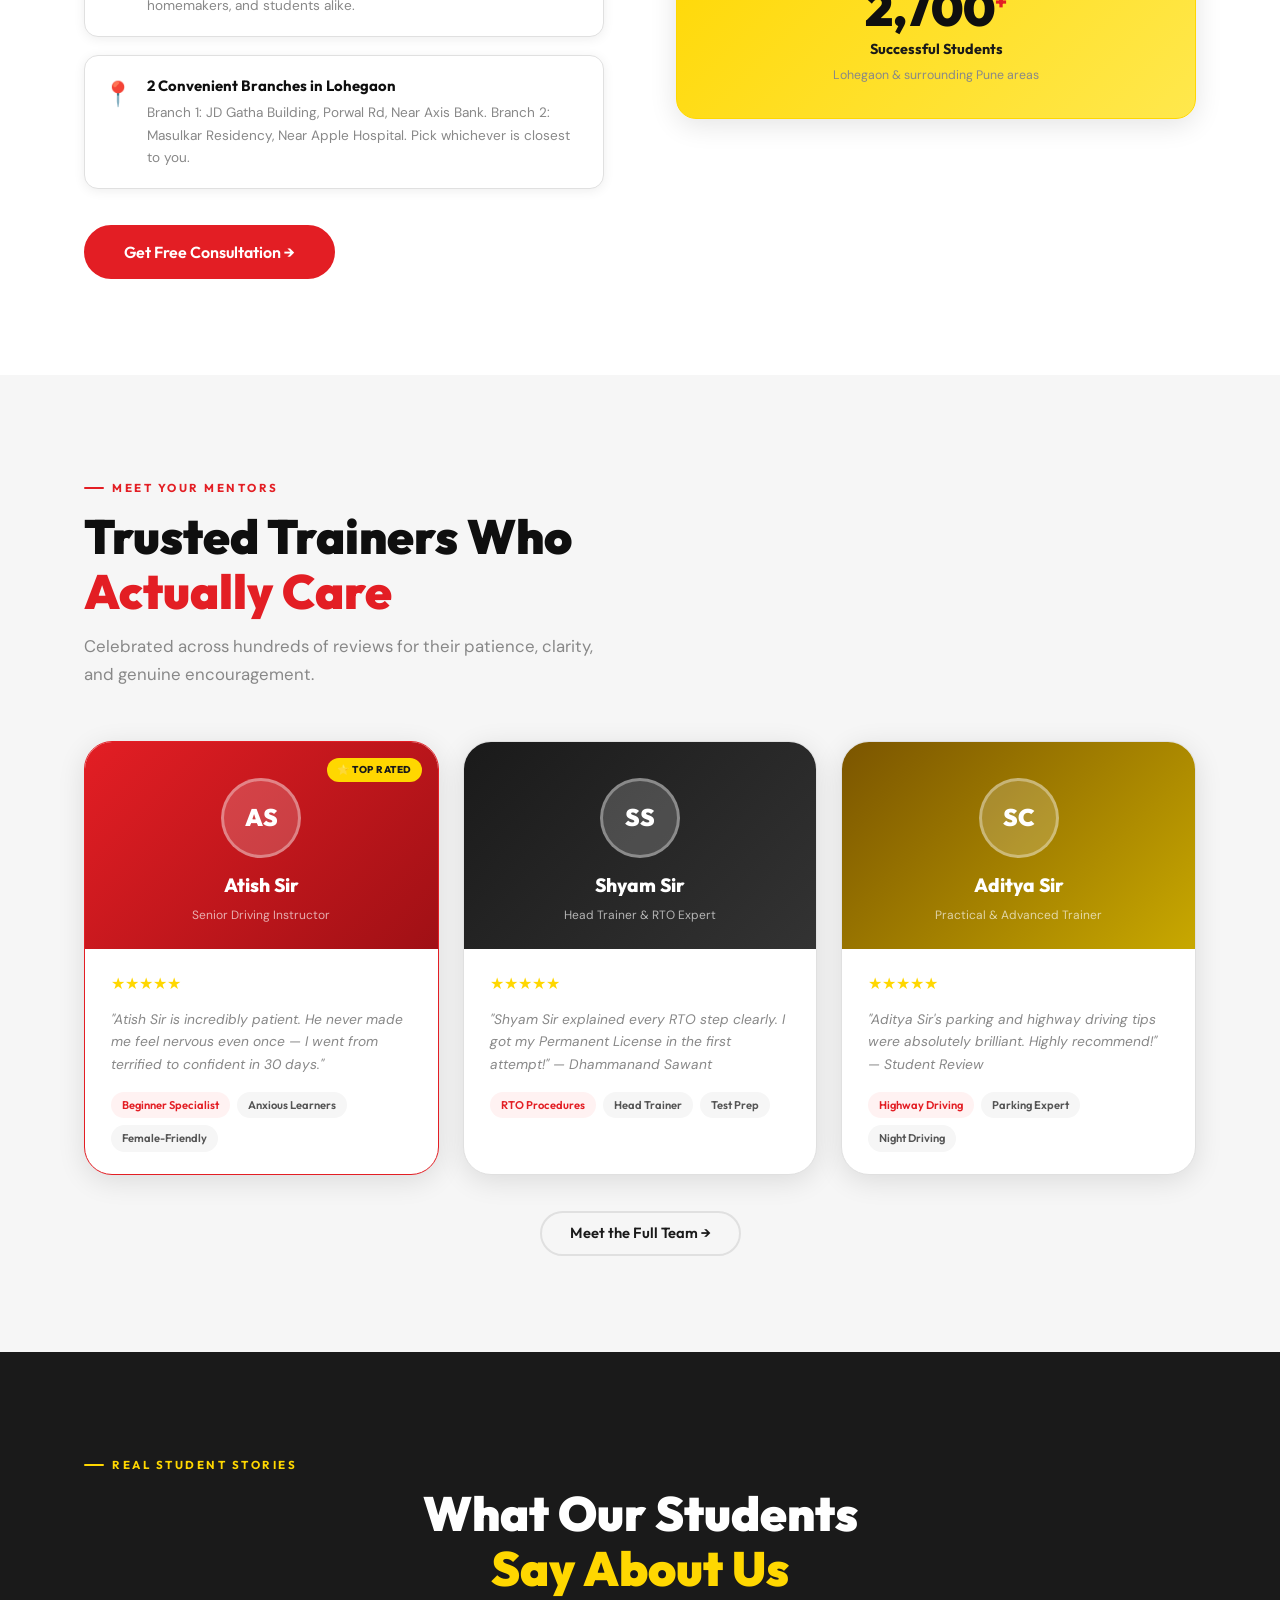
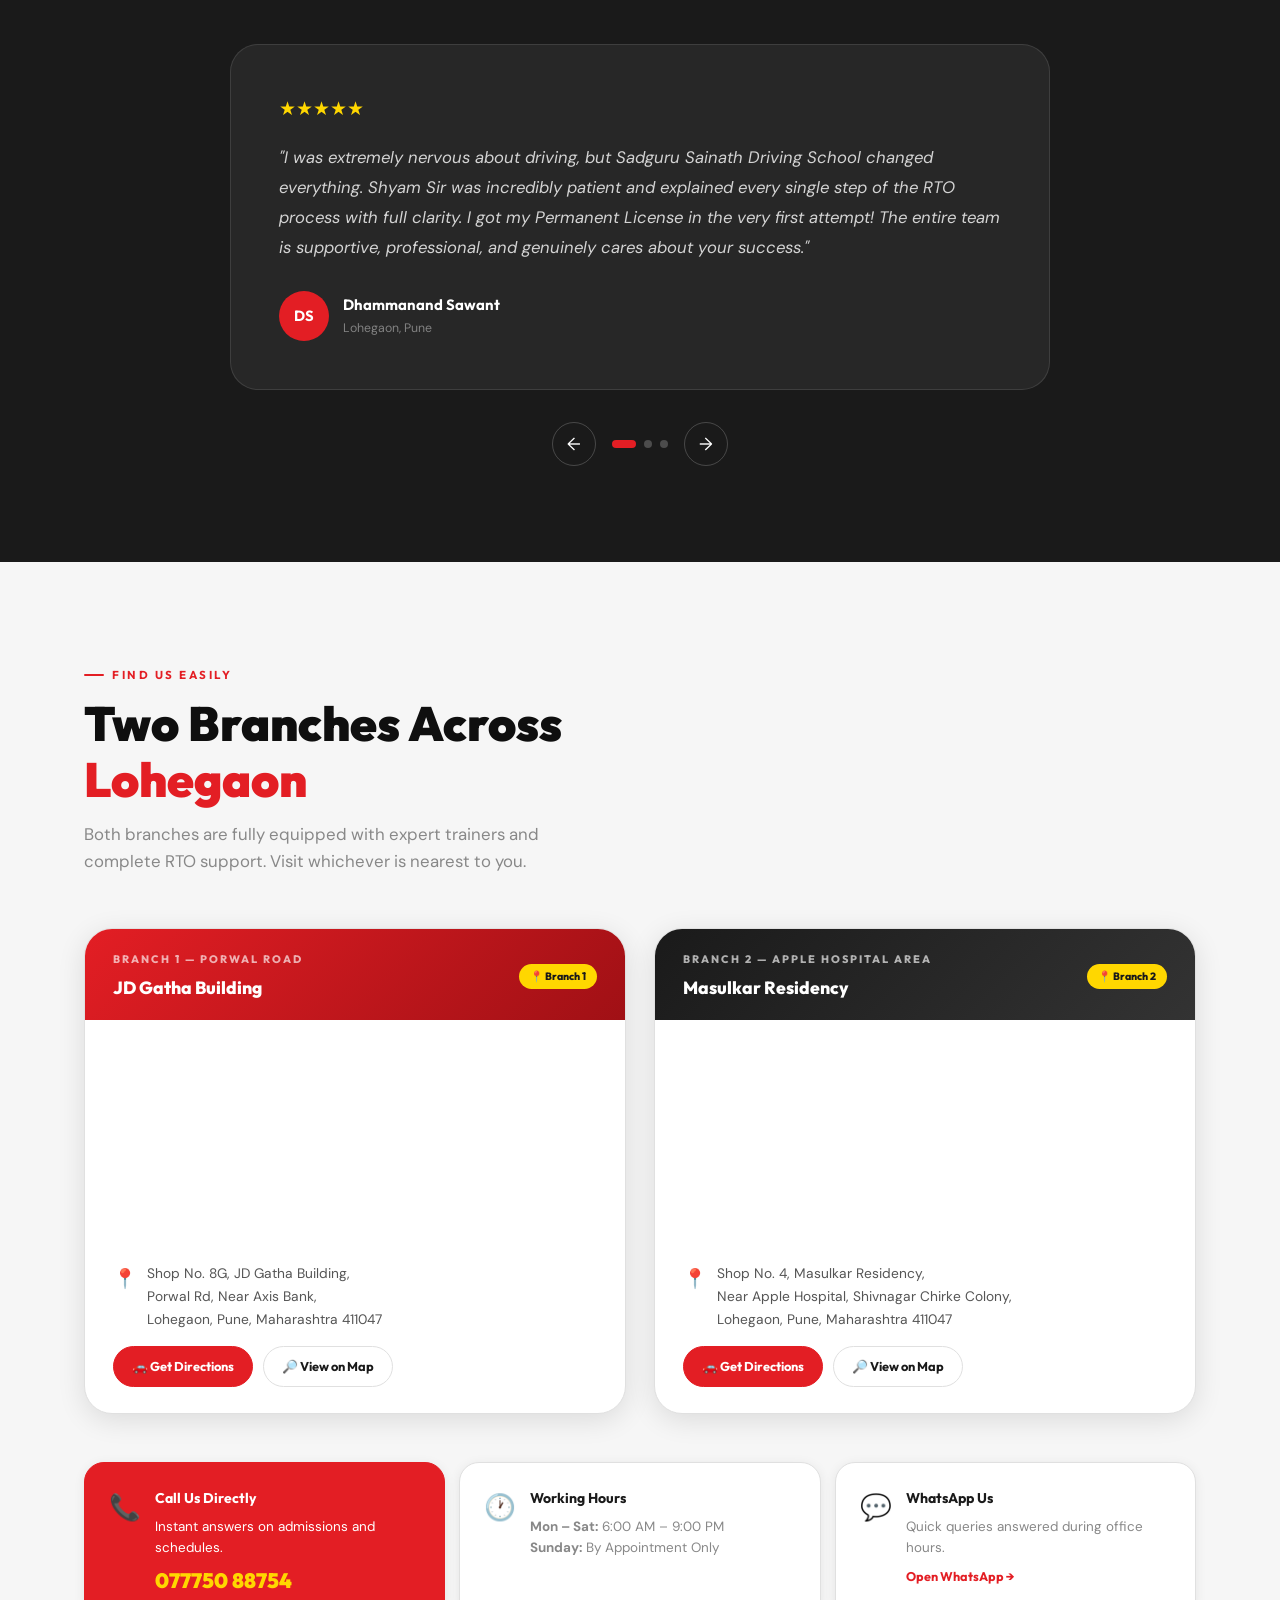
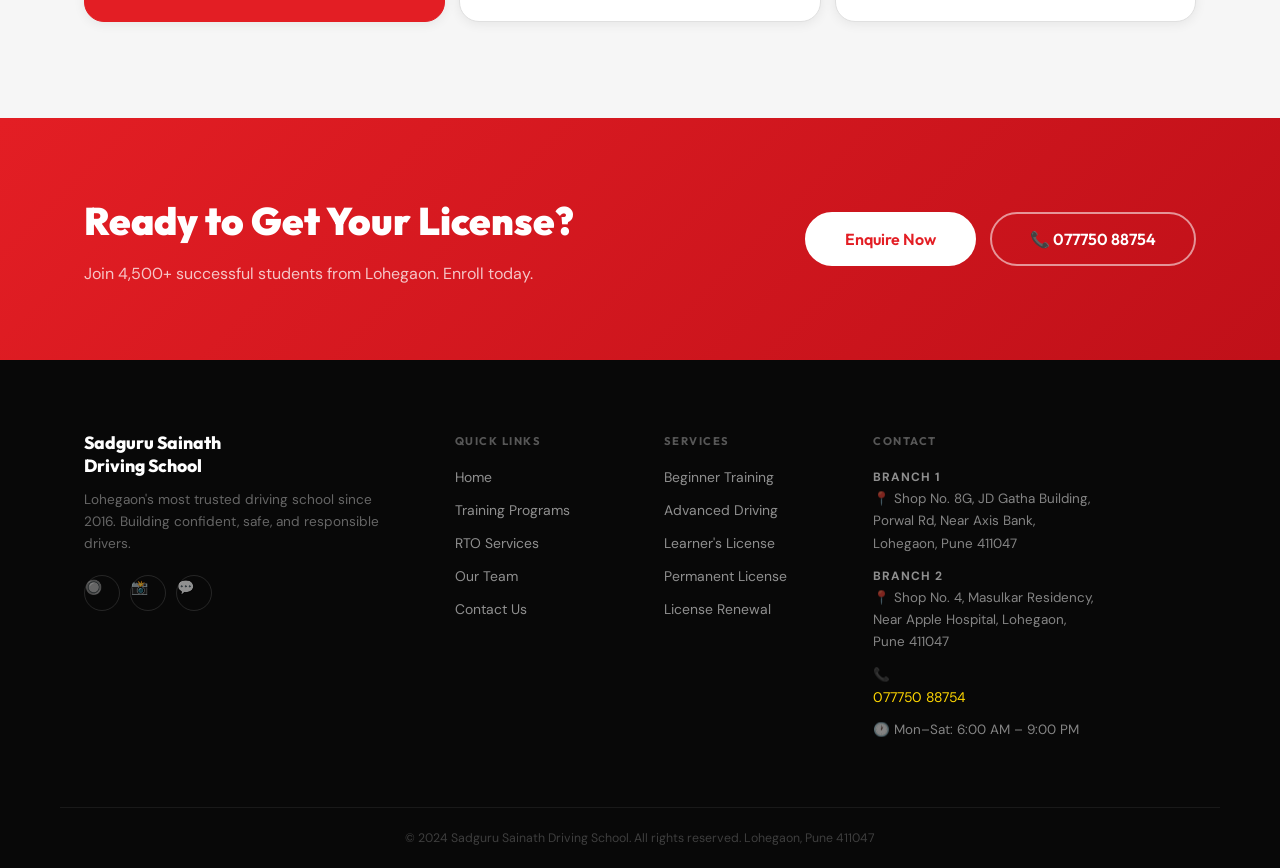
==== commit 99b8e106: "Add files via upload" ====
--- a/index.html
+++ b/index.html
@@ -531,7 +531,7 @@
   </div>
 </footer>
 
-<a href="tel:07775088754" class="sticky-call" aria-label="Call us now">&#128222; Call Now &mdash; 077750 88754</a>
+<a href="tel:07775088754" class="sticky-call" aria-label="Call us now">&#128222; Call Now &nbsp;&mdash;&nbsp; 077750 88754</a>
 
 <script src="script.js"></script>
 </body>
--- a/style.css
+++ b/style.css
@@ -959,16 +959,28 @@
 .sticky-call {
   display: none;
   position: fixed;
-  bottom: 0; left: 0; right: 0;
+  bottom: 20px;
+  left: 50%;
+  transform: translateX(-50%);
   z-index: 998;
   background: var(--red);
   color: var(--white);
   text-align: center;
-  padding: 14px;
+  padding: 15px 32px;
   font-family: var(--font-head);
   font-size: 1rem;
   font-weight: 700;
-  box-shadow: 0 -4px 20px rgba(227,30,36,0.42);
+  border-radius: 50px;
+  box-shadow: 0 6px 28px rgba(227,30,36,0.52), 0 2px 8px rgba(0,0,0,0.18);
+  white-space: nowrap;
+  letter-spacing: 0.3px;
+  border: 2.5px solid rgba(255,255,255,0.25);
+  transition: transform 0.25s ease, box-shadow 0.25s ease;
+  max-width: calc(100vw - 40px);
+}
+.sticky-call:active {
+  transform: translateX(-50%) scale(0.97);
+  box-shadow: 0 3px 14px rgba(227,30,36,0.45);
 }
 
 /* ============================================================
@@ -1586,8 +1598,9 @@
 
   .testimonial-card { padding: 28px 20px; }
 
-  .sticky-call { display: block; }
-  body { padding-bottom: 52px; }
+
+  .sticky-call { display: flex; align-items: center; justify-content: center; gap: 8px; }
+  /* No body padding needed — button floats above content */
 
   .ty-card { padding: 44px 24px; }
   .ty-btns { flex-direction: column; align-items: center; }
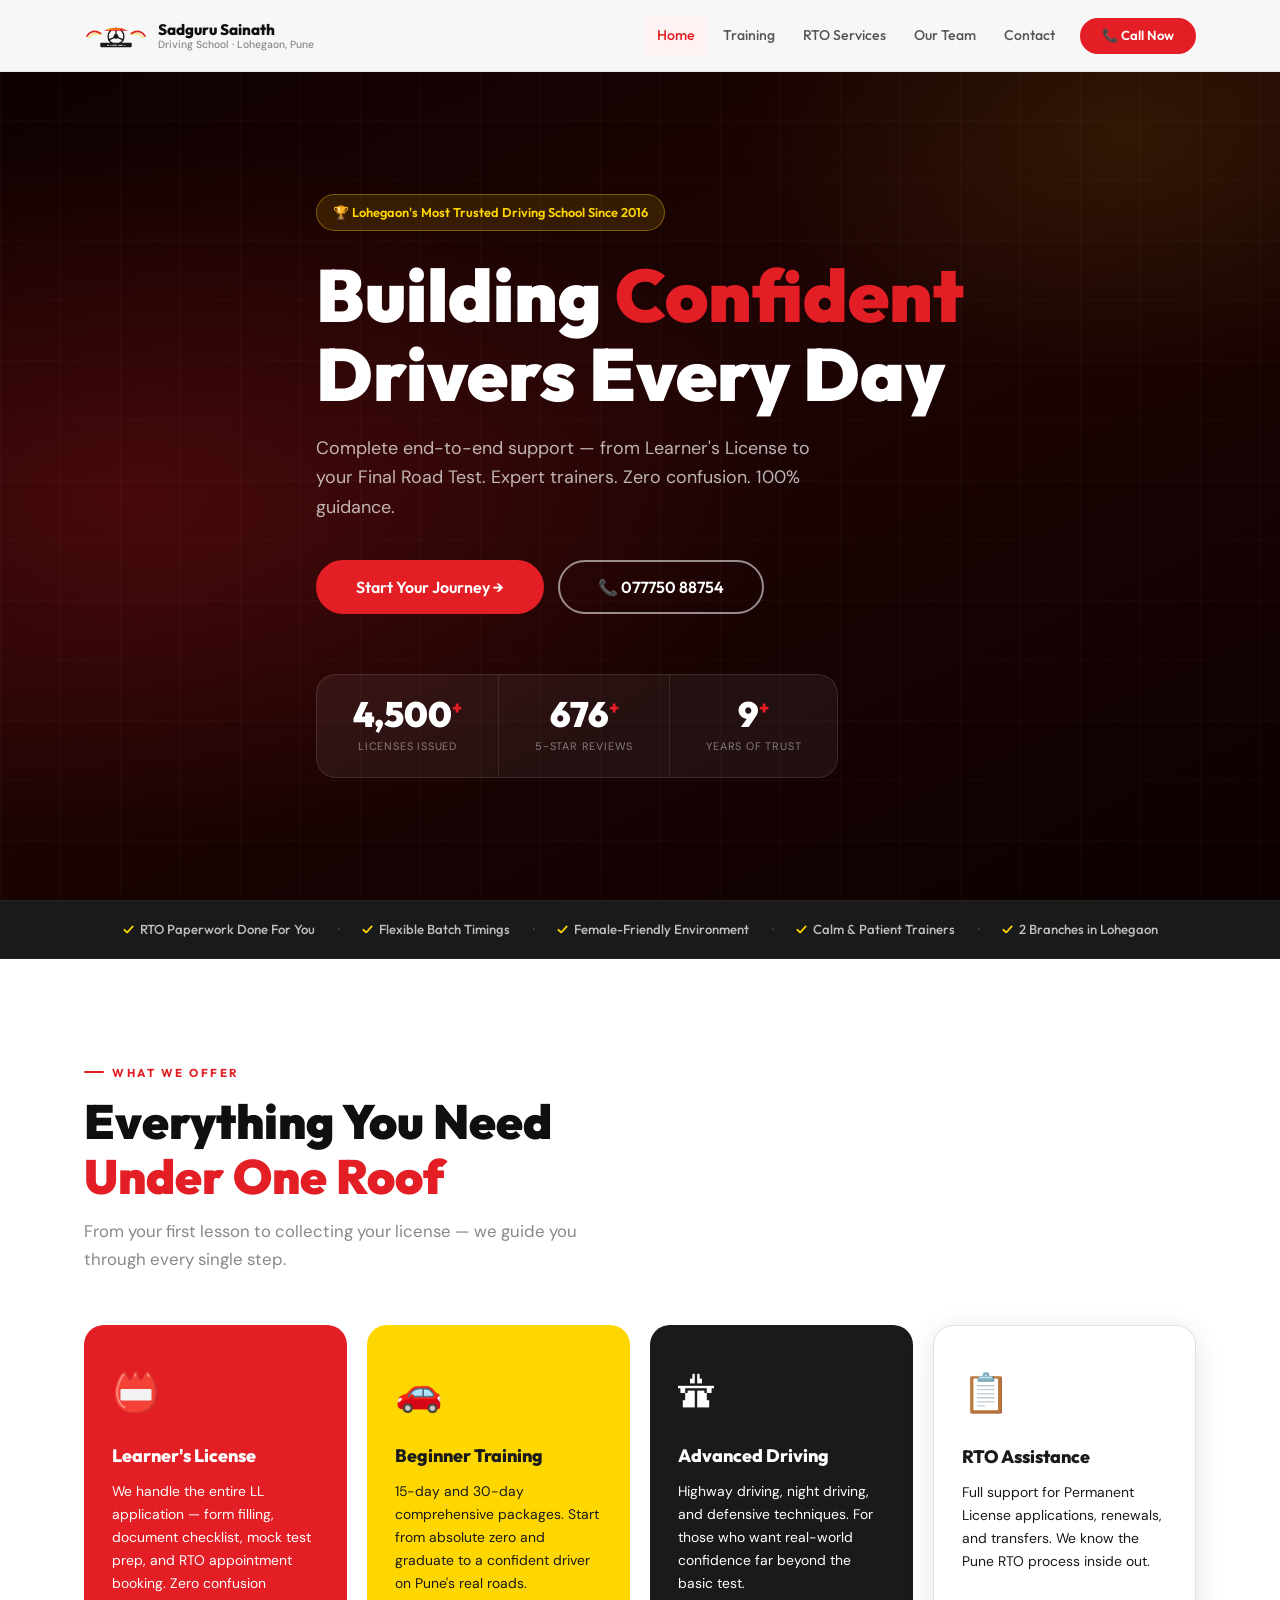
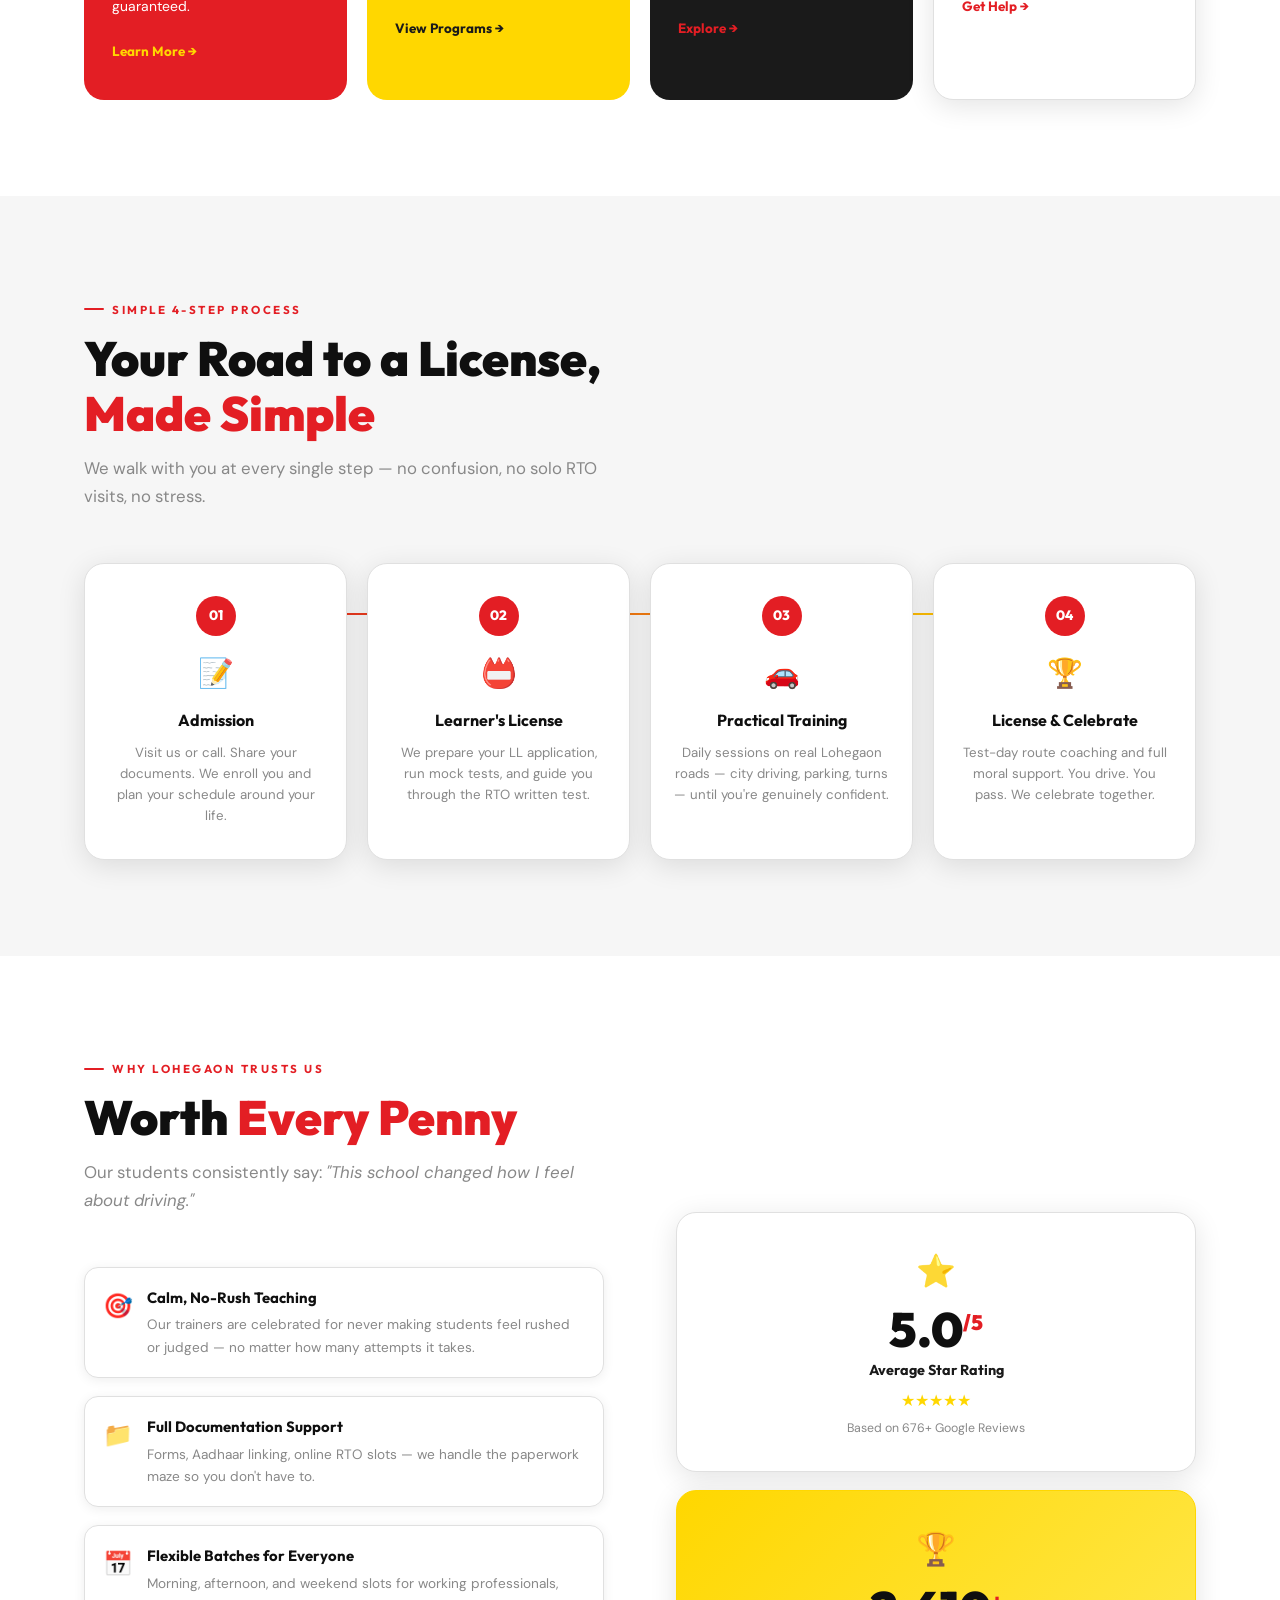
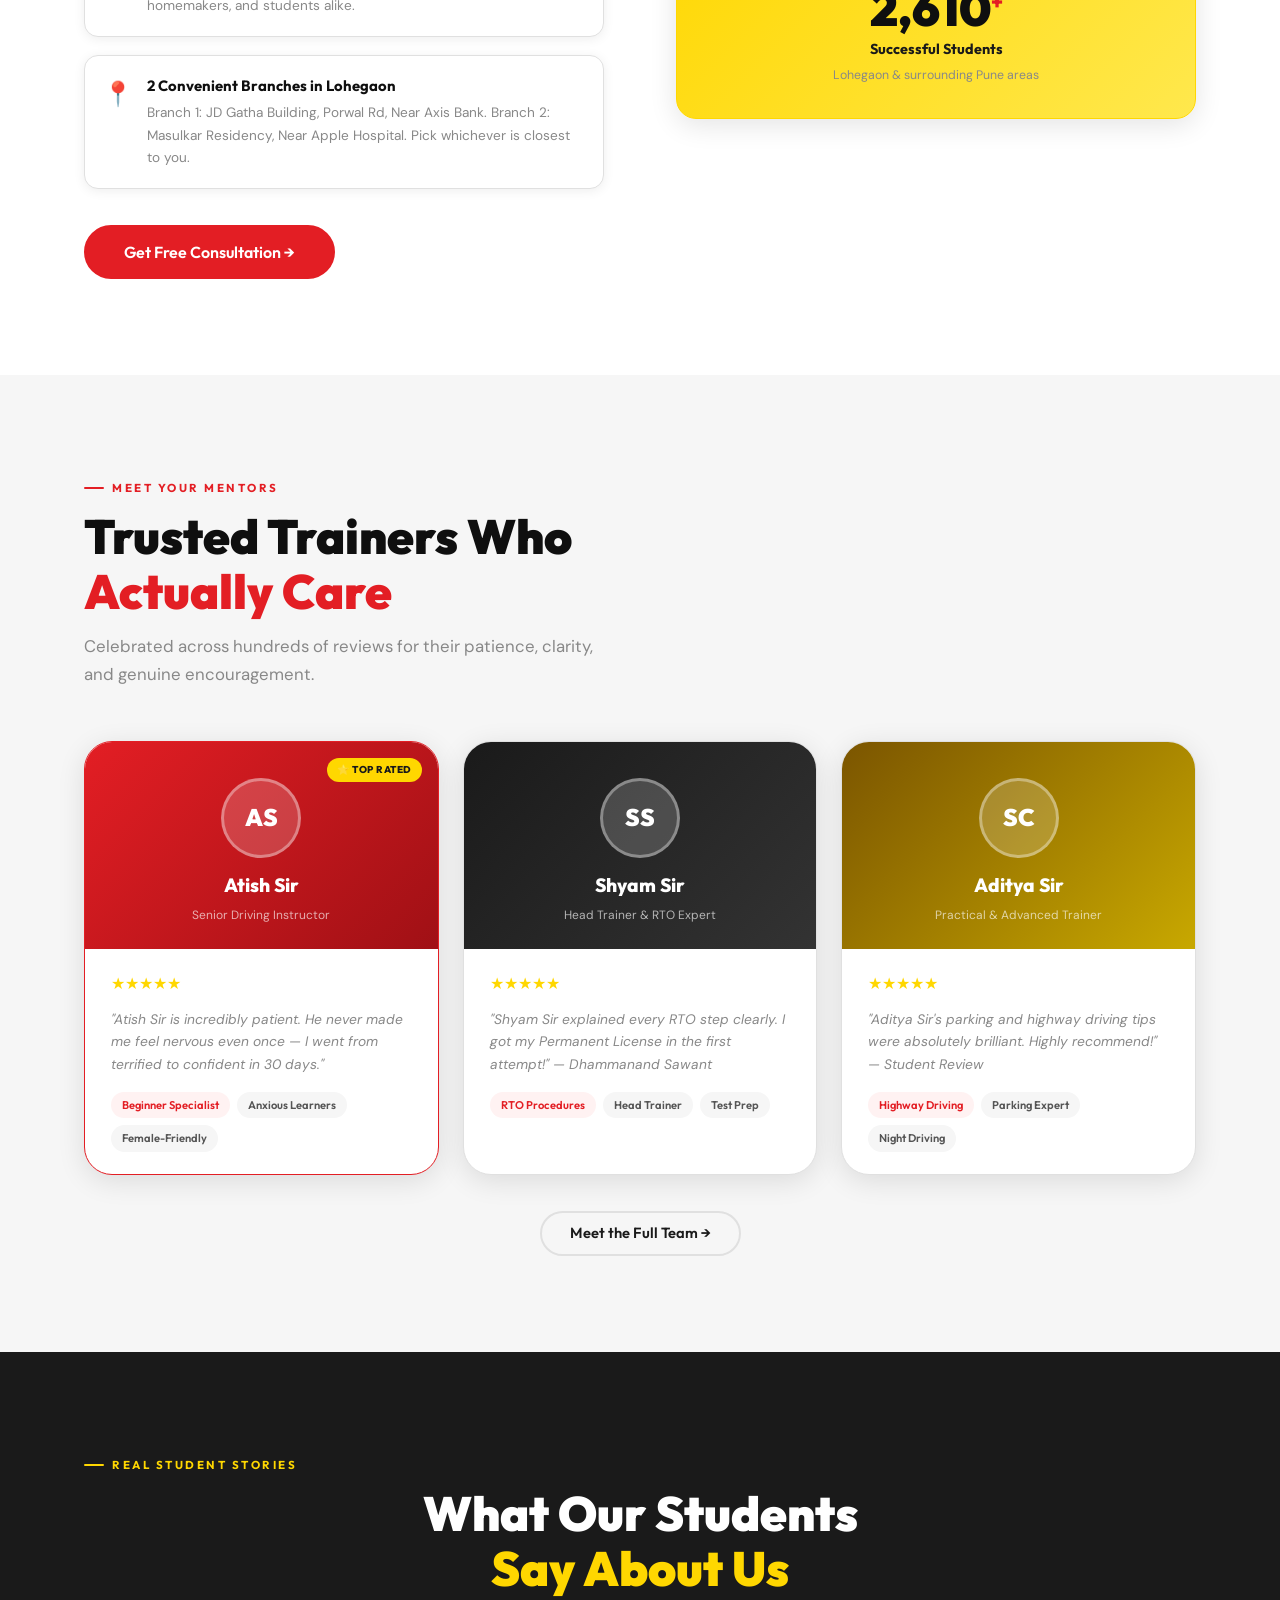
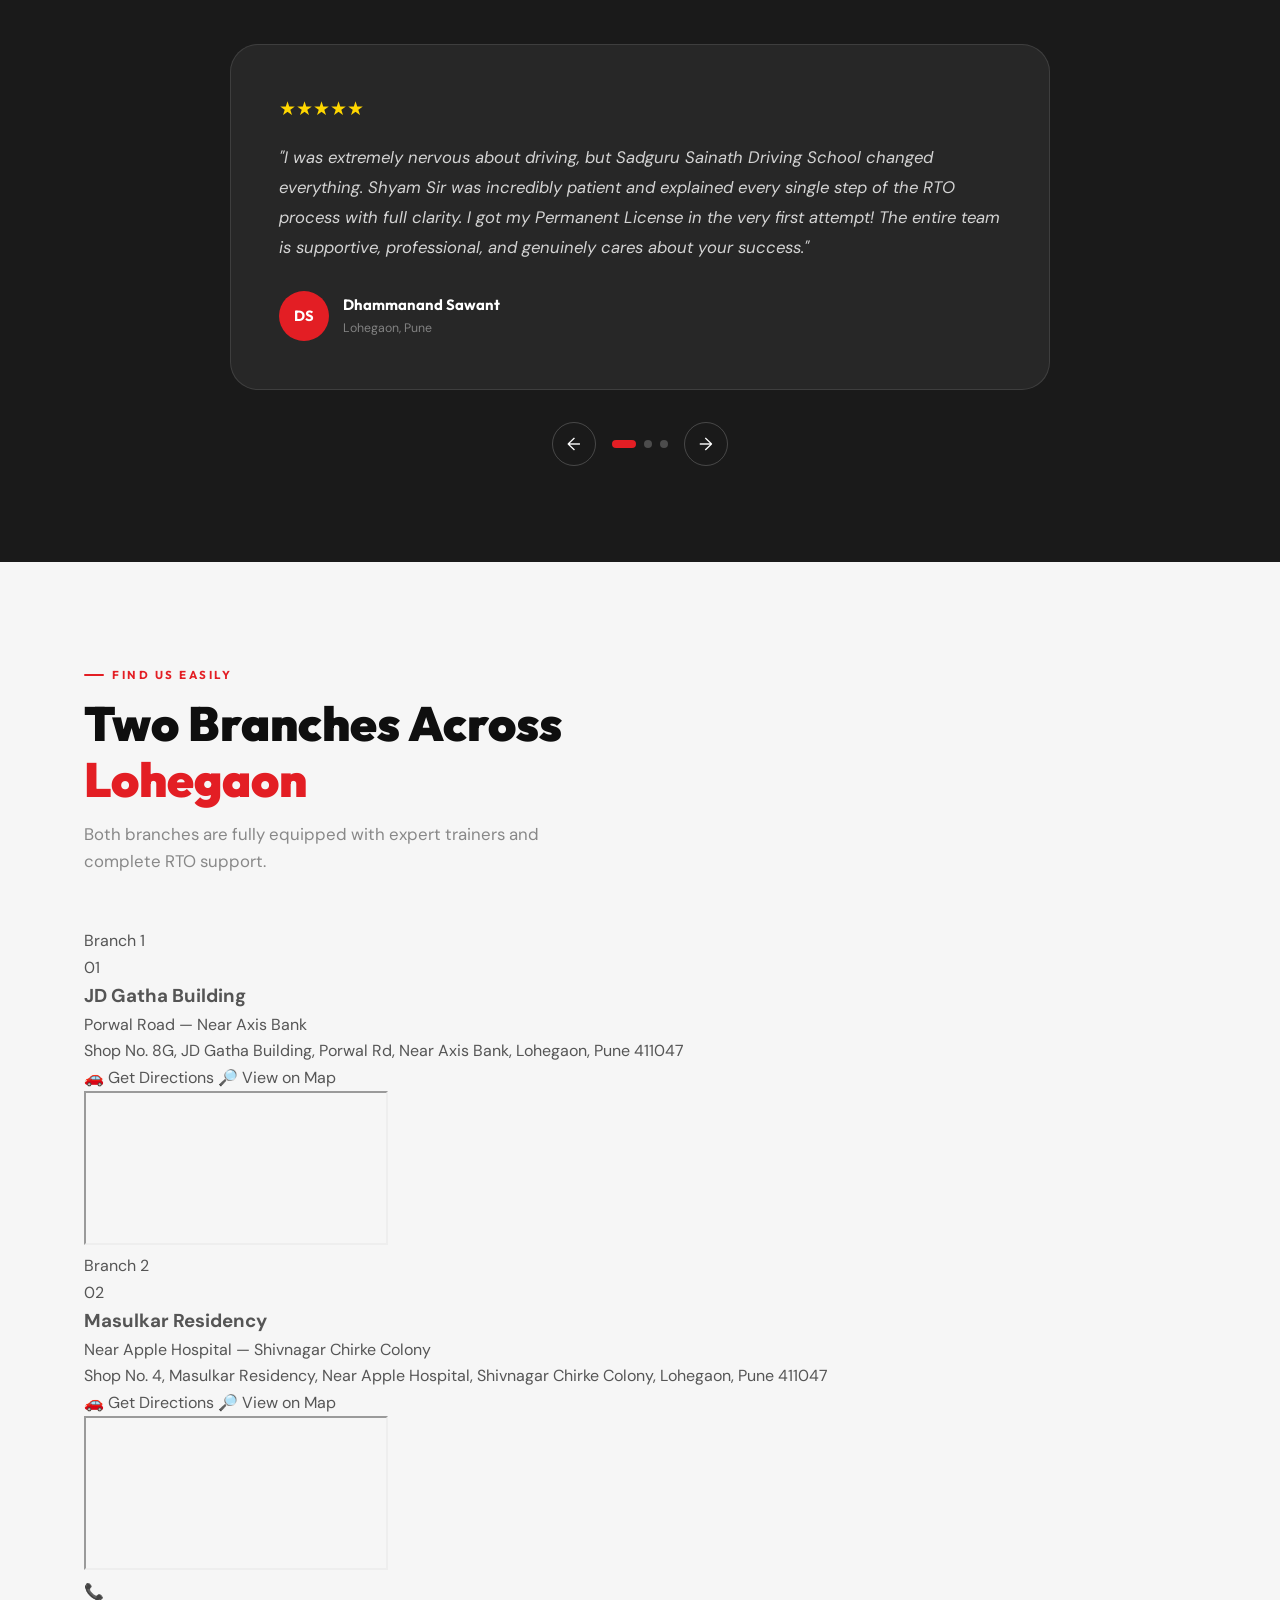
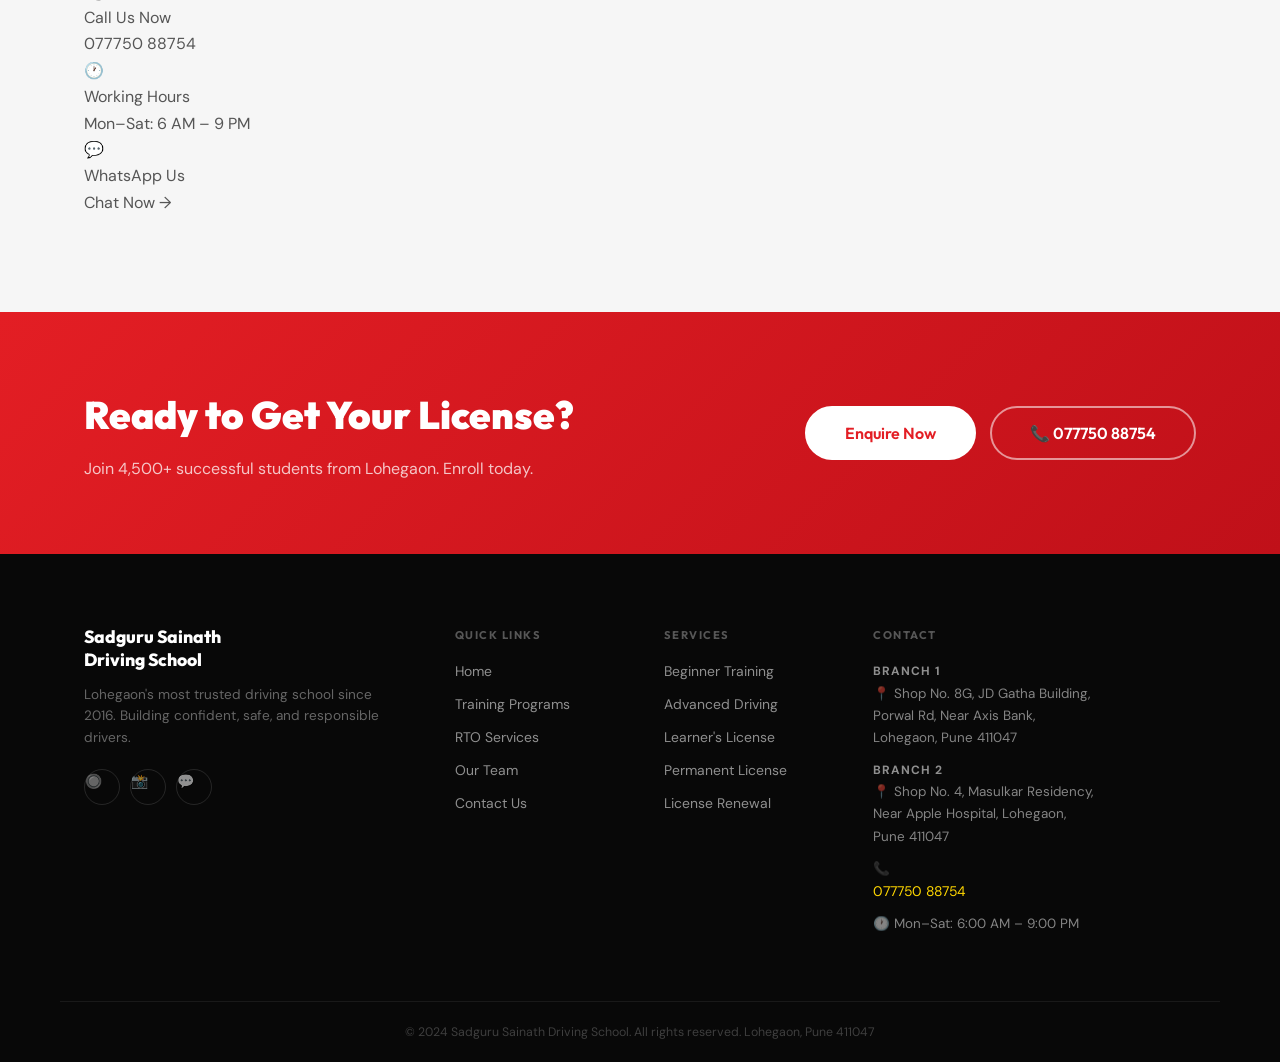
==== commit 509f8c1b: "Update index.html" ====
--- a/index.html
+++ b/index.html
@@ -366,107 +366,101 @@
   <div class="container">
     <div class="section-label">Find Us Easily</div>
     <h2 class="section-heading">Two Branches Across<br><em>Lohegaon</em></h2>
-    <p class="section-sub">Both branches are fully equipped with expert trainers and complete RTO support. Visit whichever is nearest to you.</p>
-
-    <div class="branches-grid">
+    <p class="section-sub">Both branches are fully equipped with expert trainers and complete RTO support.</p>
+
+    <!-- BRANCH CARDS — new clean design -->
+    <div class="branch-list">
 
       <!-- BRANCH 1 -->
-      <div class="branch-card reveal">
-        <div class="branch-header branch-header-a">
-          <div>
-            <div class="branch-label">Branch 1 &mdash; Porwal Road</div>
-            <div class="branch-name">JD Gatha Building</div>
-          </div>
-          <span class="branch-badge">&#128205; Branch 1</span>
-        </div>
-        <iframe
-          class="branch-map"
-          src="https://www.google.com/maps/embed?pb=!1m18!1m12!1m3!1d3781.0!2d73.9282!3d18.5915!2m3!1f0!2f0!3f0!3m2!1i1024!2i768!4f13.1!3m3!1m2!1s0x0%3A0x0!2zMTjCsDM1JzI5LjQiTiA3M8KwNTUnNDEuNSJF!5e0!3m2!1sen!2sin!4v1700000000001!5m2!1sen!2sin"
-          allowfullscreen=""
-          loading="lazy"
-          referrerpolicy="no-referrer-when-downgrade"
-          title="Sadguru Sainath Driving School Branch 1 - JD Gatha Building, Porwal Road">
-        </iframe>
-        <div class="branch-body">
-          <div class="branch-address">
-            <div class="branch-address-icon">&#128205;</div>
-            <p>Shop No. 8G, JD Gatha Building,<br>Porwal Rd, Near Axis Bank,<br>Lohegaon, Pune, Maharashtra 411047</p>
-          </div>
-          <div class="branch-btns">
-            <a href="https://www.google.com/maps/dir/?api=1&destination=Shop+8G+JD+Gatha+Building+Porwal+Road+Lohegaon+Pune+411047"
-               target="_blank" rel="noopener noreferrer" class="branch-btn primary">
-              &#128663; Get Directions
-            </a>
-            <a href="https://maps.google.com/?q=Shop+8G+JD+Gatha+Building+Porwal+Road+near+Axis+Bank+Lohegaon+Pune+411047"
-               target="_blank" rel="noopener noreferrer" class="branch-btn">
-              &#128270; View on Map
-            </a>
+      <div class="bl-card reveal">
+        <div class="bl-tag bl-tag-red">Branch 1</div>
+        <div class="bl-inner">
+          <!-- Left: info -->
+          <div class="bl-info">
+            <div class="bl-num">01</div>
+            <h3 class="bl-name">JD Gatha Building</h3>
+            <p class="bl-area">Porwal Road &mdash; Near Axis Bank</p>
+            <p class="bl-addr">Shop No. 8G, JD Gatha Building, Porwal Rd, Near Axis Bank, Lohegaon, Pune 411047</p>
+            <div class="bl-btns">
+              <a href="https://www.google.com/maps/dir/?api=1&destination=Shop+8G+JD+Gatha+Building+Porwal+Road+Lohegaon+Pune+411047"
+                 target="_blank" rel="noopener noreferrer" class="bl-btn bl-btn-primary">
+                &#128663; Get Directions
+              </a>
+              <a href="https://maps.google.com/?q=Shop+8G+JD+Gatha+Building+Porwal+Road+near+Axis+Bank+Lohegaon+Pune+411047"
+                 target="_blank" rel="noopener noreferrer" class="bl-btn">
+                &#128270; View on Map
+              </a>
+            </div>
+          </div>
+          <!-- Right: map -->
+          <div class="bl-map-wrap">
+            <iframe
+              src="https://www.google.com/maps/embed?pb=!1m18!1m12!1m3!1d3781.0!2d73.9282!3d18.5915!2m3!1f0!2f0!3f0!3m2!1i1024!2i768!4f13.1!3m3!1m2!1s0x0%3A0x0!2zMTjCsDM1JzI5LjQiTiA3M8KwNTUnNDEuNSJF!5e0!3m2!1sen!2sin!4v1700000000001"
+              allowfullscreen="" loading="lazy" referrerpolicy="no-referrer-when-downgrade"
+              title="Branch 1 - JD Gatha Building Porwal Road">
+            </iframe>
           </div>
         </div>
       </div>
 
       <!-- BRANCH 2 -->
-      <div class="branch-card reveal">
-        <div class="branch-header branch-header-b">
-          <div>
-            <div class="branch-label">Branch 2 &mdash; Apple Hospital Area</div>
-            <div class="branch-name">Masulkar Residency</div>
-          </div>
-          <span class="branch-badge">&#128205; Branch 2</span>
-        </div>
-        <iframe
-          class="branch-map"
-          src="https://www.google.com/maps/embed?pb=!1m18!1m12!1m3!1d3781.134520967887!2d73.93040557503315!3d18.591086982523073!2m3!1f0!2f0!3f0!3m2!1i1024!2i768!4f13.1!3m3!1m2!1s0x3bc2c1498a329619%3A0x4fcbe02a7eb13c21!2sNew%20Shree%20Sainath%20Driving%20School!5e0!3m2!1sen!2sin!4v1700000000002!5m2!1sen!2sin"
-          allowfullscreen=""
-          loading="lazy"
-          referrerpolicy="no-referrer-when-downgrade"
-          title="Sadguru Sainath Driving School Branch 2 - Masulkar Residency, near Apple Hospital">
-        </iframe>
-        <div class="branch-body">
-          <div class="branch-address">
-            <div class="branch-address-icon">&#128205;</div>
-            <p>Shop No. 4, Masulkar Residency,<br>Near Apple Hospital, Shivnagar Chirke Colony,<br>Lohegaon, Pune, Maharashtra 411047</p>
-          </div>
-          <div class="branch-btns">
-            <a href="https://www.google.com/maps/dir/?api=1&destination=Shop+4+Masulkar+Residency+near+Apple+Hospital+Shivnagar+Chirke+Colony+Lohegaon+Pune+411047"
-               target="_blank" rel="noopener noreferrer" class="branch-btn primary">
-              &#128663; Get Directions
-            </a>
-            <a href="https://maps.google.com/?q=Masulkar+Residency+near+Apple+Hospital+Shivnagar+Chirke+Colony+Lohegaon+Pune+411047"
-               target="_blank" rel="noopener noreferrer" class="branch-btn">
-              &#128270; View on Map
-            </a>
-          </div>
-        </div>
-      </div>
-
-    </div><!-- end branches-grid -->
-
-    <!-- QUICK INFO STRIP -->
-    <div class="info-cards" style="display:grid;grid-template-columns:repeat(3,1fr);gap:14px;">
-      <div class="info-card red-card reveal">
-        <div class="info-icon">&#128222;</div>
+      <div class="bl-card reveal">
+        <div class="bl-tag bl-tag-dark">Branch 2</div>
+        <div class="bl-inner">
+          <!-- Left: info -->
+          <div class="bl-info">
+            <div class="bl-num bl-num-dark">02</div>
+            <h3 class="bl-name">Masulkar Residency</h3>
+            <p class="bl-area">Near Apple Hospital &mdash; Shivnagar Chirke Colony</p>
+            <p class="bl-addr">Shop No. 4, Masulkar Residency, Near Apple Hospital, Shivnagar Chirke Colony, Lohegaon, Pune 411047</p>
+            <div class="bl-btns">
+              <a href="https://www.google.com/maps/dir/?api=1&destination=Shop+4+Masulkar+Residency+near+Apple+Hospital+Shivnagar+Chirke+Colony+Lohegaon+Pune+411047"
+                 target="_blank" rel="noopener noreferrer" class="bl-btn bl-btn-primary">
+                &#128663; Get Directions
+              </a>
+              <a href="https://maps.google.com/?q=Masulkar+Residency+near+Apple+Hospital+Shivnagar+Chirke+Colony+Lohegaon+Pune"
+                 target="_blank" rel="noopener noreferrer" class="bl-btn">
+                &#128270; View on Map
+              </a>
+            </div>
+          </div>
+          <!-- Right: map -->
+          <div class="bl-map-wrap">
+            <iframe
+              src="https://www.google.com/maps/embed?pb=!1m18!1m12!1m3!1d3781.134520967887!2d73.93040557503315!3d18.591086982523073!2m3!1f0!2f0!3f0!3m2!1i1024!2i768!4f13.1!3m3!1m2!1s0x3bc2c1498a329619%3A0x4fcbe02a7eb13c21!2sNew%20Shree%20Sainath%20Driving%20School!5e0!3m2!1sen!2sin!4v1700000000002"
+              allowfullscreen="" loading="lazy" referrerpolicy="no-referrer-when-downgrade"
+              title="Branch 2 - Masulkar Residency near Apple Hospital">
+            </iframe>
+          </div>
+        </div>
+      </div>
+
+    </div><!-- end branch-list -->
+
+    <!-- QUICK INFO ROW — redesigned as horizontal pills -->
+    <div class="quick-info-row">
+      <a href="tel:07775088754" class="qi-pill qi-pill-red">
+        <span class="qi-icon">&#128222;</span>
         <div>
-          <h4>Call Us Directly</h4>
-          <p>Instant answers on admissions and schedules.</p>
-          <a href="tel:07775088754" class="ic-phone">077750 88754</a>
-        </div>
-      </div>
-      <div class="info-card reveal">
-        <div class="info-icon">&#128336;</div>
+          <div class="qi-label">Call Us Now</div>
+          <div class="qi-value">077750 88754</div>
+        </div>
+      </a>
+      <div class="qi-pill">
+        <span class="qi-icon">&#128336;</span>
         <div>
-          <h4>Working Hours</h4>
-          <p><strong>Mon &ndash; Sat:</strong> 6:00 AM &ndash; 9:00 PM<br><strong>Sunday:</strong> By Appointment Only</p>
-        </div>
-      </div>
-      <div class="info-card reveal">
-        <div class="info-icon">&#128172;</div>
+          <div class="qi-label">Working Hours</div>
+          <div class="qi-value">Mon&ndash;Sat: 6 AM &ndash; 9 PM</div>
+        </div>
+      </div>
+      <a href="https://wa.me/917775088754?text=Hi%20Sadguru%20Sainath%20Driving%20School%2C%20I%20want%20to%20enquire%20about%20classes."
+         target="_blank" rel="noopener noreferrer" class="qi-pill qi-pill-green">
+        <span class="qi-icon">&#128172;</span>
         <div>
-          <h4>WhatsApp Us</h4>
-          <p>Quick queries answered during office hours.</p>
-          <a href="https://wa.me/917775088754?text=Hi%20Sadguru%20Sainath%20Driving%20School%2C%20I%20want%20to%20enquire%20about%20classes." target="_blank" rel="noopener noreferrer" class="ic-link">Open WhatsApp &#8594;</a>
-        </div>
-      </div>
+          <div class="qi-label">WhatsApp Us</div>
+          <div class="qi-value">Chat Now &#8594;</div>
+        </div>
+      </a>
     </div>
 
   </div>
--- a/style.css
+++ b/style.css
@@ -1530,8 +1530,41 @@
 }
 
 /* ============================================================
-   RESPONSIVE
-   ============================================================ */
+   RESPONSIVE — ALL BREAKPOINTS CONSOLIDATED
+   ============================================================ */
+
+/* --- Base styles for new components --- */
+
+/* 3-col info strip (homepage, below branch maps) */
+.info-strip-3 {
+  display: grid;
+  grid-template-columns: repeat(3, 1fr);
+  gap: 14px;
+}
+
+/* Stats bar (team page) */
+.stats-bar {
+  display: grid;
+  grid-template-columns: repeat(4, 1fr);
+  background: rgba(255,255,255,0.06);
+  border: 1px solid rgba(255,255,255,0.10);
+  border-radius: 20px;
+  overflow: hidden;
+  width: 100%;
+  max-width: 760px;
+  margin: 0 auto;
+}
+.stats-bar-block {
+  padding: 28px 24px;
+  text-align: center;
+  border-right: 1px solid rgba(255,255,255,0.09);
+  min-width: 0;
+}
+.stats-bar-block:last-child {
+  border-right: none;
+}
+
+/* --- 1024px — Tablets --- */
 @media (max-width: 1024px) {
   .services-grid    { grid-template-columns: repeat(2, 1fr); }
   .process-grid     { grid-template-columns: repeat(2, 1fr); }
@@ -1541,10 +1574,21 @@
   .values-grid      { grid-template-columns: repeat(2, 1fr); }
   .modules-grid     { grid-template-columns: repeat(2, 1fr); }
   .pricing-grid     { grid-template-columns: 1fr; max-width: 460px; margin: 0 auto; }
-}
-
+  .trainers-grid    { grid-template-columns: repeat(2, 1fr); }
+  .info-strip-3     { grid-template-columns: 1fr; }
+  .stats-bar        { grid-template-columns: repeat(2, 1fr); }
+  .stats-bar-block  { border-bottom: 1px solid rgba(255,255,255,0.09); }
+  .stats-bar-block:nth-child(even) { border-right: none; }
+  .stats-bar-block:nth-last-child(-n+2) { border-bottom: none; }
+}
+
+/* --- 768px — Mobile --- */
 @media (max-width: 768px) {
   .section { padding: 64px 0; }
+
+  /* Prevent horizontal overflow globally */
+  html, body { overflow-x: hidden; }
+  .container  { overflow-x: hidden; }
 
   /* Mobile nav */
   .main-nav {
@@ -1562,6 +1606,7 @@
   .main-nav.nav-open { display: flex; }
   .hamburger { display: flex; }
 
+  /* Hero */
   .hero-stats {
     flex-direction: column;
     width: 100%;
@@ -1576,45 +1621,66 @@
     width: 100%;
   }
   .stat-block:last-child { border-bottom: none; }
-  .stat-lbl { margin-top: 0; }
-  .hero-ctas { flex-direction: column; }
+  .stat-lbl   { margin-top: 0; }
+  .hero-ctas  { flex-direction: column; }
   .hero-ctas .btn { width: 100%; }
 
+  /* All grids → single column */
   .services-grid    { grid-template-columns: 1fr; }
   .process-grid     { grid-template-columns: 1fr; }
   .trainers-grid    { grid-template-columns: 1fr; }
   .location-grid    { grid-template-columns: 1fr; }
-  .map-box          { height: 280px; }
   .rto-grid         { grid-template-columns: 1fr; }
   .contact-layout   { grid-template-columns: 1fr; }
-  .form-card        { padding: 28px 20px; }
-  .form-row         { grid-template-columns: 1fr; }
-  .values-grid      { grid-template-columns: 1fr 1fr; }
   .modules-grid     { grid-template-columns: 1fr; }
   .footer-grid      { grid-template-columns: 1fr; gap: 28px; }
-
-  .cta-strip-inner  { flex-direction: column; text-align: center; }
-  .cta-btns         { justify-content: center; flex-direction: column; align-items: center; }
-
+  .branches-grid    { grid-template-columns: 1fr; }
+  .contact-branches { grid-template-columns: 1fr; }
+  .info-strip-3     { grid-template-columns: 1fr; }
+  .stats-bar        { grid-template-columns: repeat(2, 1fr); border-radius: 16px; }
+  .stats-bar-block  { padding: 18px 14px; border-bottom: 1px solid rgba(255,255,255,0.09); }
+  .stats-bar-block:nth-child(even)      { border-right: none; }
+  .stats-bar-block:nth-last-child(-n+2) { border-bottom: none; }
+
+  .values-grid      { grid-template-columns: 1fr 1fr; }
+  .map-box          { height: 280px; }
+
+  /* Form */
+  .form-card { padding: 28px 20px; }
+  .form-row  { grid-template-columns: 1fr; }
+
+  /* Branch buttons */
+  .branch-btns { flex-direction: column; }
+
+  /* CTA strip */
+  .cta-strip-inner { flex-direction: column; text-align: center; }
+  .cta-btns { justify-content: center; flex-direction: column; align-items: center; }
+
+  /* Testimonials */
   .testimonial-card { padding: 28px 20px; }
 
-
+  /* Sticky call pill */
   .sticky-call { display: flex; align-items: center; justify-content: center; gap: 8px; }
-  /* No body padding needed — button floats above content */
-
+
+  /* Thank you */
   .ty-card { padding: 44px 24px; }
   .ty-btns { flex-direction: column; align-items: center; }
   .ty-btns .btn { width: 100%; }
 
+  /* Trust bar */
   .trust-sep { display: none; }
   .trust-bar-inner { gap: 8px 14px; }
 }
 
+/* --- 480px — Small phones --- */
 @media (max-width: 480px) {
   .container { padding: 0 16px; }
-  .values-grid { grid-template-columns: 1fr; }
+  .values-grid      { grid-template-columns: 1fr; }
+  .stats-bar        { grid-template-columns: 1fr; }
+  .stats-bar-block  { border-right: none; border-bottom: 1px solid rgba(255,255,255,0.09); }
+  .stats-bar-block:last-child { border-bottom: none; }
   .docs-table th,
-  .docs-table td { padding: 10px 12px; font-size: 0.8rem; }
+  .docs-table td    { padding: 10px 12px; font-size: 0.8rem; }
 }
 
 /* ============================================================
@@ -1803,8 +1869,4 @@
 .cbranch-link.red { background: var(--red); color: var(--white); border-color: var(--red); }
 .cbranch-link.red:hover { background: var(--red-dark); border-color: var(--red-dark); }
 
-@media (max-width: 768px) {
-  .branches-grid  { grid-template-columns: 1fr; }
-  .contact-branches { grid-template-columns: 1fr; }
-  .branch-btns { flex-direction: column; }
-}
+/* Branches and contact maps mobile — handled in main @media block below */
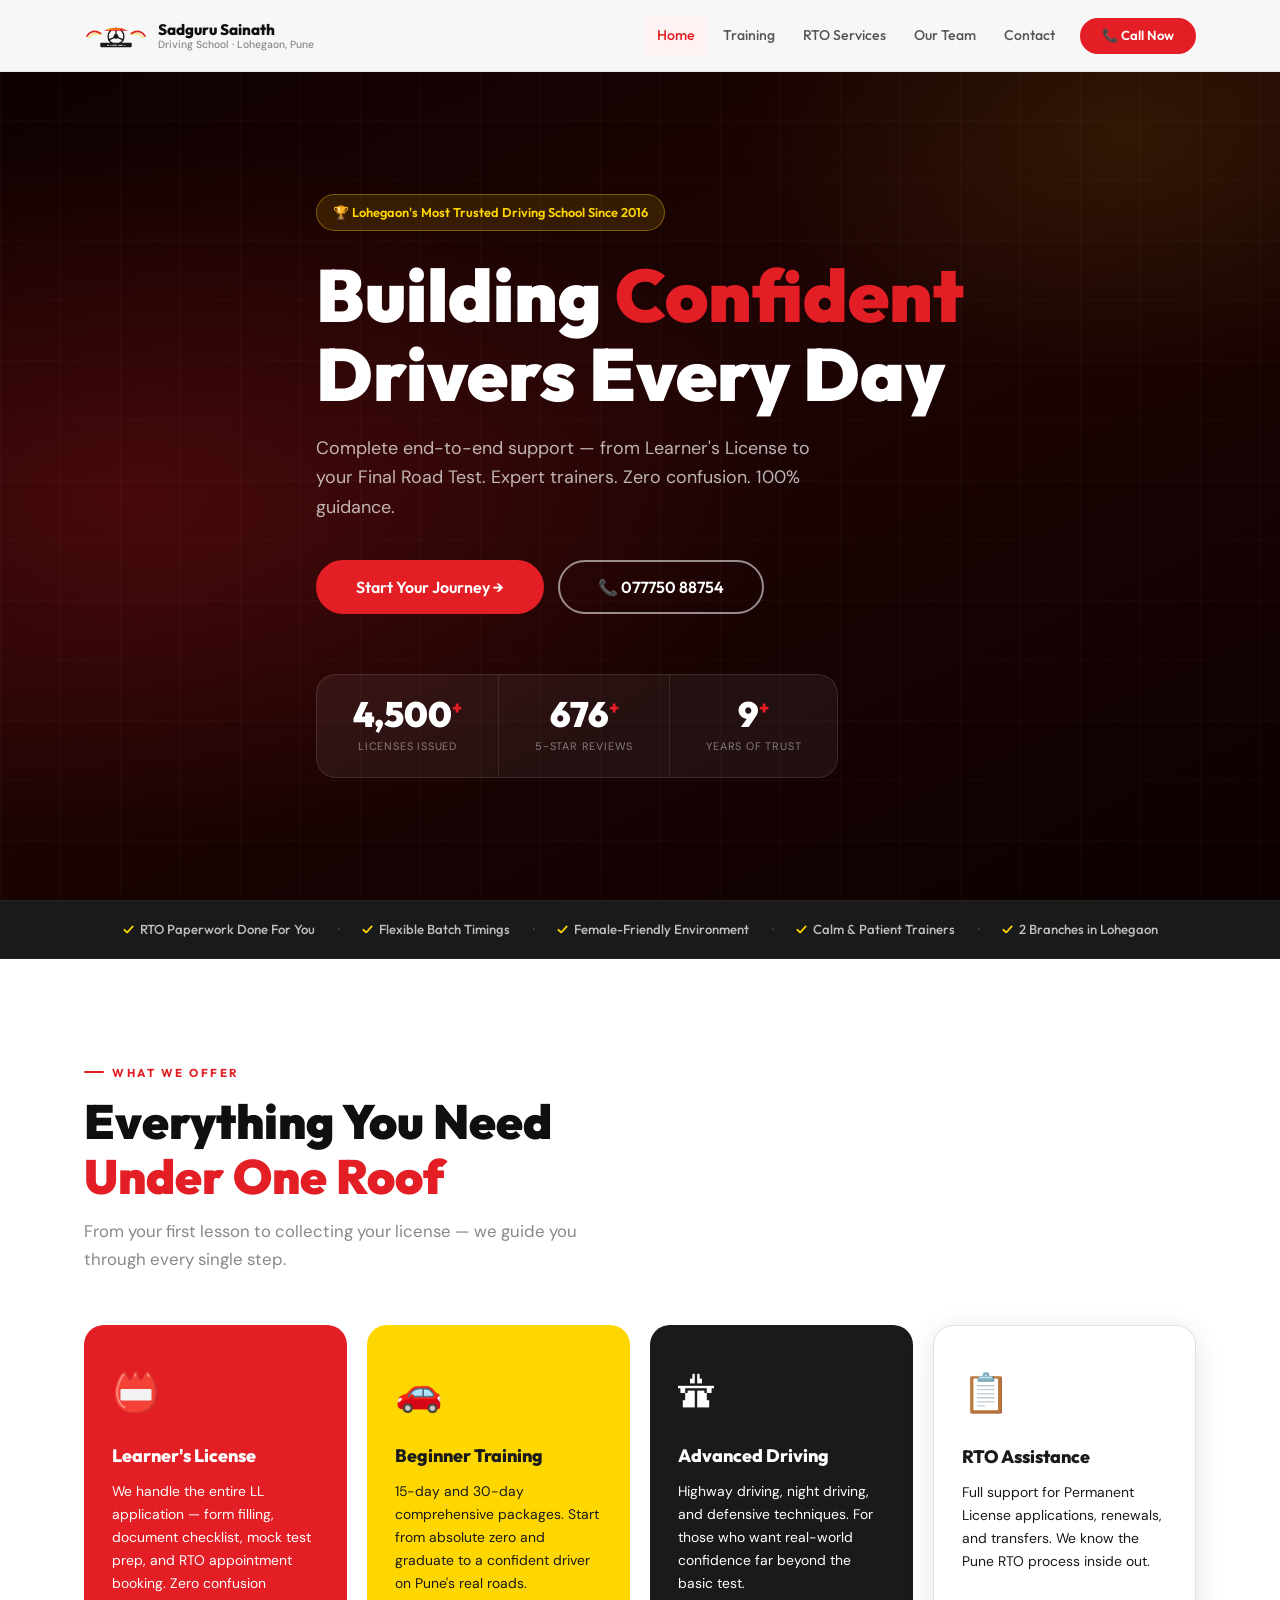
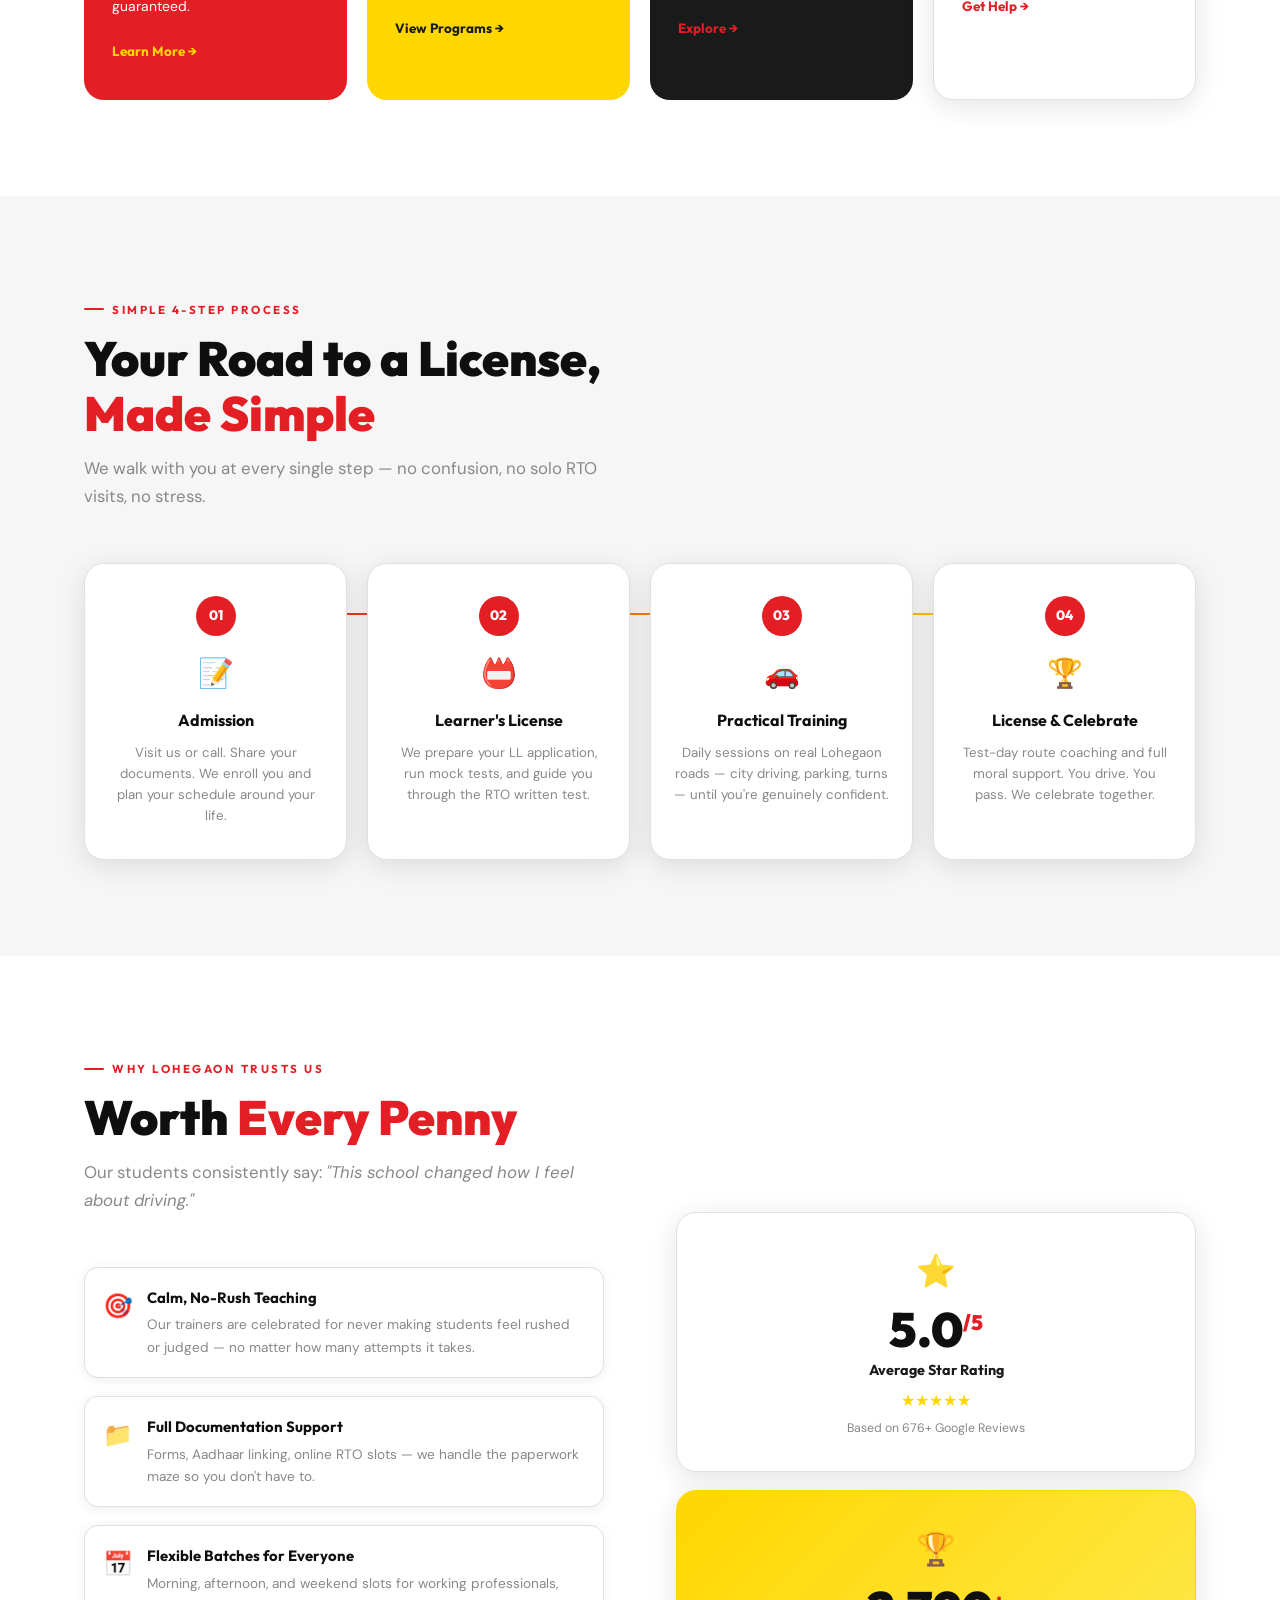
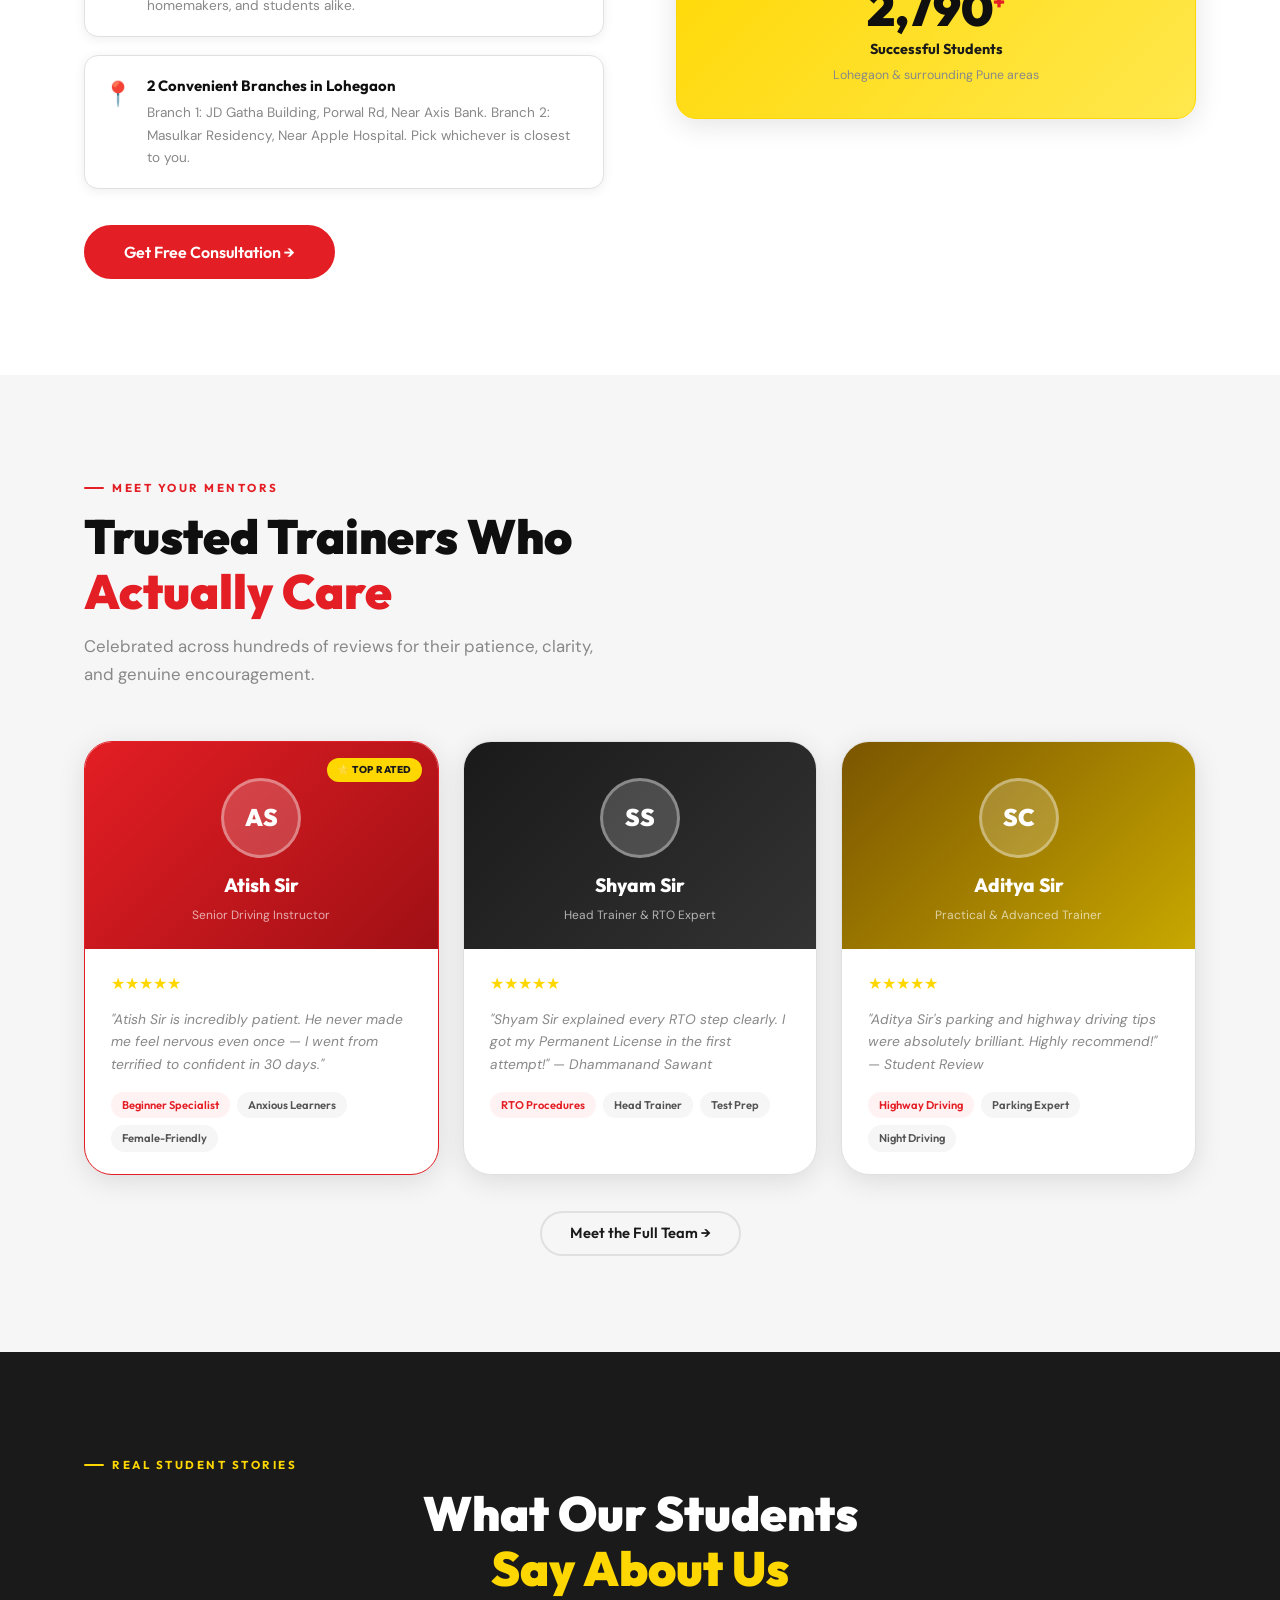
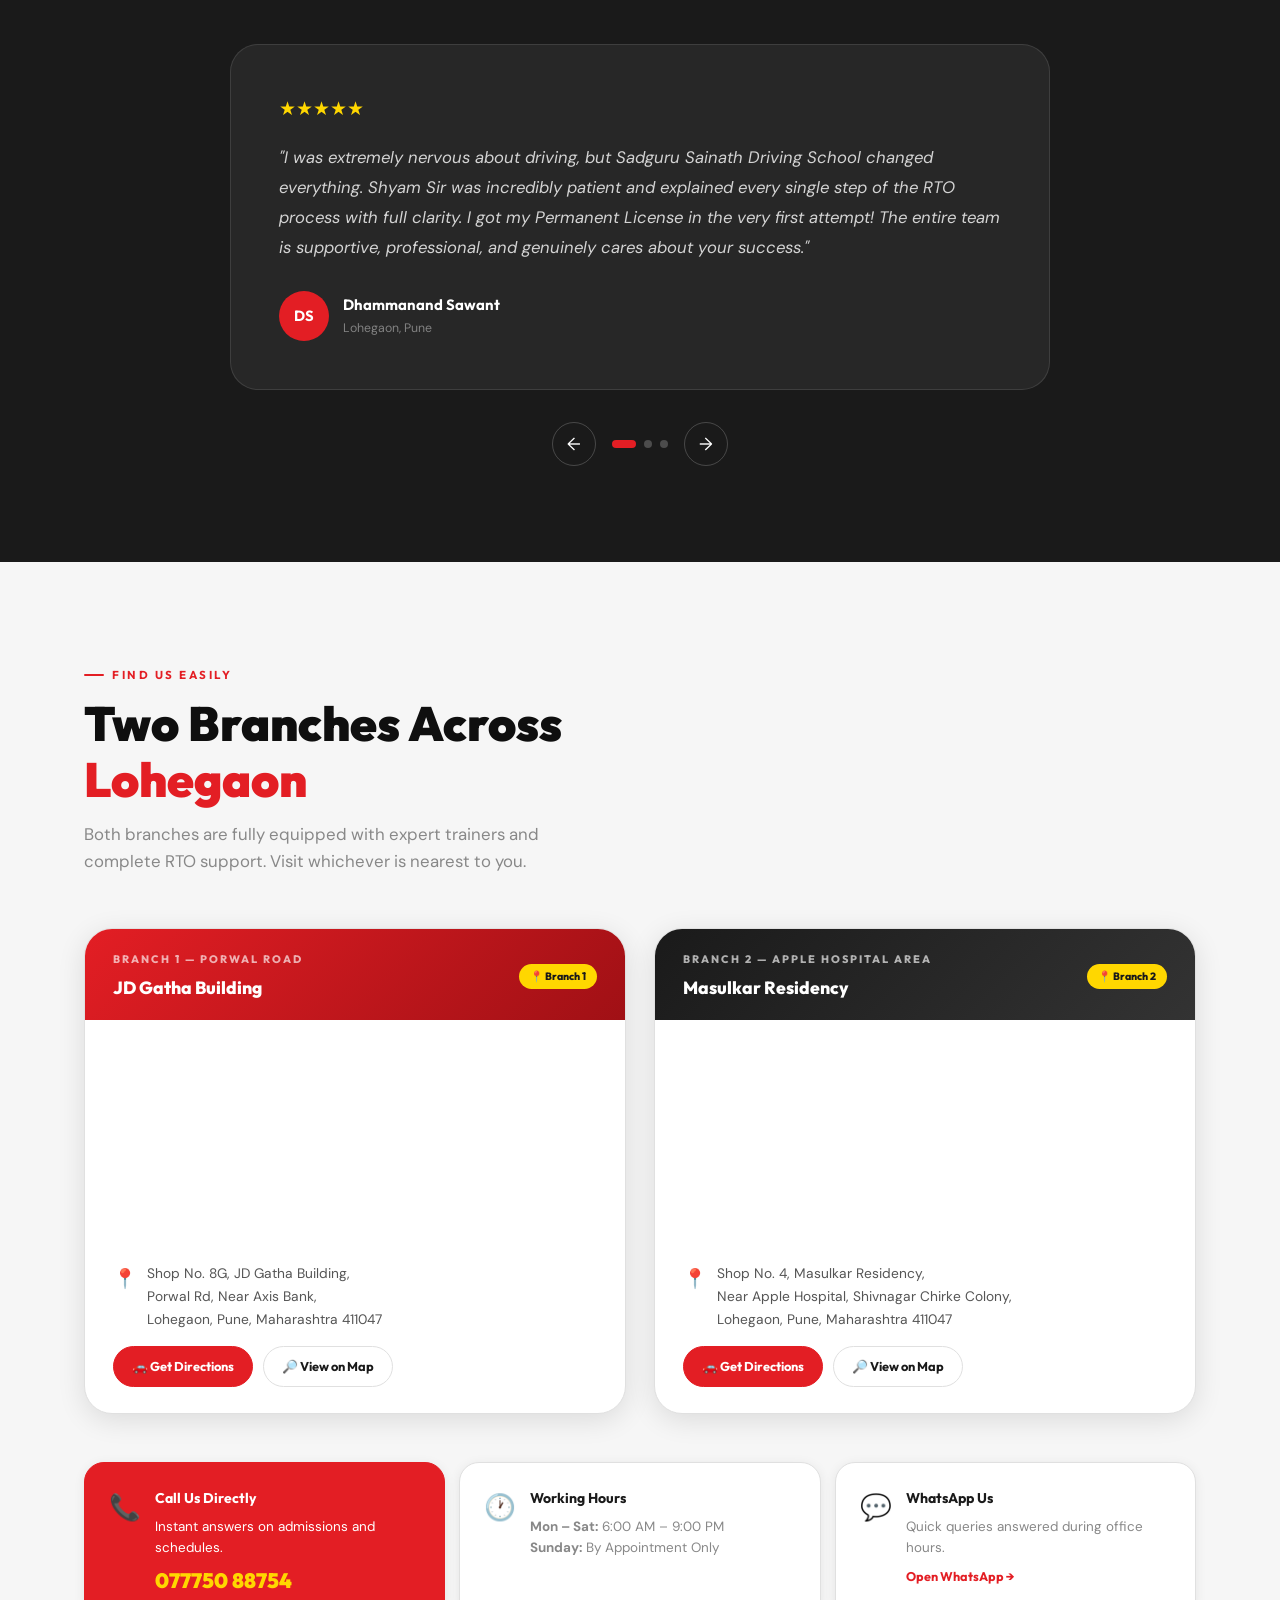
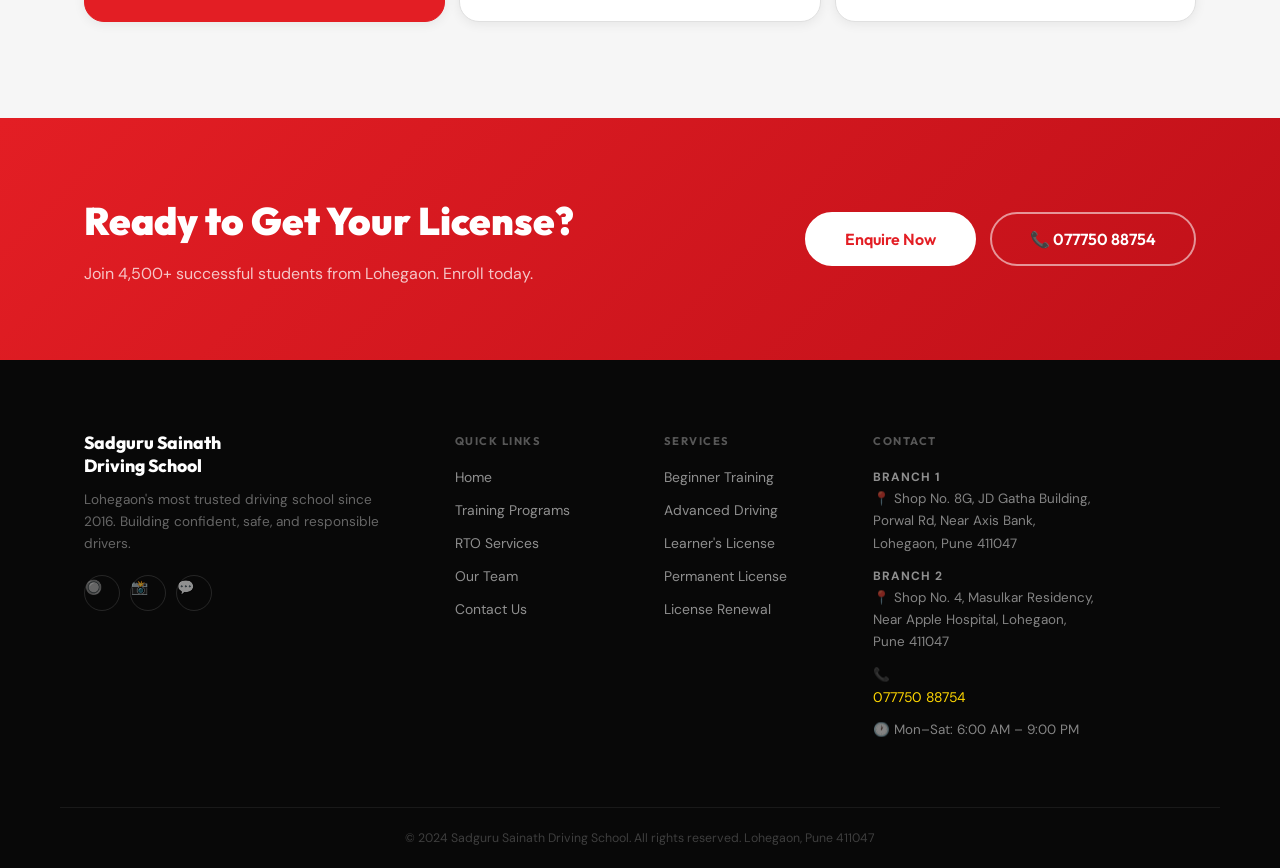
==== commit ffa7dff5: "Add files via upload" ====
--- a/index.html
+++ b/index.html
@@ -366,101 +366,107 @@
   <div class="container">
     <div class="section-label">Find Us Easily</div>
     <h2 class="section-heading">Two Branches Across<br><em>Lohegaon</em></h2>
-    <p class="section-sub">Both branches are fully equipped with expert trainers and complete RTO support.</p>
-
-    <!-- BRANCH CARDS — new clean design -->
-    <div class="branch-list">
+    <p class="section-sub">Both branches are fully equipped with expert trainers and complete RTO support. Visit whichever is nearest to you.</p>
+
+    <div class="branches-grid">
 
       <!-- BRANCH 1 -->
-      <div class="bl-card reveal">
-        <div class="bl-tag bl-tag-red">Branch 1</div>
-        <div class="bl-inner">
-          <!-- Left: info -->
-          <div class="bl-info">
-            <div class="bl-num">01</div>
-            <h3 class="bl-name">JD Gatha Building</h3>
-            <p class="bl-area">Porwal Road &mdash; Near Axis Bank</p>
-            <p class="bl-addr">Shop No. 8G, JD Gatha Building, Porwal Rd, Near Axis Bank, Lohegaon, Pune 411047</p>
-            <div class="bl-btns">
-              <a href="https://www.google.com/maps/dir/?api=1&destination=Shop+8G+JD+Gatha+Building+Porwal+Road+Lohegaon+Pune+411047"
-                 target="_blank" rel="noopener noreferrer" class="bl-btn bl-btn-primary">
-                &#128663; Get Directions
-              </a>
-              <a href="https://maps.google.com/?q=Shop+8G+JD+Gatha+Building+Porwal+Road+near+Axis+Bank+Lohegaon+Pune+411047"
-                 target="_blank" rel="noopener noreferrer" class="bl-btn">
-                &#128270; View on Map
-              </a>
-            </div>
-          </div>
-          <!-- Right: map -->
-          <div class="bl-map-wrap">
-            <iframe
-              src="https://www.google.com/maps/embed?pb=!1m18!1m12!1m3!1d3781.0!2d73.9282!3d18.5915!2m3!1f0!2f0!3f0!3m2!1i1024!2i768!4f13.1!3m3!1m2!1s0x0%3A0x0!2zMTjCsDM1JzI5LjQiTiA3M8KwNTUnNDEuNSJF!5e0!3m2!1sen!2sin!4v1700000000001"
-              allowfullscreen="" loading="lazy" referrerpolicy="no-referrer-when-downgrade"
-              title="Branch 1 - JD Gatha Building Porwal Road">
-            </iframe>
+      <div class="branch-card reveal">
+        <div class="branch-header branch-header-a">
+          <div>
+            <div class="branch-label">Branch 1 &mdash; Porwal Road</div>
+            <div class="branch-name">JD Gatha Building</div>
+          </div>
+          <span class="branch-badge">&#128205; Branch 1</span>
+        </div>
+        <iframe
+          class="branch-map"
+          src="https://www.google.com/maps/embed?pb=!1m18!1m12!1m3!1d3781.0!2d73.9282!3d18.5915!2m3!1f0!2f0!3f0!3m2!1i1024!2i768!4f13.1!3m3!1m2!1s0x0%3A0x0!2zMTjCsDM1JzI5LjQiTiA3M8KwNTUnNDEuNSJF!5e0!3m2!1sen!2sin!4v1700000000001!5m2!1sen!2sin"
+          allowfullscreen=""
+          loading="lazy"
+          referrerpolicy="no-referrer-when-downgrade"
+          title="Sadguru Sainath Driving School Branch 1 - JD Gatha Building, Porwal Road">
+        </iframe>
+        <div class="branch-body">
+          <div class="branch-address">
+            <div class="branch-address-icon">&#128205;</div>
+            <p>Shop No. 8G, JD Gatha Building,<br>Porwal Rd, Near Axis Bank,<br>Lohegaon, Pune, Maharashtra 411047</p>
+          </div>
+          <div class="branch-btns">
+            <a href="https://www.google.com/maps/dir/?api=1&destination=Shop+8G+JD+Gatha+Building+Porwal+Road+Lohegaon+Pune+411047"
+               target="_blank" rel="noopener noreferrer" class="branch-btn primary">
+              &#128663; Get Directions
+            </a>
+            <a href="https://maps.google.com/?q=Shop+8G+JD+Gatha+Building+Porwal+Road+near+Axis+Bank+Lohegaon+Pune+411047"
+               target="_blank" rel="noopener noreferrer" class="branch-btn">
+              &#128270; View on Map
+            </a>
           </div>
         </div>
       </div>
 
       <!-- BRANCH 2 -->
-      <div class="bl-card reveal">
-        <div class="bl-tag bl-tag-dark">Branch 2</div>
-        <div class="bl-inner">
-          <!-- Left: info -->
-          <div class="bl-info">
-            <div class="bl-num bl-num-dark">02</div>
-            <h3 class="bl-name">Masulkar Residency</h3>
-            <p class="bl-area">Near Apple Hospital &mdash; Shivnagar Chirke Colony</p>
-            <p class="bl-addr">Shop No. 4, Masulkar Residency, Near Apple Hospital, Shivnagar Chirke Colony, Lohegaon, Pune 411047</p>
-            <div class="bl-btns">
-              <a href="https://www.google.com/maps/dir/?api=1&destination=Shop+4+Masulkar+Residency+near+Apple+Hospital+Shivnagar+Chirke+Colony+Lohegaon+Pune+411047"
-                 target="_blank" rel="noopener noreferrer" class="bl-btn bl-btn-primary">
-                &#128663; Get Directions
-              </a>
-              <a href="https://maps.google.com/?q=Masulkar+Residency+near+Apple+Hospital+Shivnagar+Chirke+Colony+Lohegaon+Pune"
-                 target="_blank" rel="noopener noreferrer" class="bl-btn">
-                &#128270; View on Map
-              </a>
-            </div>
-          </div>
-          <!-- Right: map -->
-          <div class="bl-map-wrap">
-            <iframe
-              src="https://www.google.com/maps/embed?pb=!1m18!1m12!1m3!1d3781.134520967887!2d73.93040557503315!3d18.591086982523073!2m3!1f0!2f0!3f0!3m2!1i1024!2i768!4f13.1!3m3!1m2!1s0x3bc2c1498a329619%3A0x4fcbe02a7eb13c21!2sNew%20Shree%20Sainath%20Driving%20School!5e0!3m2!1sen!2sin!4v1700000000002"
-              allowfullscreen="" loading="lazy" referrerpolicy="no-referrer-when-downgrade"
-              title="Branch 2 - Masulkar Residency near Apple Hospital">
-            </iframe>
-          </div>
-        </div>
-      </div>
-
-    </div><!-- end branch-list -->
-
-    <!-- QUICK INFO ROW — redesigned as horizontal pills -->
-    <div class="quick-info-row">
-      <a href="tel:07775088754" class="qi-pill qi-pill-red">
-        <span class="qi-icon">&#128222;</span>
+      <div class="branch-card reveal">
+        <div class="branch-header branch-header-b">
+          <div>
+            <div class="branch-label">Branch 2 &mdash; Apple Hospital Area</div>
+            <div class="branch-name">Masulkar Residency</div>
+          </div>
+          <span class="branch-badge">&#128205; Branch 2</span>
+        </div>
+        <iframe
+          class="branch-map"
+          src="https://www.google.com/maps/embed?pb=!1m18!1m12!1m3!1d3781.134520967887!2d73.93040557503315!3d18.591086982523073!2m3!1f0!2f0!3f0!3m2!1i1024!2i768!4f13.1!3m3!1m2!1s0x3bc2c1498a329619%3A0x4fcbe02a7eb13c21!2sNew%20Shree%20Sainath%20Driving%20School!5e0!3m2!1sen!2sin!4v1700000000002!5m2!1sen!2sin"
+          allowfullscreen=""
+          loading="lazy"
+          referrerpolicy="no-referrer-when-downgrade"
+          title="Sadguru Sainath Driving School Branch 2 - Masulkar Residency, near Apple Hospital">
+        </iframe>
+        <div class="branch-body">
+          <div class="branch-address">
+            <div class="branch-address-icon">&#128205;</div>
+            <p>Shop No. 4, Masulkar Residency,<br>Near Apple Hospital, Shivnagar Chirke Colony,<br>Lohegaon, Pune, Maharashtra 411047</p>
+          </div>
+          <div class="branch-btns">
+            <a href="https://www.google.com/maps/dir/?api=1&destination=Shop+4+Masulkar+Residency+near+Apple+Hospital+Shivnagar+Chirke+Colony+Lohegaon+Pune+411047"
+               target="_blank" rel="noopener noreferrer" class="branch-btn primary">
+              &#128663; Get Directions
+            </a>
+            <a href="https://maps.google.com/?q=Masulkar+Residency+near+Apple+Hospital+Shivnagar+Chirke+Colony+Lohegaon+Pune+411047"
+               target="_blank" rel="noopener noreferrer" class="branch-btn">
+              &#128270; View on Map
+            </a>
+          </div>
+        </div>
+      </div>
+
+    </div><!-- end branches-grid -->
+
+    <!-- QUICK INFO STRIP -->
+    <div class="info-cards" style="display:grid;grid-template-columns:repeat(3,1fr);gap:14px;">
+      <div class="info-card red-card reveal">
+        <div class="info-icon">&#128222;</div>
         <div>
-          <div class="qi-label">Call Us Now</div>
-          <div class="qi-value">077750 88754</div>
-        </div>
-      </a>
-      <div class="qi-pill">
-        <span class="qi-icon">&#128336;</span>
+          <h4>Call Us Directly</h4>
+          <p>Instant answers on admissions and schedules.</p>
+          <a href="tel:07775088754" class="ic-phone">077750 88754</a>
+        </div>
+      </div>
+      <div class="info-card reveal">
+        <div class="info-icon">&#128336;</div>
         <div>
-          <div class="qi-label">Working Hours</div>
-          <div class="qi-value">Mon&ndash;Sat: 6 AM &ndash; 9 PM</div>
-        </div>
-      </div>
-      <a href="https://wa.me/917775088754?text=Hi%20Sadguru%20Sainath%20Driving%20School%2C%20I%20want%20to%20enquire%20about%20classes."
-         target="_blank" rel="noopener noreferrer" class="qi-pill qi-pill-green">
-        <span class="qi-icon">&#128172;</span>
+          <h4>Working Hours</h4>
+          <p><strong>Mon &ndash; Sat:</strong> 6:00 AM &ndash; 9:00 PM<br><strong>Sunday:</strong> By Appointment Only</p>
+        </div>
+      </div>
+      <div class="info-card reveal">
+        <div class="info-icon">&#128172;</div>
         <div>
-          <div class="qi-label">WhatsApp Us</div>
-          <div class="qi-value">Chat Now &#8594;</div>
-        </div>
-      </a>
+          <h4>WhatsApp Us</h4>
+          <p>Quick queries answered during office hours.</p>
+          <a href="https://wa.me/917775088754?text=Hi%20Sadguru%20Sainath%20Driving%20School%2C%20I%20want%20to%20enquire%20about%20classes." target="_blank" rel="noopener noreferrer" class="ic-link">Open WhatsApp &#8594;</a>
+        </div>
+      </div>
     </div>
 
   </div>
--- a/style.css
+++ b/style.css
@@ -1530,41 +1530,8 @@
 }
 
 /* ============================================================
-   RESPONSIVE — ALL BREAKPOINTS CONSOLIDATED
-   ============================================================ */
-
-/* --- Base styles for new components --- */
-
-/* 3-col info strip (homepage, below branch maps) */
-.info-strip-3 {
-  display: grid;
-  grid-template-columns: repeat(3, 1fr);
-  gap: 14px;
-}
-
-/* Stats bar (team page) */
-.stats-bar {
-  display: grid;
-  grid-template-columns: repeat(4, 1fr);
-  background: rgba(255,255,255,0.06);
-  border: 1px solid rgba(255,255,255,0.10);
-  border-radius: 20px;
-  overflow: hidden;
-  width: 100%;
-  max-width: 760px;
-  margin: 0 auto;
-}
-.stats-bar-block {
-  padding: 28px 24px;
-  text-align: center;
-  border-right: 1px solid rgba(255,255,255,0.09);
-  min-width: 0;
-}
-.stats-bar-block:last-child {
-  border-right: none;
-}
-
-/* --- 1024px — Tablets --- */
+   RESPONSIVE
+   ============================================================ */
 @media (max-width: 1024px) {
   .services-grid    { grid-template-columns: repeat(2, 1fr); }
   .process-grid     { grid-template-columns: repeat(2, 1fr); }
@@ -1574,21 +1541,10 @@
   .values-grid      { grid-template-columns: repeat(2, 1fr); }
   .modules-grid     { grid-template-columns: repeat(2, 1fr); }
   .pricing-grid     { grid-template-columns: 1fr; max-width: 460px; margin: 0 auto; }
-  .trainers-grid    { grid-template-columns: repeat(2, 1fr); }
-  .info-strip-3     { grid-template-columns: 1fr; }
-  .stats-bar        { grid-template-columns: repeat(2, 1fr); }
-  .stats-bar-block  { border-bottom: 1px solid rgba(255,255,255,0.09); }
-  .stats-bar-block:nth-child(even) { border-right: none; }
-  .stats-bar-block:nth-last-child(-n+2) { border-bottom: none; }
-}
-
-/* --- 768px — Mobile --- */
+}
+
 @media (max-width: 768px) {
   .section { padding: 64px 0; }
-
-  /* Prevent horizontal overflow globally */
-  html, body { overflow-x: hidden; }
-  .container  { overflow-x: hidden; }
 
   /* Mobile nav */
   .main-nav {
@@ -1606,7 +1562,6 @@
   .main-nav.nav-open { display: flex; }
   .hamburger { display: flex; }
 
-  /* Hero */
   .hero-stats {
     flex-direction: column;
     width: 100%;
@@ -1621,66 +1576,45 @@
     width: 100%;
   }
   .stat-block:last-child { border-bottom: none; }
-  .stat-lbl   { margin-top: 0; }
-  .hero-ctas  { flex-direction: column; }
+  .stat-lbl { margin-top: 0; }
+  .hero-ctas { flex-direction: column; }
   .hero-ctas .btn { width: 100%; }
 
-  /* All grids → single column */
   .services-grid    { grid-template-columns: 1fr; }
   .process-grid     { grid-template-columns: 1fr; }
   .trainers-grid    { grid-template-columns: 1fr; }
   .location-grid    { grid-template-columns: 1fr; }
+  .map-box          { height: 280px; }
   .rto-grid         { grid-template-columns: 1fr; }
   .contact-layout   { grid-template-columns: 1fr; }
+  .form-card        { padding: 28px 20px; }
+  .form-row         { grid-template-columns: 1fr; }
+  .values-grid      { grid-template-columns: 1fr 1fr; }
   .modules-grid     { grid-template-columns: 1fr; }
   .footer-grid      { grid-template-columns: 1fr; gap: 28px; }
-  .branches-grid    { grid-template-columns: 1fr; }
-  .contact-branches { grid-template-columns: 1fr; }
-  .info-strip-3     { grid-template-columns: 1fr; }
-  .stats-bar        { grid-template-columns: repeat(2, 1fr); border-radius: 16px; }
-  .stats-bar-block  { padding: 18px 14px; border-bottom: 1px solid rgba(255,255,255,0.09); }
-  .stats-bar-block:nth-child(even)      { border-right: none; }
-  .stats-bar-block:nth-last-child(-n+2) { border-bottom: none; }
-
-  .values-grid      { grid-template-columns: 1fr 1fr; }
-  .map-box          { height: 280px; }
-
-  /* Form */
-  .form-card { padding: 28px 20px; }
-  .form-row  { grid-template-columns: 1fr; }
-
-  /* Branch buttons */
-  .branch-btns { flex-direction: column; }
-
-  /* CTA strip */
-  .cta-strip-inner { flex-direction: column; text-align: center; }
-  .cta-btns { justify-content: center; flex-direction: column; align-items: center; }
-
-  /* Testimonials */
+
+  .cta-strip-inner  { flex-direction: column; text-align: center; }
+  .cta-btns         { justify-content: center; flex-direction: column; align-items: center; }
+
   .testimonial-card { padding: 28px 20px; }
 
-  /* Sticky call pill */
+
   .sticky-call { display: flex; align-items: center; justify-content: center; gap: 8px; }
-
-  /* Thank you */
+  /* No body padding needed — button floats above content */
+
   .ty-card { padding: 44px 24px; }
   .ty-btns { flex-direction: column; align-items: center; }
   .ty-btns .btn { width: 100%; }
 
-  /* Trust bar */
   .trust-sep { display: none; }
   .trust-bar-inner { gap: 8px 14px; }
 }
 
-/* --- 480px — Small phones --- */
 @media (max-width: 480px) {
   .container { padding: 0 16px; }
-  .values-grid      { grid-template-columns: 1fr; }
-  .stats-bar        { grid-template-columns: 1fr; }
-  .stats-bar-block  { border-right: none; border-bottom: 1px solid rgba(255,255,255,0.09); }
-  .stats-bar-block:last-child { border-bottom: none; }
+  .values-grid { grid-template-columns: 1fr; }
   .docs-table th,
-  .docs-table td    { padding: 10px 12px; font-size: 0.8rem; }
+  .docs-table td { padding: 10px 12px; font-size: 0.8rem; }
 }
 
 /* ============================================================
@@ -1869,4 +1803,8 @@
 .cbranch-link.red { background: var(--red); color: var(--white); border-color: var(--red); }
 .cbranch-link.red:hover { background: var(--red-dark); border-color: var(--red-dark); }
 
-/* Branches and contact maps mobile — handled in main @media block below */
+@media (max-width: 768px) {
+  .branches-grid  { grid-template-columns: 1fr; }
+  .contact-branches { grid-template-columns: 1fr; }
+  .branch-btns { flex-direction: column; }
+}
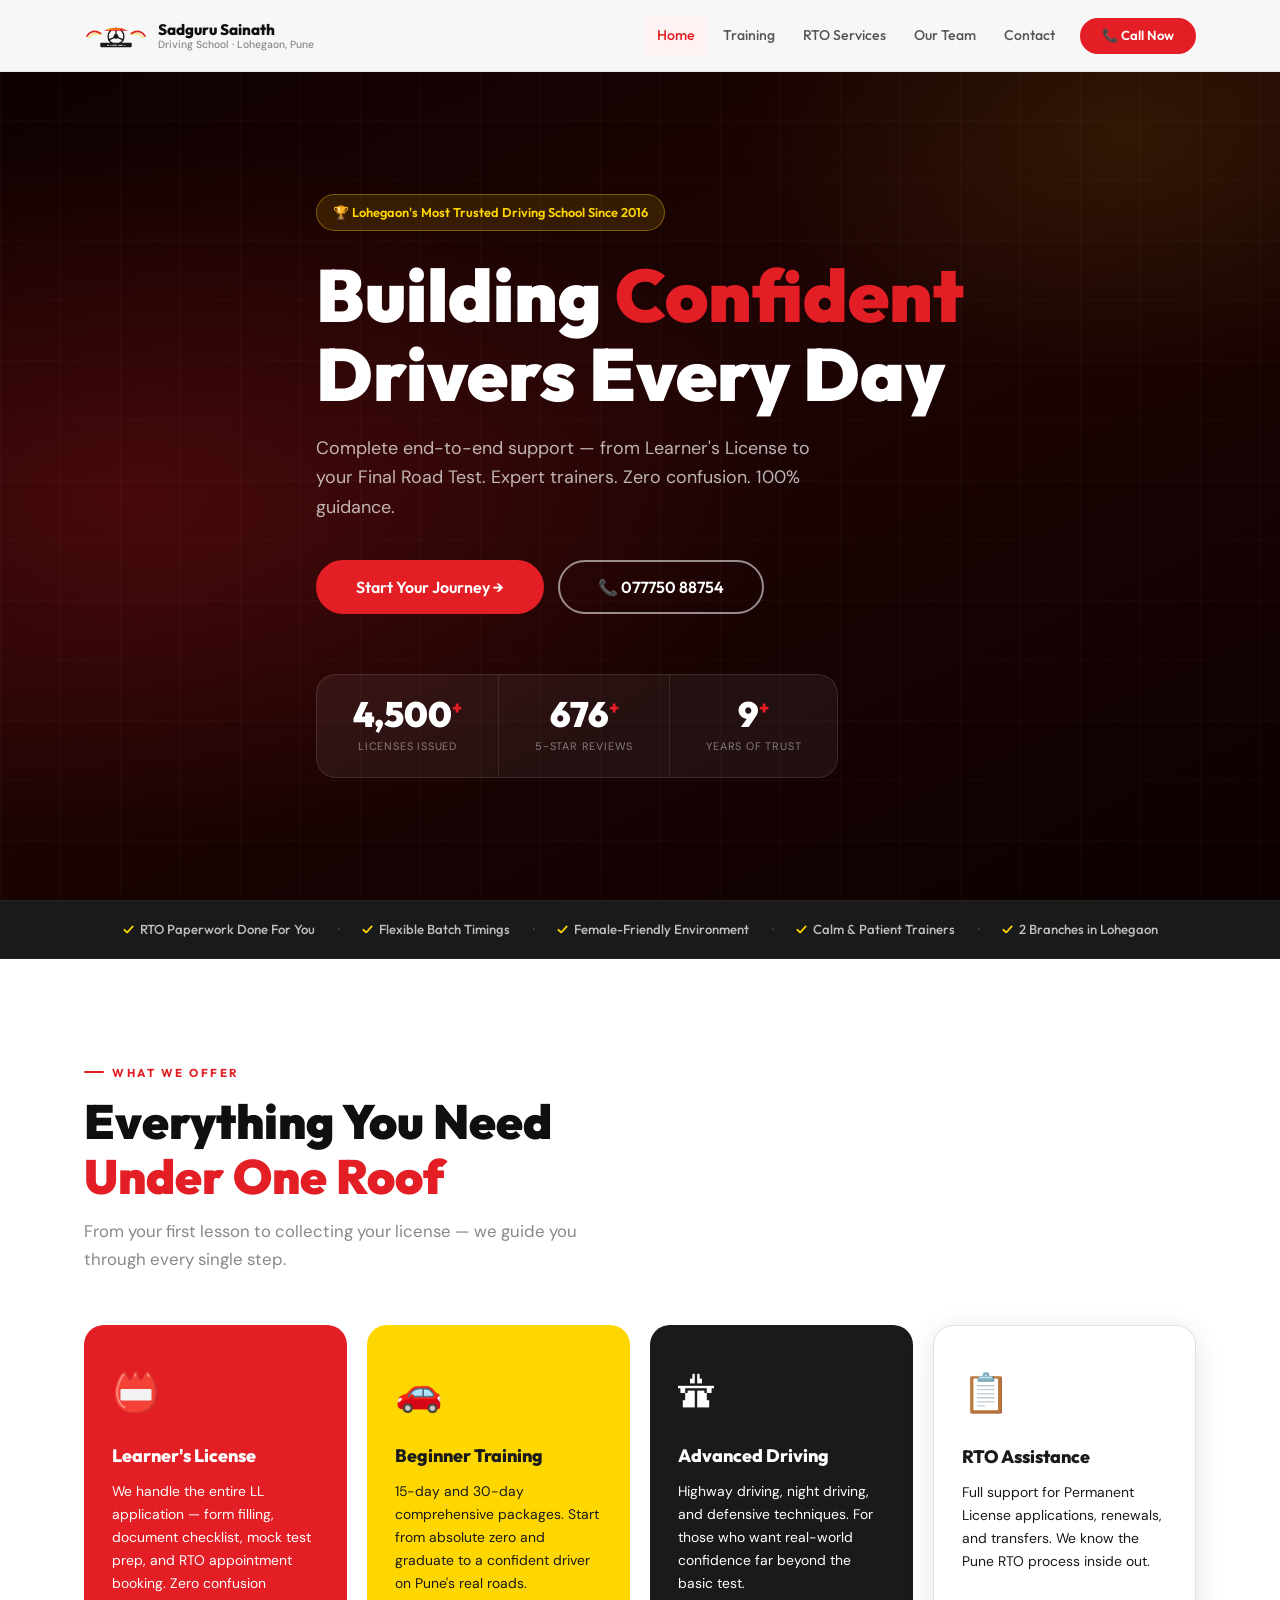
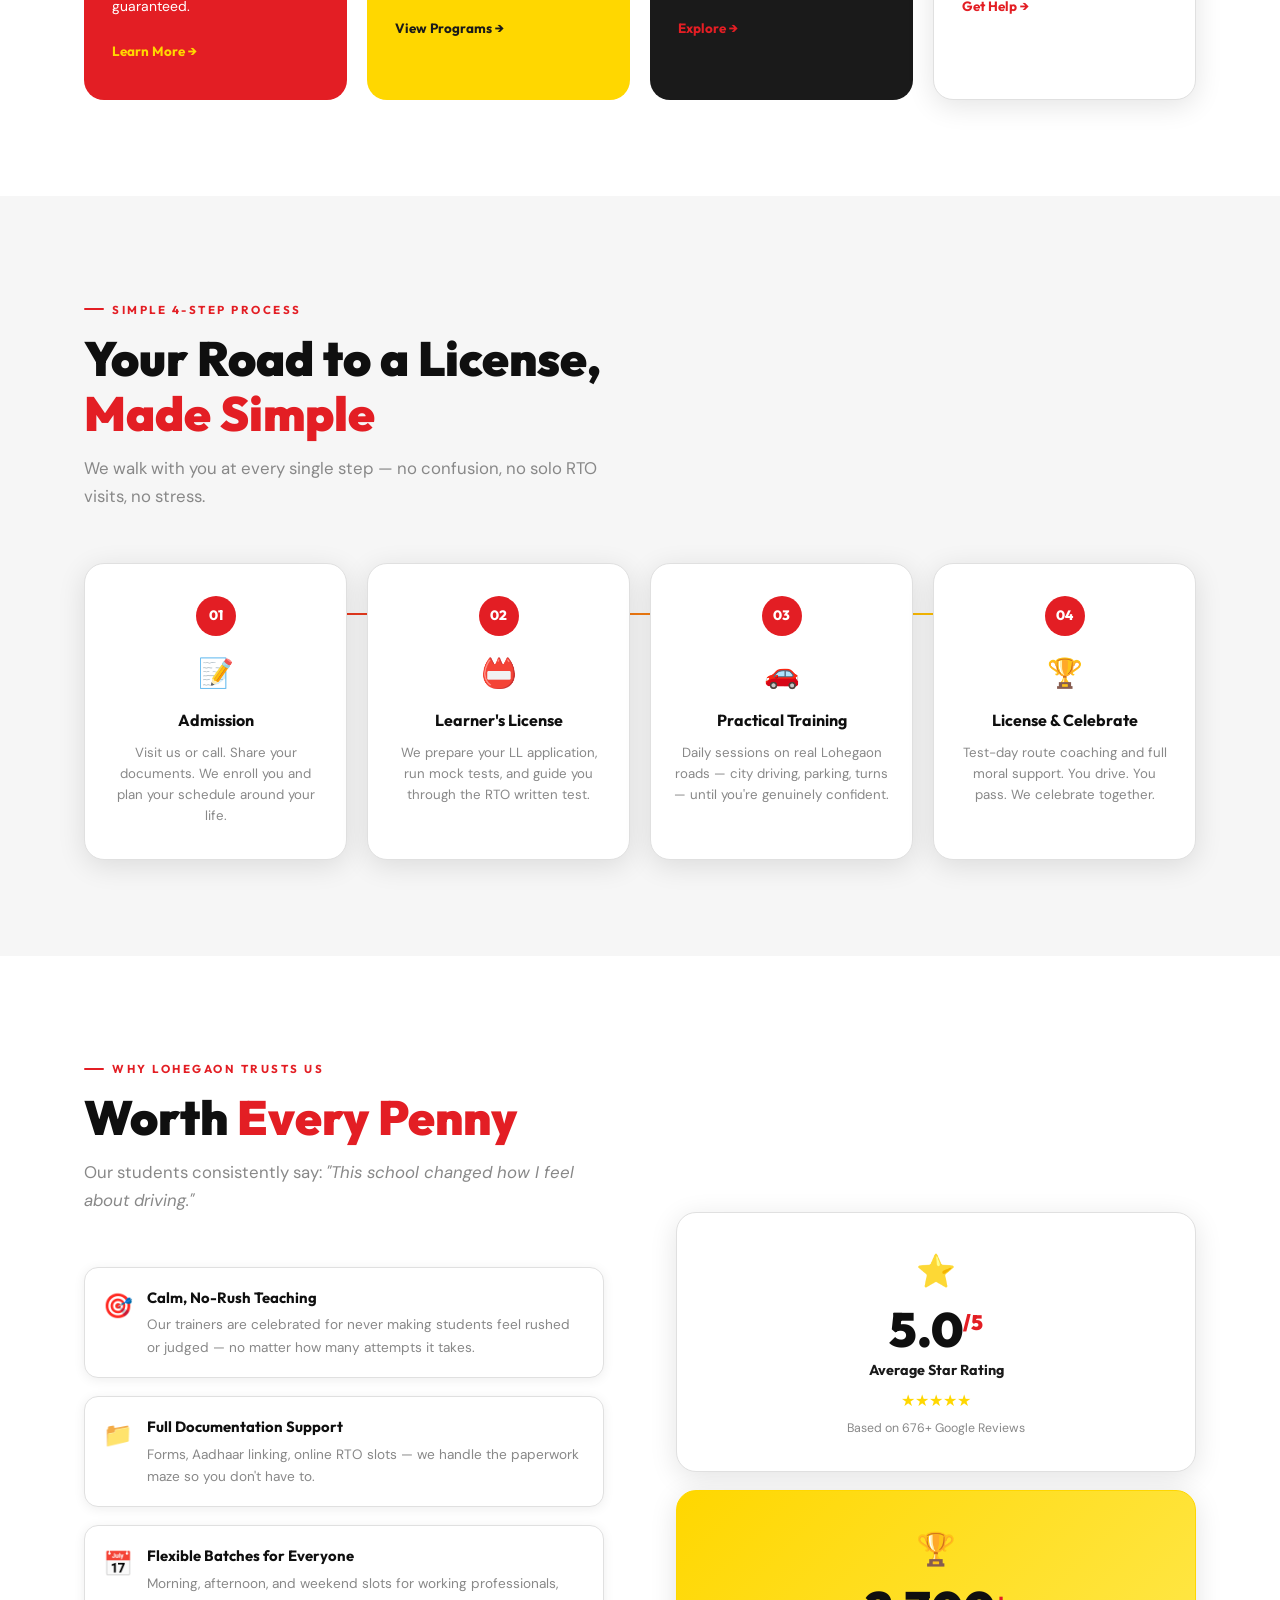
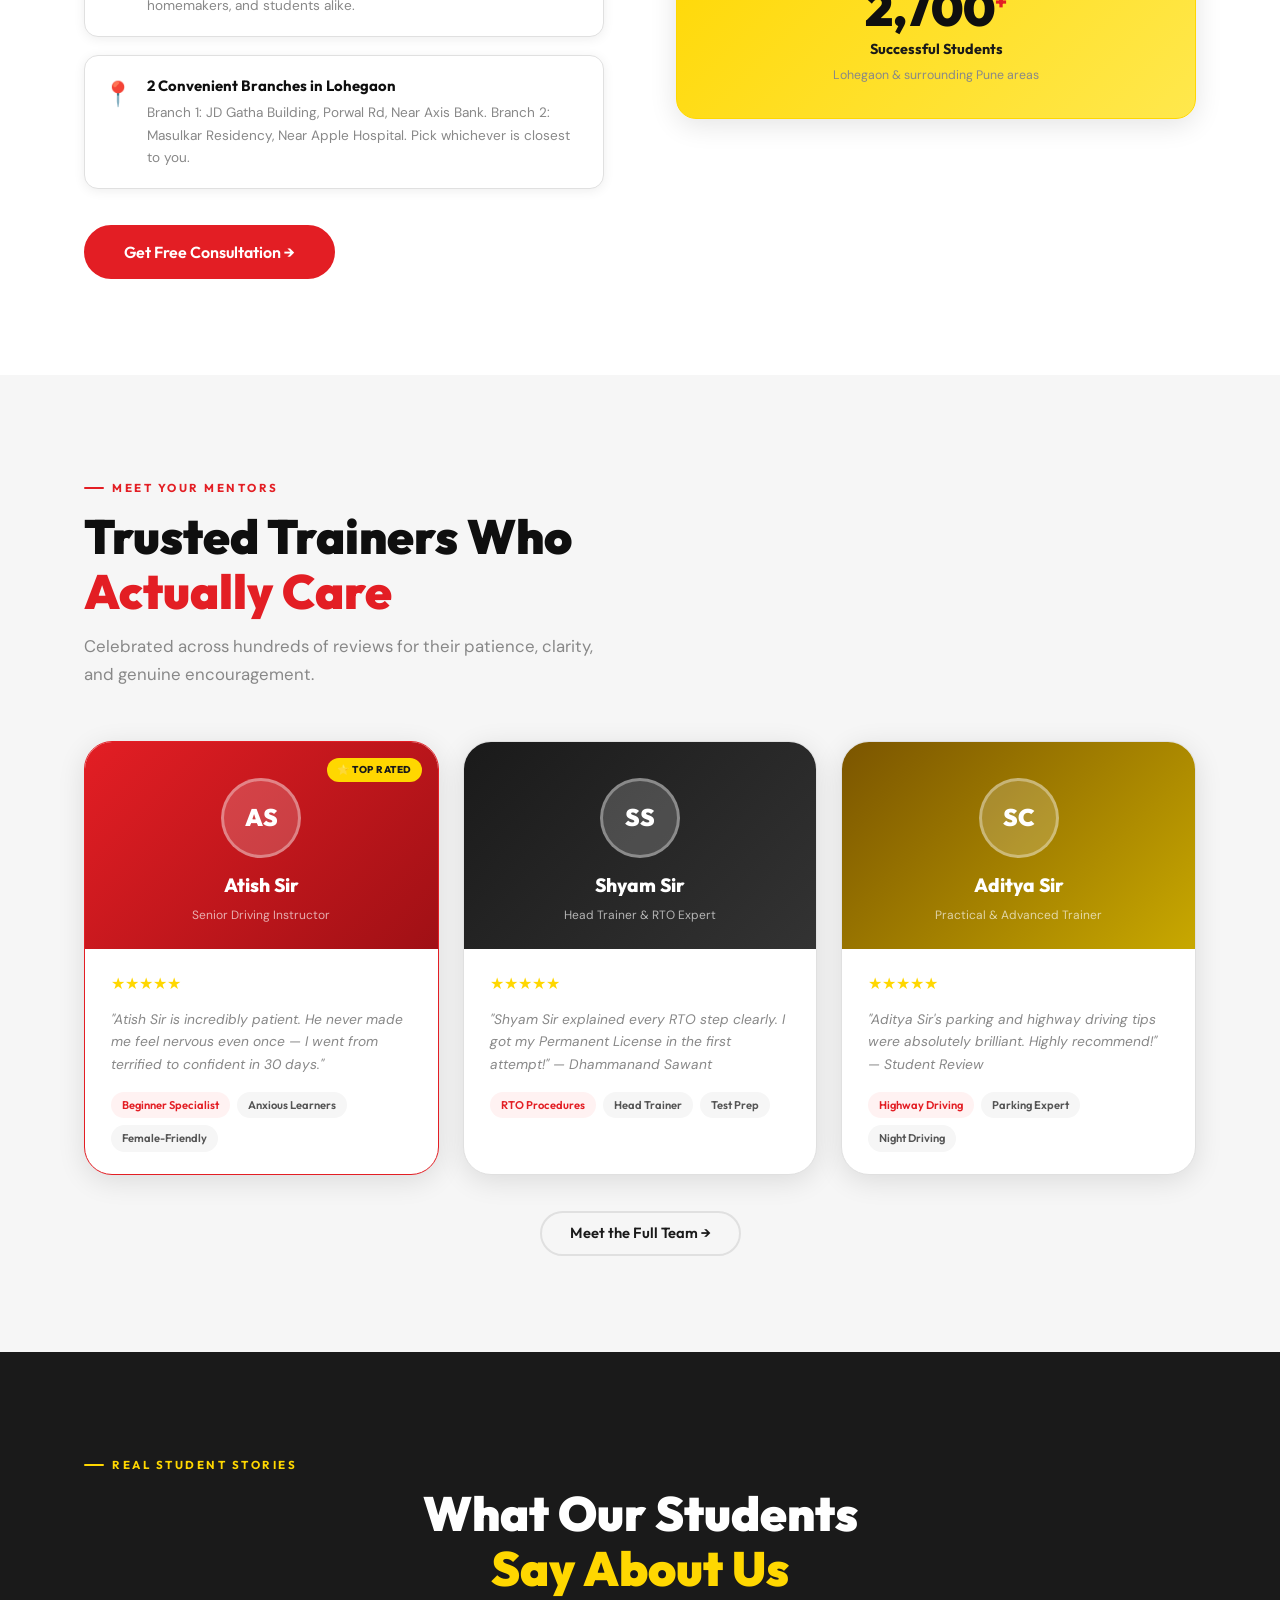
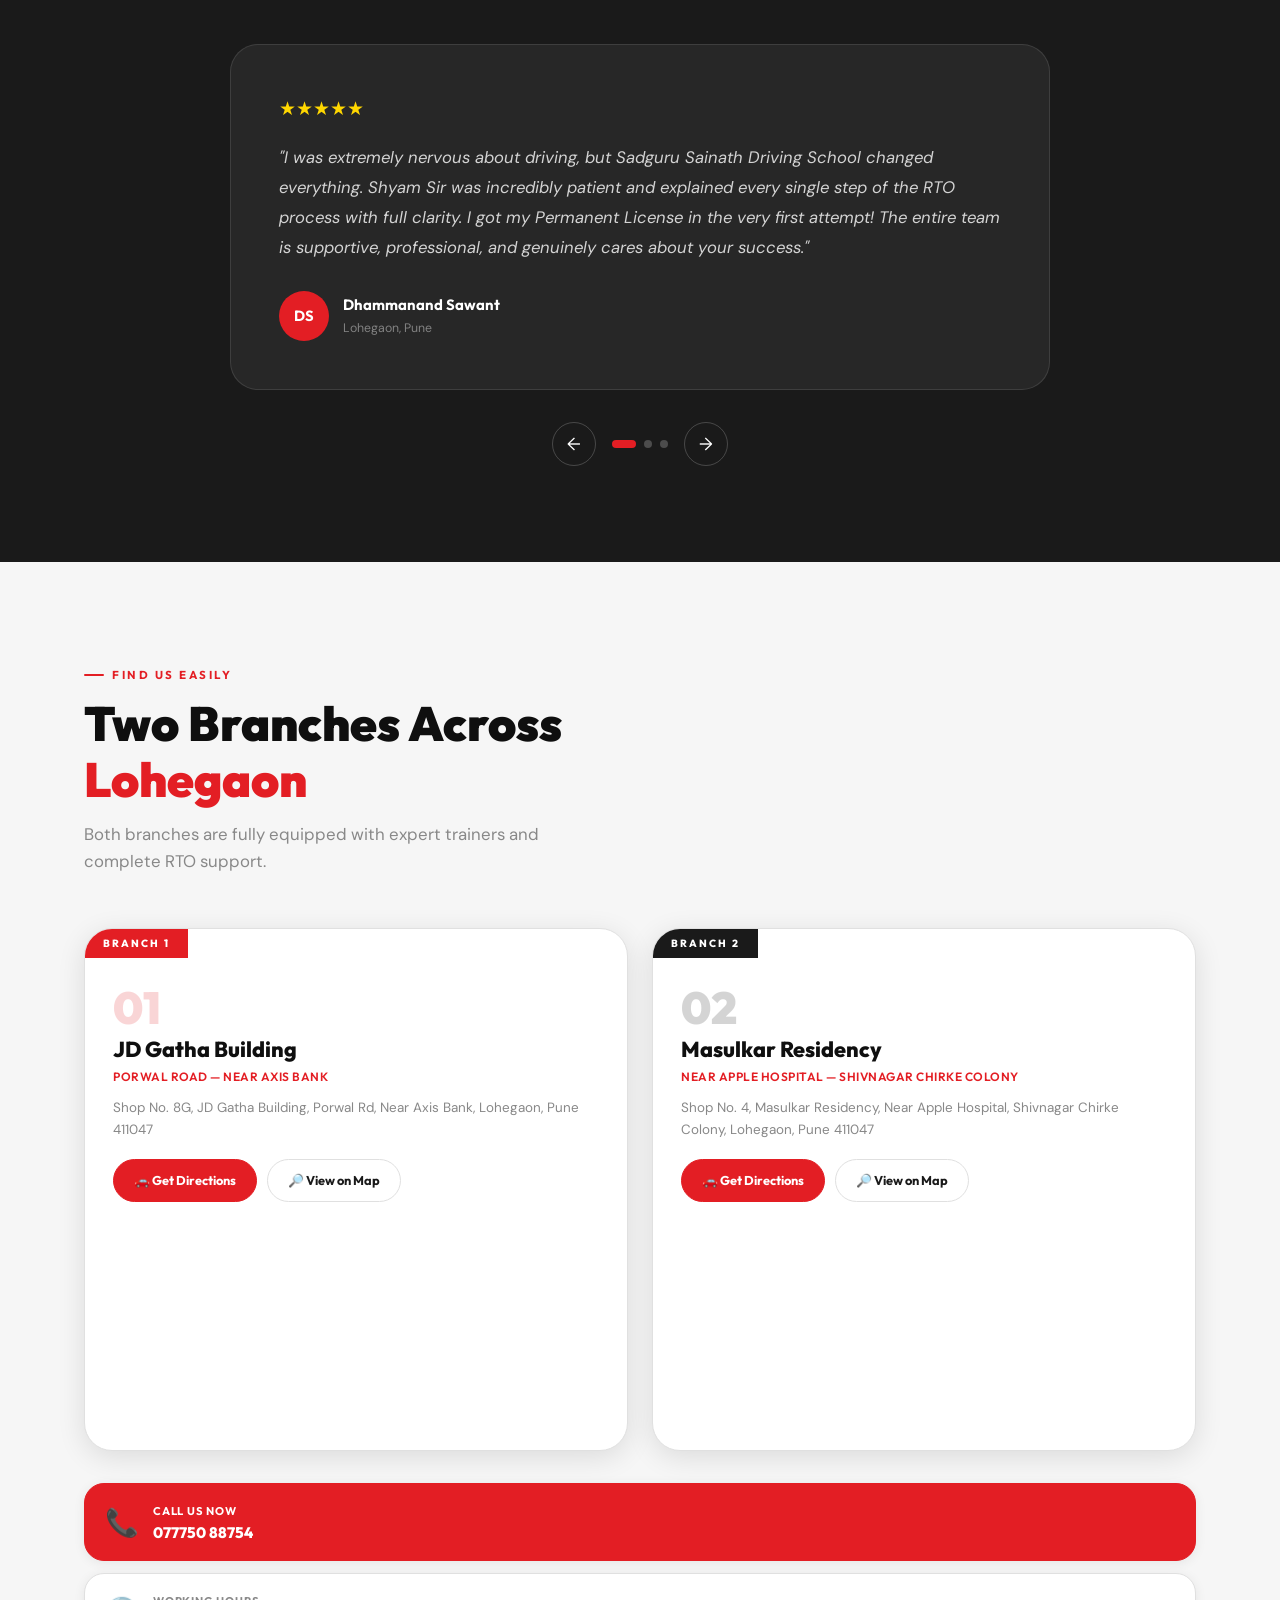
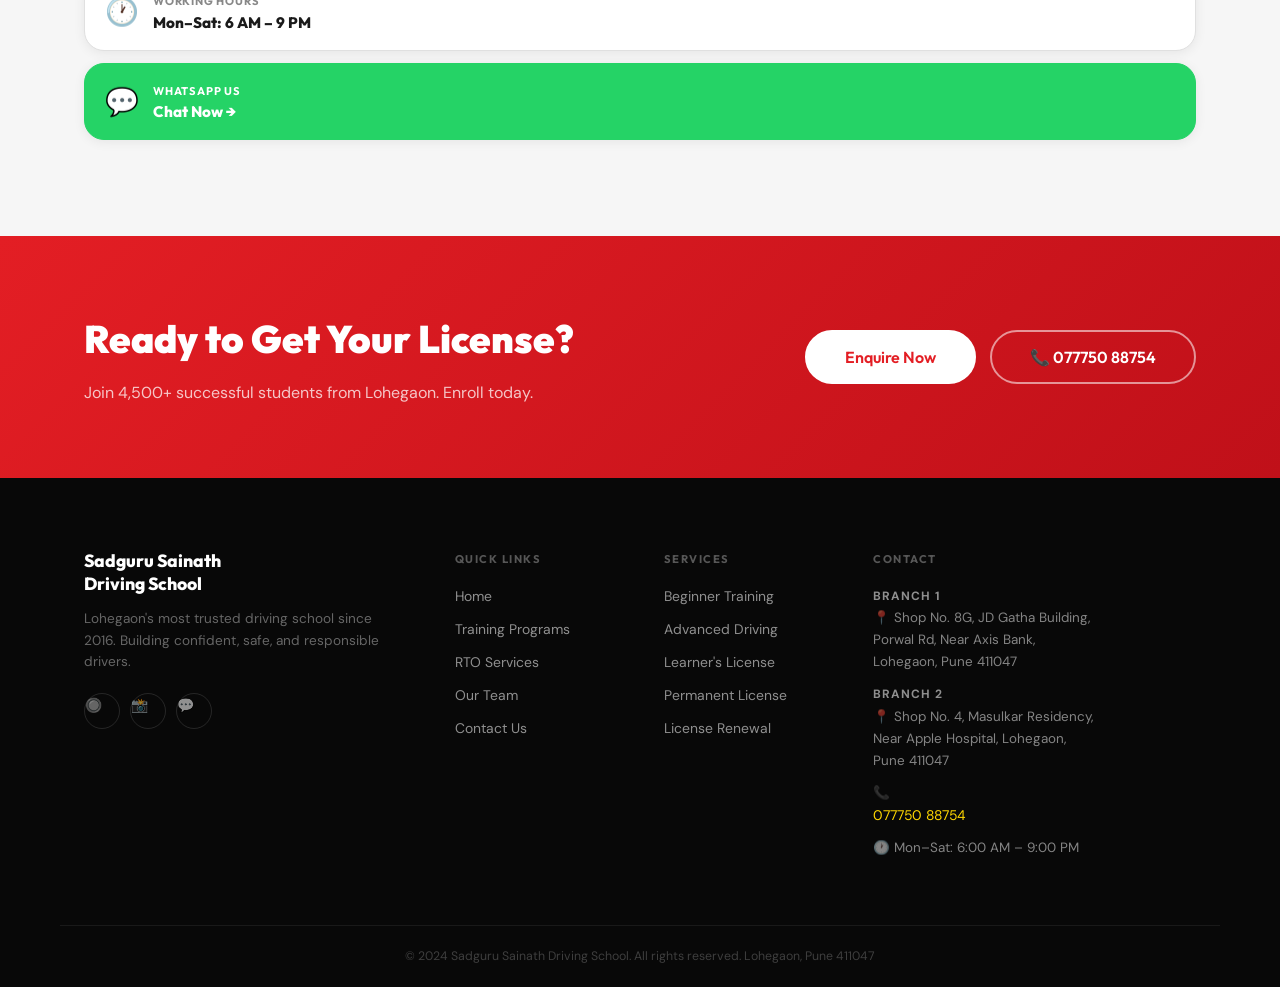
==== commit c97a2a7e: "Add files via upload" ====
--- a/index.html
+++ b/index.html
@@ -366,107 +366,101 @@
   <div class="container">
     <div class="section-label">Find Us Easily</div>
     <h2 class="section-heading">Two Branches Across<br><em>Lohegaon</em></h2>
-    <p class="section-sub">Both branches are fully equipped with expert trainers and complete RTO support. Visit whichever is nearest to you.</p>
-
-    <div class="branches-grid">
+    <p class="section-sub">Both branches are fully equipped with expert trainers and complete RTO support.</p>
+
+    <!-- BRANCH CARDS — new clean design -->
+    <div class="branch-list">
 
       <!-- BRANCH 1 -->
-      <div class="branch-card reveal">
-        <div class="branch-header branch-header-a">
-          <div>
-            <div class="branch-label">Branch 1 &mdash; Porwal Road</div>
-            <div class="branch-name">JD Gatha Building</div>
-          </div>
-          <span class="branch-badge">&#128205; Branch 1</span>
-        </div>
-        <iframe
-          class="branch-map"
-          src="https://www.google.com/maps/embed?pb=!1m18!1m12!1m3!1d3781.0!2d73.9282!3d18.5915!2m3!1f0!2f0!3f0!3m2!1i1024!2i768!4f13.1!3m3!1m2!1s0x0%3A0x0!2zMTjCsDM1JzI5LjQiTiA3M8KwNTUnNDEuNSJF!5e0!3m2!1sen!2sin!4v1700000000001!5m2!1sen!2sin"
-          allowfullscreen=""
-          loading="lazy"
-          referrerpolicy="no-referrer-when-downgrade"
-          title="Sadguru Sainath Driving School Branch 1 - JD Gatha Building, Porwal Road">
-        </iframe>
-        <div class="branch-body">
-          <div class="branch-address">
-            <div class="branch-address-icon">&#128205;</div>
-            <p>Shop No. 8G, JD Gatha Building,<br>Porwal Rd, Near Axis Bank,<br>Lohegaon, Pune, Maharashtra 411047</p>
-          </div>
-          <div class="branch-btns">
-            <a href="https://www.google.com/maps/dir/?api=1&destination=Shop+8G+JD+Gatha+Building+Porwal+Road+Lohegaon+Pune+411047"
-               target="_blank" rel="noopener noreferrer" class="branch-btn primary">
-              &#128663; Get Directions
-            </a>
-            <a href="https://maps.google.com/?q=Shop+8G+JD+Gatha+Building+Porwal+Road+near+Axis+Bank+Lohegaon+Pune+411047"
-               target="_blank" rel="noopener noreferrer" class="branch-btn">
-              &#128270; View on Map
-            </a>
+      <div class="bl-card reveal">
+        <div class="bl-tag bl-tag-red">Branch 1</div>
+        <div class="bl-inner">
+          <!-- Left: info -->
+          <div class="bl-info">
+            <div class="bl-num">01</div>
+            <h3 class="bl-name">JD Gatha Building</h3>
+            <p class="bl-area">Porwal Road &mdash; Near Axis Bank</p>
+            <p class="bl-addr">Shop No. 8G, JD Gatha Building, Porwal Rd, Near Axis Bank, Lohegaon, Pune 411047</p>
+            <div class="bl-btns">
+              <a href="https://www.google.com/maps/dir/?api=1&destination=Shop+8G+JD+Gatha+Building+Porwal+Road+Lohegaon+Pune+411047"
+                 target="_blank" rel="noopener noreferrer" class="bl-btn bl-btn-primary">
+                &#128663; Get Directions
+              </a>
+              <a href="https://maps.google.com/?q=Shop+8G+JD+Gatha+Building+Porwal+Road+near+Axis+Bank+Lohegaon+Pune+411047"
+                 target="_blank" rel="noopener noreferrer" class="bl-btn">
+                &#128270; View on Map
+              </a>
+            </div>
+          </div>
+          <!-- Right: map -->
+          <div class="bl-map-wrap">
+            <iframe
+              src="https://www.google.com/maps/embed?pb=!1m18!1m12!1m3!1d3781.0!2d73.9282!3d18.5915!2m3!1f0!2f0!3f0!3m2!1i1024!2i768!4f13.1!3m3!1m2!1s0x0%3A0x0!2zMTjCsDM1JzI5LjQiTiA3M8KwNTUnNDEuNSJF!5e0!3m2!1sen!2sin!4v1700000000001"
+              allowfullscreen="" loading="lazy" referrerpolicy="no-referrer-when-downgrade"
+              title="Branch 1 - JD Gatha Building Porwal Road">
+            </iframe>
           </div>
         </div>
       </div>
 
       <!-- BRANCH 2 -->
-      <div class="branch-card reveal">
-        <div class="branch-header branch-header-b">
-          <div>
-            <div class="branch-label">Branch 2 &mdash; Apple Hospital Area</div>
-            <div class="branch-name">Masulkar Residency</div>
-          </div>
-          <span class="branch-badge">&#128205; Branch 2</span>
-        </div>
-        <iframe
-          class="branch-map"
-          src="https://www.google.com/maps/embed?pb=!1m18!1m12!1m3!1d3781.134520967887!2d73.93040557503315!3d18.591086982523073!2m3!1f0!2f0!3f0!3m2!1i1024!2i768!4f13.1!3m3!1m2!1s0x3bc2c1498a329619%3A0x4fcbe02a7eb13c21!2sNew%20Shree%20Sainath%20Driving%20School!5e0!3m2!1sen!2sin!4v1700000000002!5m2!1sen!2sin"
-          allowfullscreen=""
-          loading="lazy"
-          referrerpolicy="no-referrer-when-downgrade"
-          title="Sadguru Sainath Driving School Branch 2 - Masulkar Residency, near Apple Hospital">
-        </iframe>
-        <div class="branch-body">
-          <div class="branch-address">
-            <div class="branch-address-icon">&#128205;</div>
-            <p>Shop No. 4, Masulkar Residency,<br>Near Apple Hospital, Shivnagar Chirke Colony,<br>Lohegaon, Pune, Maharashtra 411047</p>
-          </div>
-          <div class="branch-btns">
-            <a href="https://www.google.com/maps/dir/?api=1&destination=Shop+4+Masulkar+Residency+near+Apple+Hospital+Shivnagar+Chirke+Colony+Lohegaon+Pune+411047"
-               target="_blank" rel="noopener noreferrer" class="branch-btn primary">
-              &#128663; Get Directions
-            </a>
-            <a href="https://maps.google.com/?q=Masulkar+Residency+near+Apple+Hospital+Shivnagar+Chirke+Colony+Lohegaon+Pune+411047"
-               target="_blank" rel="noopener noreferrer" class="branch-btn">
-              &#128270; View on Map
-            </a>
-          </div>
-        </div>
-      </div>
-
-    </div><!-- end branches-grid -->
-
-    <!-- QUICK INFO STRIP -->
-    <div class="info-cards" style="display:grid;grid-template-columns:repeat(3,1fr);gap:14px;">
-      <div class="info-card red-card reveal">
-        <div class="info-icon">&#128222;</div>
+      <div class="bl-card reveal">
+        <div class="bl-tag bl-tag-dark">Branch 2</div>
+        <div class="bl-inner">
+          <!-- Left: info -->
+          <div class="bl-info">
+            <div class="bl-num bl-num-dark">02</div>
+            <h3 class="bl-name">Masulkar Residency</h3>
+            <p class="bl-area">Near Apple Hospital &mdash; Shivnagar Chirke Colony</p>
+            <p class="bl-addr">Shop No. 4, Masulkar Residency, Near Apple Hospital, Shivnagar Chirke Colony, Lohegaon, Pune 411047</p>
+            <div class="bl-btns">
+              <a href="https://www.google.com/maps/dir/?api=1&destination=Shop+4+Masulkar+Residency+near+Apple+Hospital+Shivnagar+Chirke+Colony+Lohegaon+Pune+411047"
+                 target="_blank" rel="noopener noreferrer" class="bl-btn bl-btn-primary">
+                &#128663; Get Directions
+              </a>
+              <a href="https://maps.google.com/?q=Masulkar+Residency+near+Apple+Hospital+Shivnagar+Chirke+Colony+Lohegaon+Pune"
+                 target="_blank" rel="noopener noreferrer" class="bl-btn">
+                &#128270; View on Map
+              </a>
+            </div>
+          </div>
+          <!-- Right: map -->
+          <div class="bl-map-wrap">
+            <iframe
+              src="https://www.google.com/maps/embed?pb=!1m18!1m12!1m3!1d3781.134520967887!2d73.93040557503315!3d18.591086982523073!2m3!1f0!2f0!3f0!3m2!1i1024!2i768!4f13.1!3m3!1m2!1s0x3bc2c1498a329619%3A0x4fcbe02a7eb13c21!2sNew%20Shree%20Sainath%20Driving%20School!5e0!3m2!1sen!2sin!4v1700000000002"
+              allowfullscreen="" loading="lazy" referrerpolicy="no-referrer-when-downgrade"
+              title="Branch 2 - Masulkar Residency near Apple Hospital">
+            </iframe>
+          </div>
+        </div>
+      </div>
+
+    </div><!-- end branch-list -->
+
+    <!-- QUICK INFO ROW — redesigned as horizontal pills -->
+    <div class="quick-info-row">
+      <a href="tel:07775088754" class="qi-pill qi-pill-red">
+        <span class="qi-icon">&#128222;</span>
         <div>
-          <h4>Call Us Directly</h4>
-          <p>Instant answers on admissions and schedules.</p>
-          <a href="tel:07775088754" class="ic-phone">077750 88754</a>
-        </div>
-      </div>
-      <div class="info-card reveal">
-        <div class="info-icon">&#128336;</div>
+          <div class="qi-label">Call Us Now</div>
+          <div class="qi-value">077750 88754</div>
+        </div>
+      </a>
+      <div class="qi-pill">
+        <span class="qi-icon">&#128336;</span>
         <div>
-          <h4>Working Hours</h4>
-          <p><strong>Mon &ndash; Sat:</strong> 6:00 AM &ndash; 9:00 PM<br><strong>Sunday:</strong> By Appointment Only</p>
-        </div>
-      </div>
-      <div class="info-card reveal">
-        <div class="info-icon">&#128172;</div>
+          <div class="qi-label">Working Hours</div>
+          <div class="qi-value">Mon&ndash;Sat: 6 AM &ndash; 9 PM</div>
+        </div>
+      </div>
+      <a href="https://wa.me/917775088754?text=Hi%20Sadguru%20Sainath%20Driving%20School%2C%20I%20want%20to%20enquire%20about%20classes."
+         target="_blank" rel="noopener noreferrer" class="qi-pill qi-pill-green">
+        <span class="qi-icon">&#128172;</span>
         <div>
-          <h4>WhatsApp Us</h4>
-          <p>Quick queries answered during office hours.</p>
-          <a href="https://wa.me/917775088754?text=Hi%20Sadguru%20Sainath%20Driving%20School%2C%20I%20want%20to%20enquire%20about%20classes." target="_blank" rel="noopener noreferrer" class="ic-link">Open WhatsApp &#8594;</a>
-        </div>
-      </div>
+          <div class="qi-label">WhatsApp Us</div>
+          <div class="qi-value">Chat Now &#8594;</div>
+        </div>
+      </a>
     </div>
 
   </div>
--- a/style.css
+++ b/style.css
@@ -45,6 +45,8 @@
 html {
   scroll-behavior: smooth;
   font-size: 16px;
+  overflow-x: hidden;
+  max-width: 100%;
 }
 body {
   font-family: var(--font-body);
@@ -53,6 +55,8 @@
   line-height: 1.65;
   overflow-x: hidden;
   -webkit-font-smoothing: antialiased;
+  max-width: 100vw;
+  width: 100%;
 }
 img { display: block; max-width: 100%; }
 a { text-decoration: none; color: inherit; }
@@ -316,6 +320,7 @@
   align-items: center;
   padding-top: 72px;
   overflow: hidden;
+  width: 100%;
 }
 .hero-bg {
   position: absolute;
@@ -338,6 +343,7 @@
   z-index: 2;
   padding: 80px 0;
   max-width: 700px;
+  width: 100%;
 }
 .hero-badge {
   display: inline-flex;
@@ -386,6 +392,7 @@
   border-radius: var(--radius-lg);
   overflow: hidden;
   width: fit-content;
+  max-width: 100%;
   animation: fadeUp 0.7s var(--ease) 0.32s both;
 }
 .stat-block {
@@ -1530,8 +1537,41 @@
 }
 
 /* ============================================================
-   RESPONSIVE
-   ============================================================ */
+   RESPONSIVE — ALL BREAKPOINTS CONSOLIDATED
+   ============================================================ */
+
+/* --- Base styles for new components --- */
+
+/* 3-col info strip (homepage, below branch maps) */
+.info-strip-3 {
+  display: grid;
+  grid-template-columns: repeat(3, 1fr);
+  gap: 14px;
+}
+
+/* Stats bar (team page) */
+.stats-bar {
+  display: grid;
+  grid-template-columns: repeat(4, 1fr);
+  background: rgba(255,255,255,0.06);
+  border: 1px solid rgba(255,255,255,0.10);
+  border-radius: 20px;
+  overflow: hidden;
+  width: 100%;
+  max-width: 760px;
+  margin: 0 auto;
+}
+.stats-bar-block {
+  padding: 28px 24px;
+  text-align: center;
+  border-right: 1px solid rgba(255,255,255,0.09);
+  min-width: 0;
+}
+.stats-bar-block:last-child {
+  border-right: none;
+}
+
+/* --- 1024px — Tablets --- */
 @media (max-width: 1024px) {
   .services-grid    { grid-template-columns: repeat(2, 1fr); }
   .process-grid     { grid-template-columns: repeat(2, 1fr); }
@@ -1541,12 +1581,25 @@
   .values-grid      { grid-template-columns: repeat(2, 1fr); }
   .modules-grid     { grid-template-columns: repeat(2, 1fr); }
   .pricing-grid     { grid-template-columns: 1fr; max-width: 460px; margin: 0 auto; }
-}
-
+  .trainers-grid    { grid-template-columns: repeat(2, 1fr); }
+  .info-strip-3     { grid-template-columns: 1fr; }
+  .stats-bar        { grid-template-columns: repeat(2, 1fr); }
+  .stats-bar-block  { border-bottom: 1px solid rgba(255,255,255,0.09); }
+  .stats-bar-block:nth-child(even) { border-right: none; }
+  .stats-bar-block:nth-last-child(-n+2) { border-bottom: none; }
+}
+
+/* --- 768px — Mobile --- */
 @media (max-width: 768px) {
+  /* ── GLOBAL: stop anything from overflowing ── */
+  html, body                { overflow-x: hidden; max-width: 100vw; }
+  .container                { overflow-x: hidden; padding: 0 16px; }
+  section, header, footer,
+  .trust-bar, .cta-strip    { max-width: 100vw; overflow-x: hidden; }
+
   .section { padding: 64px 0; }
 
-  /* Mobile nav */
+  /* ── HEADER / NAV ── */
   .main-nav {
     display: none;
     flex-direction: column;
@@ -1562,11 +1615,12 @@
   .main-nav.nav-open { display: flex; }
   .hamburger { display: flex; }
 
-  .hero-stats {
-    flex-direction: column;
-    width: 100%;
-    border-radius: var(--radius-lg);
-  }
+  /* ── HERO ── */
+  .hero                     { min-height: auto; padding-bottom: 60px; }
+  .hero-content             { padding: 60px 0 40px; width: 100%; }
+  .hero-ctas                { flex-direction: column; }
+  .hero-ctas .btn           { width: 100%; justify-content: center; }
+  .hero-stats               { flex-direction: column; width: 100%; border-radius: var(--radius-lg); }
   .stat-block {
     flex-direction: row;
     justify-content: space-between;
@@ -1575,46 +1629,80 @@
     padding: 14px 24px;
     width: 100%;
   }
-  .stat-block:last-child { border-bottom: none; }
-  .stat-lbl { margin-top: 0; }
-  .hero-ctas { flex-direction: column; }
-  .hero-ctas .btn { width: 100%; }
-
-  .services-grid    { grid-template-columns: 1fr; }
-  .process-grid     { grid-template-columns: 1fr; }
-  .trainers-grid    { grid-template-columns: 1fr; }
-  .location-grid    { grid-template-columns: 1fr; }
-  .map-box          { height: 280px; }
-  .rto-grid         { grid-template-columns: 1fr; }
-  .contact-layout   { grid-template-columns: 1fr; }
-  .form-card        { padding: 28px 20px; }
-  .form-row         { grid-template-columns: 1fr; }
-  .values-grid      { grid-template-columns: 1fr 1fr; }
-  .modules-grid     { grid-template-columns: 1fr; }
-  .footer-grid      { grid-template-columns: 1fr; gap: 28px; }
-
-  .cta-strip-inner  { flex-direction: column; text-align: center; }
-  .cta-btns         { justify-content: center; flex-direction: column; align-items: center; }
-
-  .testimonial-card { padding: 28px 20px; }
-
-
-  .sticky-call { display: flex; align-items: center; justify-content: center; gap: 8px; }
-  /* No body padding needed — button floats above content */
-
-  .ty-card { padding: 44px 24px; }
-  .ty-btns { flex-direction: column; align-items: center; }
-  .ty-btns .btn { width: 100%; }
-
-  .trust-sep { display: none; }
-  .trust-bar-inner { gap: 8px 14px; }
-}
-
+  .stat-block:last-child    { border-bottom: none; }
+  .stat-lbl                 { margin-top: 0; }
+
+  /* ── ALL GRIDS → 1 column ── */
+  .services-grid            { grid-template-columns: 1fr; }
+  .process-grid             { grid-template-columns: 1fr; }
+  .trainers-grid            { grid-template-columns: 1fr; }
+  .location-grid            { grid-template-columns: 1fr; }
+  .rto-grid                 { grid-template-columns: 1fr; }
+  .contact-layout           { grid-template-columns: 1fr; }
+  .modules-grid             { grid-template-columns: 1fr; }
+  .footer-grid              { grid-template-columns: 1fr; gap: 28px; }
+  .branches-grid            { grid-template-columns: 1fr; }
+  .contact-branches         { grid-template-columns: 1fr; }
+  .info-strip-3             { grid-template-columns: 1fr; }
+  .branch-list              { grid-template-columns: 1fr; }
+
+  /* ── STATS BAR → 2×2 ── */
+  .stats-bar                { grid-template-columns: repeat(2, 1fr); border-radius: 16px; }
+  .stats-bar-block          { padding: 18px 14px; border-bottom: 1px solid rgba(255,255,255,0.09); }
+  .stats-bar-block:nth-child(even)      { border-right: none; }
+  .stats-bar-block:nth-last-child(-n+2) { border-bottom: none; }
+
+  /* ── MISC GRIDS ── */
+  .values-grid              { grid-template-columns: 1fr 1fr; }
+  .map-box                  { height: 280px; }
+
+  /* ── FORM ── */
+  .form-card                { padding: 28px 20px; }
+  .form-row                 { grid-template-columns: 1fr; }
+
+  /* ── BRANCH CARDS ── */
+  .branch-btns              { flex-direction: column; }
+  .bl-map-wrap              { height: 200px; }
+  .bl-info                  { padding: 20px 18px 22px; }
+  .bl-num                   { font-size: 2rem; }
+  .bl-name                  { font-size: 1.1rem; }
+  .bl-btns                  { gap: 8px; }
+  .bl-btn                   { width: 100%; justify-content: center; padding: 10px 16px; font-size: 0.8rem; }
+
+  /* ── QUICK INFO ── */
+  .quick-info-row           { flex-direction: column; gap: 10px; }
+  .qi-pill                  { padding: 14px 16px; width: 100%; }
+
+  /* ── CTA STRIP ── */
+  .cta-strip-inner          { flex-direction: column; text-align: center; }
+  .cta-btns                 { justify-content: center; flex-direction: column; align-items: center; }
+  .cta-btns .btn            { width: 100%; justify-content: center; }
+
+  /* ── TESTIMONIALS ── */
+  .testimonial-card         { padding: 28px 20px; }
+
+  /* ── TRUST BAR ── */
+  .trust-sep                { display: none; }
+  .trust-bar-inner          { gap: 8px 14px; }
+
+  /* ── STICKY CALL ── */
+  .sticky-call              { display: flex; align-items: center; justify-content: center; gap: 8px; }
+
+  /* ── THANK YOU ── */
+  .ty-card                  { padding: 44px 24px; }
+  .ty-btns                  { flex-direction: column; align-items: center; }
+  .ty-btns .btn             { width: 100%; justify-content: center; }
+}
+
+/* --- 480px — Small phones --- */
 @media (max-width: 480px) {
   .container { padding: 0 16px; }
-  .values-grid { grid-template-columns: 1fr; }
+  .values-grid      { grid-template-columns: 1fr; }
+  .stats-bar        { grid-template-columns: 1fr; }
+  .stats-bar-block  { border-right: none; border-bottom: 1px solid rgba(255,255,255,0.09); }
+  .stats-bar-block:last-child { border-bottom: none; }
   .docs-table th,
-  .docs-table td { padding: 10px 12px; font-size: 0.8rem; }
+  .docs-table td    { padding: 10px 12px; font-size: 0.8rem; }
 }
 
 /* ============================================================
@@ -1803,8 +1891,205 @@
 .cbranch-link.red { background: var(--red); color: var(--white); border-color: var(--red); }
 .cbranch-link.red:hover { background: var(--red-dark); border-color: var(--red-dark); }
 
+/* Branches and contact maps mobile — handled in main @media block below */
+
+/* ============================================================
+   BRANCH LIST — NEW LAYOUT (replaces branches-grid)
+   ============================================================ */
+.branch-list {
+  display: grid;
+  grid-template-columns: 1fr 1fr;
+  gap: 24px;
+  margin-bottom: 32px;
+}
+.bl-card {
+  background: var(--white);
+  border-radius: var(--radius-xl);
+  overflow: hidden;
+  box-shadow: var(--shadow-md);
+  border: 1px solid var(--border);
+  position: relative;
+  transition: box-shadow 0.3s ease;
+}
+.bl-card:hover { box-shadow: var(--shadow-lg); }
+
+/* Coloured left accent tag */
+.bl-tag {
+  font-family: var(--font-head);
+  font-size: 0.65rem;
+  font-weight: 800;
+  letter-spacing: 2px;
+  text-transform: uppercase;
+  padding: 6px 18px;
+  display: inline-block;
+}
+.bl-tag-red  { background: var(--red);  color: var(--white); }
+.bl-tag-dark { background: var(--dark); color: var(--white); }
+
+/* Vertical stack inside each card: map on top, info below */
+.bl-inner {
+  display: flex;
+  flex-direction: column;
+  min-height: 0;
+}
+.bl-map-wrap {
+  position: relative;
+  overflow: hidden;
+  height: 220px;
+  flex-shrink: 0;
+}
+.bl-map-wrap iframe {
+  width: 100%;
+  height: 100%;
+  border: 0;
+  display: block;
+}
+.bl-info {
+  padding: 28px 28px 28px 28px;
+  display: flex;
+  flex-direction: column;
+  justify-content: center;
+}
+.bl-num {
+  font-family: var(--font-head);
+  font-size: 2.8rem;
+  font-weight: 900;
+  color: var(--red);
+  line-height: 1;
+  margin-bottom: 6px;
+  opacity: 0.18;
+}
+.bl-num-dark { color: var(--dark); }
+.bl-name {
+  font-family: var(--font-head);
+  font-size: 1.35rem;
+  font-weight: 800;
+  color: var(--black);
+  margin-bottom: 4px;
+  line-height: 1.2;
+}
+.bl-area {
+  font-family: var(--font-head);
+  font-size: 0.75rem;
+  font-weight: 600;
+  color: var(--red);
+  text-transform: uppercase;
+  letter-spacing: 0.5px;
+  margin-bottom: 10px;
+}
+.bl-addr {
+  font-size: 0.84rem;
+  color: var(--muted);
+  line-height: 1.65;
+  margin-bottom: 18px;
+}
+.bl-btns {
+  display: flex;
+  gap: 10px;
+  flex-wrap: wrap;
+}
+.bl-btn {
+  display: inline-flex;
+  align-items: center;
+  gap: 6px;
+  font-family: var(--font-head);
+  font-size: 0.8rem;
+  font-weight: 700;
+  padding: 10px 20px;
+  border-radius: 50px;
+  border: 1.5px solid var(--border);
+  background: var(--white);
+  color: var(--dark);
+  transition: all 0.25s ease;
+  text-decoration: none;
+  white-space: nowrap;
+}
+.bl-btn:hover { border-color: var(--red); color: var(--red); }
+.bl-btn-primary {
+  background: var(--red);
+  color: var(--white);
+  border-color: var(--red);
+}
+.bl-btn-primary:hover {
+  background: var(--red-dark);
+  border-color: var(--red-dark);
+  color: var(--white);
+  transform: translateY(-1px);
+  box-shadow: var(--shadow-red);
+}
+
+
+/* ============================================================
+   QUICK INFO ROW — pill style (replaces info-strip-3)
+   ============================================================ */
+.quick-info-row {
+  display: flex;
+  flex-direction: column;
+  gap: 12px;
+  margin-top: 0;
+}
+.qi-pill {
+  display: flex;
+  align-items: center;
+  gap: 14px;
+  background: var(--white);
+  border: 1px solid var(--border);
+  border-radius: var(--radius-lg);
+  padding: 18px 20px;
+  text-decoration: none;
+  color: inherit;
+  box-shadow: var(--shadow-sm);
+  transition: border-color 0.25s ease, box-shadow 0.25s ease, transform 0.25s ease;
+}
+.qi-pill:hover {
+  border-color: var(--red);
+  box-shadow: var(--shadow-md);
+  transform: translateY(-2px);
+}
+.qi-pill-red  { background: var(--red);  border-color: var(--red); }
+.qi-pill-green { background: #25D366; border-color: #25D366; }
+.qi-pill-red .qi-label,
+.qi-pill-red .qi-value,
+.qi-pill-green .qi-label,
+.qi-pill-green .qi-value { color: var(--white); }
+.qi-icon {
+  font-size: 1.7rem;
+  flex-shrink: 0;
+  line-height: 1;
+}
+.qi-label {
+  font-family: var(--font-head);
+  font-size: 0.7rem;
+  font-weight: 700;
+  letter-spacing: 0.8px;
+  text-transform: uppercase;
+  color: var(--muted);
+  margin-bottom: 3px;
+}
+.qi-value {
+  font-family: var(--font-head);
+  font-size: 0.95rem;
+  font-weight: 800;
+  color: var(--dark);
+  line-height: 1.2;
+}
+
+/* ============================================================
+   BRANCH LIST + QUICK INFO — RESPONSIVE
+   ============================================================ */
+@media (max-width: 1024px) {
+  /* Branch cards: side-by-side → single column on tablet & mobile */
+  .branch-list    { grid-template-columns: 1fr; }
+}
+
 @media (max-width: 768px) {
-  .branches-grid  { grid-template-columns: 1fr; }
-  .contact-branches { grid-template-columns: 1fr; }
-  .branch-btns { flex-direction: column; }
-}
+  .bl-map-wrap    { height: 200px; }
+  .bl-info        { padding: 20px 18px 22px; }
+  .bl-num         { font-size: 2rem; }
+  .bl-name        { font-size: 1.1rem; }
+  .bl-btns        { gap: 8px; }
+  .bl-btn         { padding: 9px 16px; font-size: 0.77rem; }
+
+  /* Quick info row already vertical — just adjust padding */
+  .qi-pill        { padding: 14px 16px; }
+}
